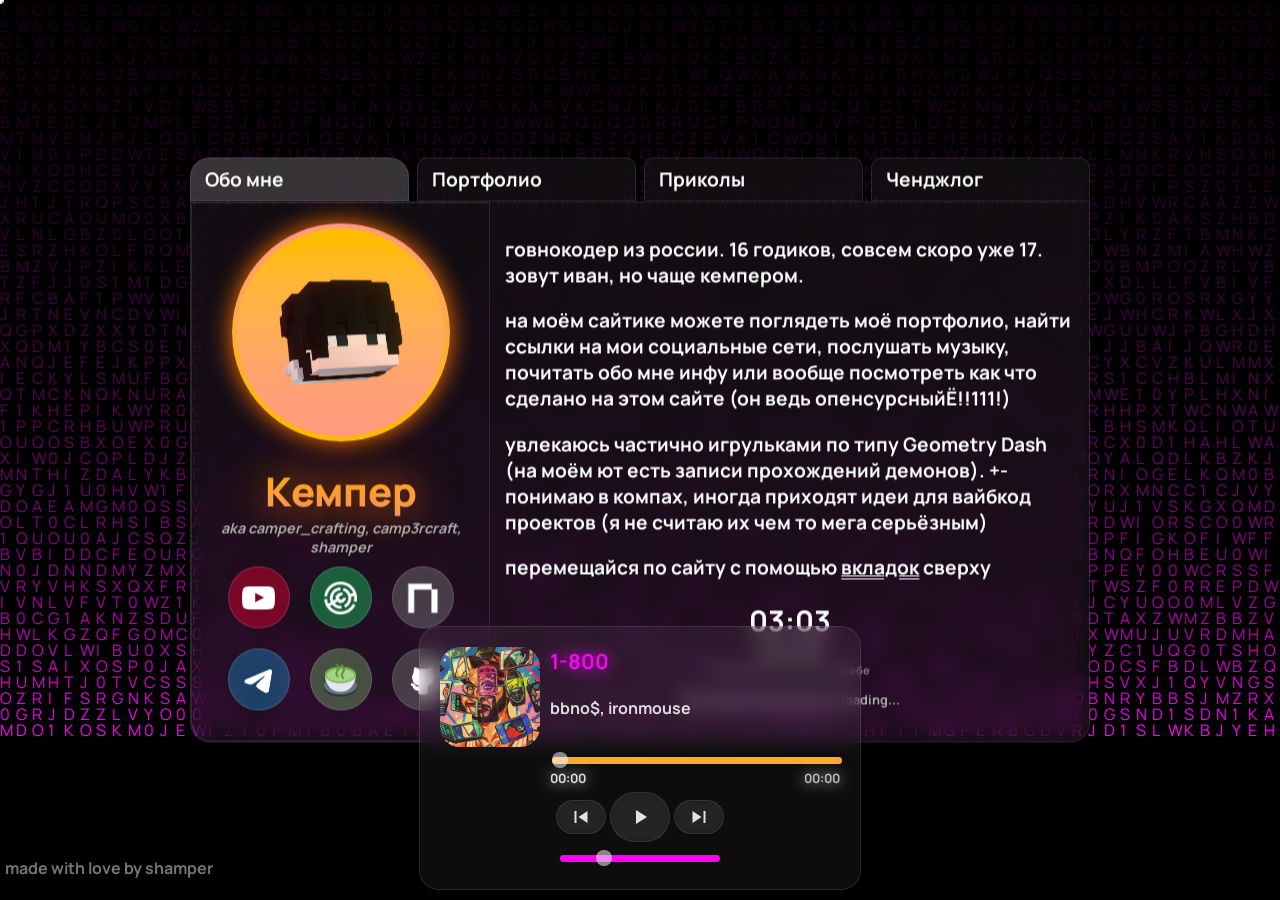
==== index.html @ 5dcdc288 "v0.10" ====
<html>
    <head>
        <meta charset="UTF-8">
        <meta name="viewport" content="width=device-width, initial-scale=1.0">
        <link rel="stylesheet" href="style.css">
        <title>shamper</title>

        <link rel="preconnect" href="https://fonts.googleapis.com">
        <link rel="preconnect" href="https://fonts.gstatic.com" crossorigin>
        <link href="https://fonts.googleapis.com/css2?family=Manrope:wght@700&display=swap" rel="stylesheet">
        
        <meta property="og:type" content="website">
        <meta property="og:title" content="shamper website">
        <meta property="og:description" content="delicious website bio by shamper omfg. bio, portfolio, rofls and more!11!">
        <meta property="og:url" content="https://shamper.ru">
        <meta property="og:image" content="https://red-piston.github.io/shamper.github.io/assets/og_card.png">
        <meta property="og:image:width" content="1200">
        <meta property="og:image:height" content="630">
        <meta property="og:site_name" content="shamper website">
        <meta property="og:locale" content="ru_RU">
        <meta name="twitter:card" content="summary_large_image">
        <meta name="twitter:title" content="shamper website">
        <meta name="twitter:description" content="delicious website bio by shamper omfg. bio, portfolio, rofls and more!11!">
        <meta name="twitter:image" content="https://red-piston.github.io/shamper.github.io/assets/og_card.png">
        <link rel="icon"
            href="assets/favicon-dark.ico"
            media="(prefers-color-scheme: light)">
        <link rel="icon"
            href="assets/favicon-light.ico"
            media="(prefers-color-scheme: dark)">
    </head>
    <body>
        <!-- <div class="backgroundGradient">
            <div class="bgCircle bgCircle1"></div>
            <div class="bgCircle bgCircle2"></div>
            <div class="bgCircle bgCircle3"></div>
            <div class="bgCircle bgCircle4"></div>
            <div class="bgCircle bgCircle5"></div>
        </div> -->
        <canvas id="matrix"></canvas>
        <div id="cursor"></div>
        <!-- <a href="https://t.me" style="color: white; text-decoration: underline; font-size: 5em">тегешка</a> -->
        
    <div class="app">

    <div class="tabs">
        <div class="tab" data-tab="about">Обо мне</div>
        <div class="tab" data-tab="portfolio">Портфолио</div>
        <div class="tab" data-tab="prikols">Приколы</div>
        <div class="tab" data-tab="log">Ченджлог</div>
    </div>

    <div class="window" id="window"></div>
        </div>

    </div>
    


    <!-- аудиоплеер -->
    <div class="player">
        <audio id="audio"></audio>
        <div style="display: flex; flex-direction: row;">
            <img id="trackCover" src="assets/player/covers/unknown-track.png" alt="Cover">

            <div style="display: flex; flex-direction: column; width: 100%; margin-left: 10px;">
                <span class="player-textTitle" id="trackTitle">Название</span><br>
                <span class="player-author fade-in" id="trackAuthor">Автор</span><br>

                <input class="track-time-slider" type="range" id="seekSlider" min="0" max="100" value="0" step="1">

                <div id="player-div">
                    <span id="currentTime">00:00</span>
                    <span id="duration">00:00</span>
                </div>

            </div>
        </div>

        <div style="width: 100%; display: flex; flex-direction: row; align-items: center; justify-content: center; margin: 0;">
            <button id="prevTrack" class="player-button"><img src="assets/player/skip_previous.svg"></button>
            <button id="playPause" class="player-button playPause"><img id="playPauseIcon" src="assets/player/play_arrow.svg"></button>
            <button id="nextTrack" class="player-button"><img src="assets/player/skip_next.svg"></button>
        </div>

        <div style="width: 100%; display: flex; align-items: center; justify-content: center;">
            <input class="player-input" type="range" id="volume" min="0" max="1" value="0.50" step="0.01" style="width: 40%;"><br>
        </div>

    </div>



    <div id="modal" class="modal">
        <div class="modal-content"></div>
    </div>

    <p class="made-with-love" data-text="made with love by shamper">made with love by shamper</p>

    </body>
    <script src="js/cursor.js"></script>
    <script src="js/audioplayer.js"></script>
    <script src="js/dash.js"></script>
    <script src="js/last-update.js" defer></script>
    <script src="js/page_renderer.js"></script>
    <script src="js/matrix.js"></script>
    <script src="js/clock.js" defer></script>
    <script src="js/projects.js"></script>
    <script src="js/modal.js"></script>
    <script src="js/portfolio.js"></script>
    <script src="js/navigation.js"></script>
    <script src="js/js-yaml.min.js"></script>
    <script>
        window.addEventListener('load', () => {
        document.querySelector('.player').classList.add('show');
        });
    </script>
    <script>
        function isMobile() {
        if (window.innerWidth < 769) {
            return true;
        }
        return false;
        }
    </script>
    <script>
        const title = document.querySelector(".made-with-love");

        title.addEventListener("mousemove", (e) => {
            const rect = title.getBoundingClientRect();

            const x = ((e.clientX - rect.left) / rect.width) * 100;
            const y = ((e.clientY - rect.top) / rect.height) * 100;

            title.style.setProperty("--x", `${x}%`);
            title.style.setProperty("--y", `${y}%`);
        });
    </script>
    <script>
        document.addEventListener("mousemove", (e) => {
            const link = e.target.closest(".log-repo-link");

            if (!link) return;

            const rect = link.getBoundingClientRect();

            const x = ((e.clientX - rect.left) / rect.width) * 100;
            const y = ((e.clientY - rect.top) / rect.height) * 100;

            link.style.setProperty("--x", `${x}%`);
            link.style.setProperty("--y", `${y}%`);
        });
    </script>
    <script>
        document.addEventListener("click", (e) => {
            const card = e.target.closest(".social-bttn");

            if (!card) return;

            const link = card.dataset.link;
            if (link) {
                window.location.href = link;
            }
        });
    </script>
</html>
---- style.css ----
* {
    cursor: none !important;
    isolation: isolate !important;
}

html {
    cursor: none !important;
    isolation: isolate !important;
}

body {
    display: flex;
    cursor: none !important;
    isolation: isolate !important;
    background: black;
    justify-content: center !important;
    align-items: center !important;
    font-family: 'Manrope', sans-serif;
    font-weight: 700;
    color: white;
}

.backgroundGradient {
    position: fixed;
    top: 0;
    left: 0;
    width: 100vw;
    height: 100vh;
    z-index: 0;
    background: radial-gradient(#bb06d3, #000);
    filter: blur(300px);
    overflow: hidden;
    transition: all 0.3s cubic-bezier(0.4, 0, 0.2, 1);
}

.bgCircle {
    border-radius: 100%;
    width: 20vh;
    height: 20vh;
    position: absolute;
    top: 0;
    left: 0;
    user-select: none;
}

.bgCircle4 {
    animation-timing-function: ease-in-out;
    animation-duration: 7s;
    animation-name:  bg-circle-anim-4;
    animation-iteration-count: infinite;
    animation-direction: alternate;
    background: #c300ff85;
    transition: all 0.3s cubic-bezier(0.4, 0, 0.2, 1);
}

@keyframes bg-circle-anim-4 {
    from {
        left: 33.8%;
        top: 28.0%;
        width: 50vh;
        height: 50vh;
    }

    50% {
        left: 17.8%;
        top: 50.0%;
        width: 30vh;
        height: 30vh;

    }

    to {
        left: 35.6%;
        top: 32.8%;
        width: 43.8vh;
        height: 43.8vh;
    }
}

.bgCircle3 {
    animation-timing-function: ease-in-out;
    animation-duration: 4s;
    animation-name:  bg-circle-anim-3;
    animation-iteration-count: infinite;
    animation-direction: alternate;
    background: #9c05aac7;
    transition: all 0.3s cubic-bezier(0.4, 0, 0.2, 1);
}

@keyframes bg-circle-anim-3 {
    from {
        left: 40%;
        top: 39.1%;
        width: 30vh;
        height: 30vh;
    }

    50% {
        left: 13.7%;
        top: 13%;
        width: 48.4vh;
        height: 50.4vh;
    }

    to {
        left: 33.7%;
        top: 23%;
        width: 48.4vh;
        height: 50.4vh;
    }
}

.bgCircle2 {
    animation-timing-function: ease-in-out;
    animation-duration: 7s;
    animation-name:  bg-circle-anim-2;
    animation-iteration-count: infinite;
    animation-direction: alternate;
    background: #94078d;
    transition: all 0.3s cubic-bezier(0.4, 0, 0.2, 1);
}

@keyframes bg-circle-anim-2 {
    from {
        left: 14.5%;
        top: -15.5%;
        width: 75vh;
        height: 75vh;
    }

    50% {
        left: 34.3%;
        top: -10.4%;
        width: 70vh;
        height: 70vh;
    }

    to {
        left: 24.3%;
        top: 10.4%;
        width: 76vh;
        height: 76vh;
    }
}

.bgCircle1 {
    animation-timing-function: ease-in-out;
    animation-duration: 7s;
    animation-name:  bg-circle-anim-1;
    animation-iteration-count: infinite;
    animation-direction: alternate;
    background: #9a00c069;
    transition: all 0.3s cubic-bezier(0.4, 0, 0.2, 1);
}

@keyframes bg-circle-anim-1 {
    from {
        left: 42.9%;
        top: 26.0%;
        width: 70vh;
        height: 70vh;
    }

    50% {
        left: 42.9%;
        top: 26.0%;
        width: 70vh;
        height: 70vh;
    }

    to {
        left: 20.4%;
        top: 8.0%;
        width: 90vh;
        height: 90vh;
    }
}

.bgCircle5 {
    animation-timing-function: ease-in-out;
    animation-duration: 7s;
    animation-name:  bg-circle-anim-5;
    animation-iteration-count: infinite;
    animation-direction: alternate;
    background: #ffffff00;
    border: 15px solid #ac00ac;
    border-radius: 50%;
    transition: all 0.3s cubic-bezier(0.4, 0, 0.2, 1);
}

@keyframes bg-circle-anim-5 {
    from {
        left: 25%;
        top: 25.0%;
        width: 200vh;
        height: 200vh;
    }

    50% {
        left: 32%;
        top: 46.0%;
        width: 150vh;
        height: 150vh;
    }

    to {
        left: 25%;
        top: 20.0%;
        width: 230vh;
        height: 230vh;
    }
}

#cursor {
    will-change: transform;
    contain: layout paint;
    position: fixed;
    width: 7px;
    height: 7px;

    border-radius: 50%;
    background: white;

    pointer-events: none;
    z-index: 99999;

    transform: translate(-50%, -50%);

    opacity: 1;

    transition:
        transform 0.2s ease,
        width 0.2s ease,
        height 0.2s ease,
        opacity 0.25s ease;
}

#cursor.hover {
    width: 25px;
    height: 25px;

    /* background: radial-gradient(circle, #00d4ff, transparent 70%); */
    box-shadow: 0 0 20px rgba(0, 0, 0, 0.6);
    background: rgba(255, 255, 255, 0.329);
    border: 3px solid white;
}

/* #cursor.active {
    border: 3px solid rgba(255, 255, 255, 0.63);
} */

#cursor.hidden {
    opacity: 0;
}

a, button, input, textarea, select {
    cursor: none !important;
}

.app {
    width: 900px;
    position: fixed;
    top: 50%;
    transform: translateY(-50%);
}

.tabs {
    display: flex;
    gap: 8px;
    /* margin-bottom: 10px; */
}
 
.tab {
    padding: 8px 14px;
    background: rgba(255,255,255,0.05);
    backdrop-filter: blur(10px);

    border: 1px solid rgba(255,255,255,0.1);
    border-radius: 8px;
    cursor: pointer;
    border-radius: 10px 10px 0px 0px;
    transition: all 0.3s ease;
    width: 25%;
    font-size: 1.2em;
}

.tab:hover {
    background: rgba(255, 255, 255, 0.274);
}

.tab.active {
    background: rgba(255,255,255,0.2);
    border-radius: 20px 20px 0px 0px;
    /* transition: all 0.3 ease */
}

.tab.dash-hover {
    box-shadow: 0 0 10px #ffffff;
}

.window {
    /* height: 100%; */
    /* padding: 20px; */

    border-radius: 0px 0px 20px 20px;

    background: rgba(255,255,255,0.05);
    backdrop-filter: blur(10px);

    border: 1px solid rgba(255,255,255,0.1);
    transition: opacity 0.25s ease, transform 0.25s ease;
}

.window.hide {
    opacity: 0;
    /* transform: translateY(10px); */
}

.window.projects-view {
    width: 1000px;
    background: rgba(255, 0, 0, 0.05);
}

/* .window.fun-view {
    transform: rotate(-1deg);
} */

    #matrix {
        position: fixed;
        inset: 0;
        z-index: -1;
        background: black;
    }

.about-content {
    display: grid;
    grid-template-columns: 1fr 2fr;
    grid-template-rows: 1fr auto;
    margin: 0;
    width: 100%;
    height: 100%;
}

.about-content-first {
    margin: 0;
    grid-column: 1;
    grid-row: 1;
    border: 1px solid rgba(255,255,255,0.1);
    border-radius: 0px 0px 0px 20px;
    display: flex;
    justify-content: center;
    align-items: center;
    flex-direction: column;
}

.about-content-first-title {
    font-size: 2.5em;
    background-image: linear-gradient(to top, #fa997b , #ffbb00);
    text-shadow: 0 0 45px #ff7300;
    color: transparent;
    background-clip: text;
    margin: 0;
    font-weight: 900;
}

.about-content-first-subtitle {
    font-size: 0.9em;
    margin: 0;
    text-align: center;
    color: #a8a8a8;
    font-style: italic;
}



/* кнопочки на социальные сети */
.socialbttns {
    display: grid;
    grid-template-columns: 3;
    grid-template-rows: 2;
    margin: 0;
    width: 100%;
    justify-content: center;
    align-items: center;
    margin-bottom: 20px;
}

.social-bttn {
    display: flex;
    width: 60px;
    height: 60px;
    justify-content: center;
    align-items: center;
    border-radius: 1000px;
    margin: 0;
    margin: 10px;
    transition: all 0.3s ease;
}

.social-bttn img {
     width: 55%;
     height: 55%;
     margin: 0;
}

.social-bttn.youtube {
    background: rgba(255, 0, 51, 0.404);
    border: 1px solid rgba(255,255,255,0.15);
    grid-column: 1;
    grid-row: 1;
}
.social-bttn.youtube:hover {
    background: rgba(255, 0, 51, 1);
}

.social-bttn.modrinth {
    background: rgba(27, 217, 106, 0.404);
    border: 1px solid rgba(255,255,255,0.15);
    grid-column: 2;
    grid-row: 1;
}
.social-bttn.modrinth:hover {
    background: rgba(27, 217, 106, 1);
}

.social-bttn.namemc {
    background: rgba(131, 131, 131, 0.404);
    border: 1px solid rgba(255,255,255,0.15);
    grid-column: 3;
    grid-row: 1;
}
.social-bttn.namemc:hover {
    background: rgba(131, 131, 131, 1);
}

.social-bttn.telegram {
    background: rgba(27, 145, 209, 0.404);
    border: 1px solid rgba(255,255,255,0.15);
    grid-column: 1;
    grid-row: 2;
}
.social-bttn.telegram:hover {
    background: rgba(27, 145, 209, 1);
}

.social-bttn.termos {
    background: rgba(121, 180, 111, 0.404);
    border: 1px solid rgba(255,255,255,0.15);
    grid-column: 2;
    grid-row: 2;
}
.social-bttn.termos:hover {
    background: rgba(121, 180, 111, 1);
}

.social-bttn.github {
    background: rgba(131, 131, 131, 0.404);
    border: 1px solid rgba(255,255,255,0.15);
    grid-column: 3;
    grid-row: 2;
}
.social-bttn.github:hover {
    background: rgba(131, 131, 131, 1);
}



.about-content-second {
    margin: 0;
    grid-column: 2;
    grid-row: 1;
    padding: 15px;
}

.about-content-second-text {
    font-size: 1.2em;
}

.last-update {
    font-size: 0.8em;
    text-align: center;
    width: 100%;
    color: #acacac;
    bottom: 20px;
}

.avatar-wrapper {
    width: 70%;
    padding: 5px;
    border-radius: 50%;
    background: linear-gradient(to top, #ffbb00, #ff9a7f);
    box-shadow: 0 0 25px #ff7300;
    display: flex;
    align-items: center;
    justify-self: center;
    overflow: hidden;
    cursor: pointer;
    transform-origin: center;
    margin: 20px;
    margin-bottom: 0;
}

.avatar-wrapper img {
    width: 100%;
    height: 100%;
    border-radius: 50%;
    object-fit: cover;
}

.avatar-rotating {
    animation: spin 0.8s ease;
}

@keyframes spin {
    from {
        transform: rotate(0deg);
    }
    to {
        transform: rotate(360deg);
    }
}

.dash {
    text-decoration: double underline;
}

.made-with-love {
    display: inline-block;
    position: absolute;
    bottom: 5px;
    left: 5px;
    font-size: 1em;
    color: #ffffff75;
    transition: transform 0.3s ease;
}

.made-with-love::after {
    content: attr(data-text);

    position: absolute;
    inset: 0;

    background: radial-gradient(
        circle at var(--x, 50%) var(--y, 50%),
        #a771da,
        #ffa8c2
    );

    background-clip: text;
    -webkit-background-clip: text;

    color: transparent;
    -webkit-text-fill-color: transparent;

    opacity: 0;
    transition: opacity 0.4s ease;

    pointer-events: none;
}

.made-with-love:hover::after {
    opacity: 1;
}

.local-info {
    width: 100%;
    margin-top: 20px;
    display: flex;
    flex-direction: column;
    text-align: center;
    align-items: center;
    justify-content: center;
}

.local-info-top,
.local-info-bottom {
    display: flex;
    justify-content: space-between;
    align-items: center;
}

.local-info-top {
    font-size: 1.8em;
    font-weight: 700;
}

.local-info-bottom {
    margin-top: 0px;
    color: #aaa;
    font-size: 1em;
}

.weather-inline {
    display: flex;
    align-items: center;
    gap: 5px;
}

.weather-inline img {
    width: 24px;
    height: 24px;
}



/* портфолио */
.portfolio-title {
    font-size: 2em;
    margin-top: 20px;
    margin-left: 20px;
    margin-bottom: 0;
}

.portfolio-subtitle {
    margin-top: 0;
    margin-left: 20px;
    font-size: 1em;
    color: #aaa;
}

#portfolio-grid {
    display: grid;
    grid-template-columns: 2fr 2fr;
    gap: 16px;
    margin-top: 20px;
    margin: 20px;
    transition: opacity 0.2s ease, transform 0.2s ease;
}

#portfolio-grid.hide {
    opacity: 0;
    /* transform: translateY(10px); */
}

.project-card {
    position: relative;
    padding: 14px;
    border-radius: 20px;

    background: rgba(255,255,255,0.05);
    backdrop-filter: blur(10px);

    border: 1px solid rgba(255,255,255,0.1);

    cursor: pointer;

    transition: all 0.3s ease;
}

.project-card:hover {
    /* transform: translateY(-4px); */
    box-shadow: 0 10px 30px rgba(0,0,0,0.3);
}

.project-card:hover .project-icon {
    filter: grayscale(1) brightness(1.3);
}

.project-card.cuboid-teleport::before {
    content: "";
    position: absolute;
    inset: 0;

    background: linear-gradient(
        45deg,
        rgba(96, 0, 255, 1) 0%,
        rgba(67, 133, 255, 1) 100%
    );

    opacity: 0.4;
    transition: opacity 0.3s ease;

    z-index: -1;

    border-radius: 20px;
}

.project-card.cuboid-teleport:hover::before {
    opacity: 1;
}

.project-card.termos-messenger {
    background: rgba(121, 180, 111, 0.404);
}

.project-card.termos-messenger:hover {
    background: rgba(121, 180, 111, 1);
}

.project-card.youtube {
    background: rgba(255, 0, 51, 0.404);
}

.project-card.youtube:hover {
    background: rgba(255, 0, 51, 1);
}

.project-card.previews {
    background: rgba(255, 0, 51, 0.404);
}

.project-card.previews:hover {
    background: rgba(255, 0, 51, 1);
}

.project-card.isveryfun {
    background: rgba(0, 115, 255, 0.404);
}

.project-card.isveryfun:hover {
    background: rgba(0, 115, 255, 1);
}

.project-card.my-site::before {
    content: "";
    position: absolute;
    inset: 0;

    background: linear-gradient(45deg,rgb(167, 113, 218, 1), rgb(255, 168, 194, 1));

    opacity: 0.4;
    transition: opacity 0.3s ease;

    z-index: -1;

    border-radius: 20px;
}

.project-card.my-site:hover::before {
    opacity: 1;
}

.project-card.my-old-site::before {
    content: "";
    position: absolute;
    inset: 0;

    background: linear-gradient(45deg,rgb(255, 156, 124, 1), rgb(255, 190, 0, 1));

    opacity: 0.4;
    transition: opacity 0.3s ease;

    z-index: -1;

    border-radius: 20px;
}

.project-card.my-old-site:hover::before {
    opacity: 1;
}

.project-card.shampurradio::before {
    content: "";
    position: absolute;
    inset: 0;

    background: linear-gradient(45deg,rgb(255, 156, 124, 1), rgb(255, 190, 0, 1));

    opacity: 0.4;
    transition: opacity 0.3s ease;

    z-index: -1;

    border-radius: 20px;
}

.project-card.shampurradio:hover::before {
    opacity: 1;
}

.project-card.bubblemc::before {
    content: "";
    position: absolute;
    inset: 0;

    background: linear-gradient(45deg,rgb(123, 220, 252, 1), rgb(247, 95, 234, 1));

    opacity: 0.4;
    transition: opacity 0.3s ease;

    z-index: -1;

    border-radius: 20px;
}

.project-card.bubblemc:hover::before {
    opacity: 1;
}

.project-card.gdps-spherium::before {
    content: "";
    position: absolute;
    inset: 0;

    background: linear-gradient(45deg,rgb(255, 0, 89, 1), rgb(255, 0, 224, 1));

    opacity: 0.4;
    transition: opacity 0.3s ease;

    z-index: -1;

    border-radius: 20px;
}

.project-card.gdps-spherium:hover::before {
    opacity: 1;
}

.project-card.dontstay::before {
    content: "";
    position: absolute;
    inset: 0;

    background: linear-gradient(45deg,rgb(255, 4, 8, 1), rgb(250, 51, 52, 1));

    opacity: 0.4;
    transition: opacity 0.3s ease;

    z-index: -1;

    border-radius: 20px;
}

.project-card.dontstay:hover::before {
    opacity: 1;
}

.project-card.easyfreezy::before {
    content: "";
    position: absolute;
    inset: 0;

    background: linear-gradient(45deg,rgb(72, 131, 147, 1), rgb(2, 113, 146, 1));

    opacity: 0.4;
    transition: opacity 0.3s ease;

    z-index: -1;

    border-radius: 20px;
}

.project-card.easyfreezy:hover::before {
    opacity: 1;
}

.project-header {
    display: flex;
    gap: 10px;
    align-items: center;
}






.modal-header.cuboid-teleport::before {
    content: "";
    position: absolute;
    inset: 0;

    background: linear-gradient(
        45deg,
        rgba(96, 0, 255, 1) 0%,
        rgba(67, 133, 255, 1) 100%
    );

    opacity: 0.4;
    transition: opacity 0.3s ease;

    z-index: -1;

    border-radius: 20px;
}

.modal-header.termos-messenger {
    background: rgba(121, 180, 111, 0.404);
}

.modal-header.youtube {
    background: rgba(255, 0, 51, 0.404);
}

.modal-header.previews {
    background: rgba(255, 0, 51, 0.404);
}

.modal-header.isveryfun {
    background: rgba(0, 115, 255, 0.404);
}

.modal-header.my-site::before {
    content: "";
    position: absolute;
    inset: 0;

    background: linear-gradient(45deg,rgb(167, 113, 218, 1), rgb(255, 168, 194, 1));

    opacity: 0.4;
    transition: opacity 0.3s ease;

    z-index: -1;

    border-radius: 20px;
}

.modal-header.my-old-site::before {
    content: "";
    position: absolute;
    inset: 0;

    background: linear-gradient(45deg,rgb(255, 156, 124, 1), rgb(255, 190, 0, 1));

    opacity: 0.4;
    transition: opacity 0.3s ease;

    z-index: -1;

    border-radius: 20px;
}

.modal-header.shampurradio::before {
    content: "";
    position: absolute;
    inset: 0;

    background: linear-gradient(45deg,rgb(255, 156, 124, 1), rgb(255, 190, 0, 1));

    opacity: 0.4;
    transition: opacity 0.3s ease;

    z-index: -1;

    border-radius: 20px;
}

.modal-header.bubblemc::before {
    content: "";
    position: absolute;
    inset: 0;

    background: linear-gradient(45deg,rgb(123, 220, 252, 1), rgb(247, 95, 234, 1));

    opacity: 0.4;
    transition: opacity 0.3s ease;

    z-index: -1;

    border-radius: 20px;
}

.modal-header.gdps-spherium::before {
    content: "";
    position: absolute;
    inset: 0;

    background: linear-gradient(45deg,rgb(255, 0, 89, 1), rgb(255, 0, 224, 1));

    opacity: 0.4;
    transition: opacity 0.3s ease;

    z-index: -1;

    border-radius: 20px;
}

.modal-header.dontstay::before {
    content: "";
    position: absolute;
    inset: 0;

    background: linear-gradient(45deg,rgb(255, 4, 8, 1), rgb(250, 51, 52, 1));

    opacity: 0.4;
    transition: opacity 0.3s ease;

    z-index: -1;

    border-radius: 20px;
}

.modal-header.easyfreezy::before {
    content: "";
    position: absolute;
    inset: 0;

    background: linear-gradient(45deg,rgb(72, 131, 147, 1), rgb(2, 113, 146, 1));

    opacity: 0.4;
    transition: opacity 0.3s ease;

    z-index: -1;

    border-radius: 20px;
}











.project-icon {
    width: 60px;
    height: 60px;
    border-radius: 20px;
    object-fit: cover;
    transition: all 0.3s ease;
}

.project-info {
    display: flex;
    flex-direction: row;
    align-items: center;
}
.project-info h3 {
    margin: 0;
    font-size: 1.5em;
    color: #fff;
}

.project-type {
    font-size: 1.1em;
    margin-left: 5px;
    color: #aaa;
}

.project-role {
    font-size: 0.9em;
    color: #888;
    text-shadow: 0 0 25px #5c5c5c;
}

.project-reach {
    margin-top: 3px;
    font-size: 0.85em;
    color: #ccc;
}

.project-more {
    flex: 1;
    /* margin-top: 12px; */
    width: 100%;

    padding: 8px;

    border-radius: 10px;
    font-size: 1em;
    font-family: manrope, sans-serif !important;
    border: 1px solid rgba(255,255,255,0.15);

    background: rgba(255,255,255,0.05);
    color: #fff;

    cursor: pointer;

    transition: all 0.2s ease;
}

.project-more:hover {
    background: rgba(255,255,255,0.15);
}

.project-footer {
    margin-top: 12px;

    display: flex;
    gap: 8px;
    align-items: stretch;
}

.project-link-btn, .project-more {
    height: 38px !important; 
}

.project-links {
    display: flex;
    gap: 8px;
}

.project-link-btn {
    width: 38px;
    height: 38px;

    display: flex;
    align-items: center;
    justify-content: center;

    border-radius: 10px;

    background: rgba(255,255,255,0.08);
    border: 1px solid rgba(255,255,255,0.12);

    transition: all 0.2s ease;
}

.modal-links {
    position: absolute;

    top: 20px;
    right: 20px;

    display: flex;
    gap: 8px;

    z-index: 5;
}

.project-link-btn:hover {
    /* transform: translateY(-2px); */

    background: rgba(255,255,255,0.15);
}

.project-link-btn img {
    width: 20px;
    height: 20px;

    object-fit: contain;
}

#modal {
    position: fixed;
    inset: 0;

    display: flex;
    justify-content: center;
    align-items: center;


    background: rgba(255,255,255,0.05);
    backdrop-filter: blur(10px);

    opacity: 0;
    pointer-events: none;

    transition: opacity 0.25s ease;
}

#modal.open {
    opacity: 1;
    pointer-events: all;
}

.modal-header {
    padding: 20px;
    width: auto;
    border-radius: 20px;

    background: rgba(255,255,255,0.05);
    backdrop-filter: blur(10px);

    border: 1px solid rgba(255,255,255,0.1);
}

.modal-header h1 {
    font-size: 2em;
    margin: 0;
}

.modal-header type {
    font-size: 1.2em;
    color: #aaa;
    margin-left: 10px;
}

.modal-header role {
    font-size: 1em;
    color: #888;
    /* margin-left: 10px; */
    margin-top: 0;
}

.modal-header reach {
    font-size: 0.85em;
    color: #ccc;
    /* margin-left: auto; */
}

.modal-header p {
    margin-top: 2px;
    margin-bottom: 10px;
}

.modal-content {
    width: 740px;
    max-height: 80vh;

    overflow-y: auto;

    /* padding: 20px; */

    border-radius: 20px;

    background: rgba(0, 0, 0, 0.438);
    backdrop-filter: blur(10px);

    border: 1px solid rgba(255,255,255,0.1);

    transform: scale(0.95);
    transition: transform 0.25s ease;
}

#modal.open .modal-content {
    transform: scale(1);
}

.history-date {
    font-size: 0.8em;
    color: #aaa;
    margin-left: 20px;
    margin-right: 20px;
}

.history-text {
    font-size: 1.1em;
    color: #ddd;
    margin-bottom: 15px;
    margin-left: 20px;
    margin-right: 20px;
}

.modal-section h3 {
    font-size: 2em;
    margin-top: 20px;
    margin-bottom: 3px;
    margin-left: 20px;
    margin-right: 20px;
}

.gallery-img {
    display: none;
    width: 100%;
    border-radius: 20px;
}

.gallery-img.active {
    display: block;
}

.status {
    font-size: 0.8em;
    padding: 4px 8px;

    border-radius: 8px;

    background: rgba(255,255,255,0.08);
    color: #bbb;
}

.team-grid {
    display: grid;
    grid-template-columns: 1fr 1fr;
    gap: 10px;
    margin-left: 20px;
    margin-right: 20px;
}

.team-member {
    display: flex;
    flex-direction: row;
}

.team-member no-link {
    color: #ffffffc6;
    font-size: 1.2em;
    text-decoration: none;
}

.team-member a {
    color: rgb(193, 160, 214);
    font-size: 1.2em;
    text-decoration: none;
}

.team-member span {
    color: #aaa;
    font-size: 0.9em;
}

.team-avatar {
    width: 40px;
    height: 40px;
    border-radius: 1000px;
    border: 1px solid rgba(80, 80, 80, 0.459);
    object-fit: cover;
    margin-right: 3px;
}

.gallery-arrow {
    position: absolute;
    top: 50%;
    transform: translateY(-50%);

    width: 36px;
    height: 36px;

    border-radius: 10px;

    background: rgba(255,255,255,0.08);
    border: 1px solid rgba(255,255,255,0.12);
    color: white;

    cursor: pointer;

    transition: 0.2s;
}

.gallery-arrow img {
    width: 20px;
    height: 20px;

    object-fit: contain;
}

.gallery-arrow:hover {
    background: rgba(255,255,255,0.15);
}

.gallery-arrow.left {
    left: 8px;
    z-index: 10;
}

.gallery-arrow.right {
    right: 8px;
    z-index: 10;
}

.gallery {
    position: relative;
    width: 100%;
    min-height: 250px;
    display: flex;
    justify-content: center;
    align-items: center;
}

.gallery-track {
    width: 100%;
    display: flex;
    justify-content: center;
    margin-left: 20px;
    margin-right: 20px;
}

.gallery-dots {
    display: flex;
    justify-content: center;
    gap: 6px;
    margin-top: 8px;
}

.dot {
    width: 6px;
    height: 6px;
    border-radius: 50%;

    background: rgba(255,255,255,0.3);
    cursor: pointer;
}

.dot.active {
    background: white;
}

#portfolio-pagination {
    display: flex;
    gap: 8px;
    margin-top: 16px;
    justify-content: center;
}

.page-btn {
    border: 1px solid rgba(255,255,255,0.15);
    background: rgba(255,255,255,0.05);

    color: #fff;
    cursor: pointer;
    margin-bottom: 20px;

    padding: 8px 14px;
    background: rgba(255,255,255,0.05);
    backdrop-filter: blur(10px);

    border: 1px solid rgba(255,255,255,0.1);
    border-radius: 8px;
    cursor: pointer;
    border-radius: 10px;
    transition: all 0.3s ease;
    font-size: 1.1em;
}

.page-btn:hover {
    background: rgba(255, 255, 255, 0.274);
}

.page-btn.active {
    background: rgba(255,255,255,0.2);
    border-radius: 50px;
}



/* приколы */
.prikols-title {
    font-size: 2em;
    margin-top: 20px;
    margin-left: 20px;
    margin-bottom: 0;
}

.prikols-subtitle {
    margin-top: 0;
    margin-left: 20px;
    font-size: 1em;
    color: #aaa;
}



/* ченджлог */
.log-title {
    font-size: 2em;
    margin-top: 20px;
    margin-left: 20px;
    margin-bottom: 0;
}

.log-subtitle {
    margin-top: 0;
    margin-left: 20px;
    font-size: 1em;
    color: #aaa;
}

.log-container {
    border-radius: 20px;

    background: rgba(255,255,255,0.05);
    backdrop-filter: blur(10px);

    border: 1px solid rgba(255,255,255,0.1);
    margin: 20px;
    margin-bottom: 10px;
}

.log-container.latest {
    box-shadow: 0 0 15px #ddd;
    margin-bottom: 10px !important;
}

.log-container-title {
    font-size: 1.7em;
    margin-top: 10px;
    margin-left: 10px;
    margin-bottom: 0;
}

.log-version {
    margin: 0;
    font-size: 1em;
    color: #aaa;
}

.log-container-change {
    font-size: 1em;
    margin-top: 3px;
    margin-left: 20px;
    margin-bottom: 0;
    color: #b1b1b1;
}

.log-container-date {
    font-size: 0.8em;
    color: #aaa;
    text-align: right;
    margin-right: 10px;
    margin-bottom: 10px;
}

.log-repo-link {
    display: inline-block;
    text-align: center;
    font-size: 1.2em;
    color: #ddd;
    position: relative;   
}

.log-repo-link::after {
    content: attr(data-text);

    position: absolute;
    inset: 0;

    background: radial-gradient(
        circle at var(--x, 50%) var(--y, 50%),
        #a771da,
        #ffa8c2
    );

    background-clip: text;
    -webkit-background-clip: text;

    color: transparent;
    -webkit-text-fill-color: transparent;

    opacity: 0;
    transition: opacity 0.4s ease;

    pointer-events: none;
}

.log-repo-link:hover::after {
    opacity: 1;
}



/* плеер */
.player {
    position: absolute;
    bottom: 10px;

    padding: 20px;
    width: 400px;
    display: flex;
    flex-direction: column;

    border-radius: 20px;
    background: rgba(255,255,255,0.05);
    backdrop-filter: blur(10px);
    border: 1px solid rgba(255,255,255,0.1);

    opacity: 0;
    transform: translateY(120px);
    transition: opacity 0.7s ease, transform 0.7s ease;
}

.player.show {
    opacity: 1;
    transform: translateY(0);
}

.player > * {
    opacity: 0;
    transform: translateY(12px);
    transition: opacity 0.5s ease, transform 0.5s ease;
}

.player.show > * {
    opacity: 1;
    transform: translateY(0);
}

.player.show > *:nth-child(1) { transition-delay: 0.05s; }
.player.show > *:nth-child(2) { transition-delay: 0.1s; }
.player.show > *:nth-child(3) { transition-delay: 0.15s; }
.player.show > *:nth-child(4) { transition-delay: 0.2s; }

#trackCover {
    user-select: none;
    width: 100px;
    height: 100px;
    display:block;
    border-radius: 20px;
    transition: transform 0.001s ease-out;
    transform-origin: center;
    will-change: transform;
}

.player-textTitle {
    /* margin-top: 20px; */
    font-size: 1.3em;
    cursor: pointer;
    color: #ff00fb;
    text-shadow: 0 0 15px #ff00fb;
    text-align: left;
    opacity: 1;
    transition: opacity 0.5s ease-in-out;
}

.player-author {
    color: #ddd;
    font-size: 1em;
    /* margin: 0 5px 20px 5px; */
    text-align: left;
    opacity: 1;
    transition: opacity 0.5s ease-in-out;
}

.fade-in {
    opacity: 1;
}

.track-time-slider {
  -webkit-appearance: none; /* убираем стандартный стиль */
  appearance: none;
  width: 100%;
  height: 8px;
  background: #dddddd00;
  border-radius: 5px;
  outline: none;
  margin-top: 15px;
  margin-bottom: 5px;
}


/* chrome and safari */
.track-time-slider::-webkit-slider-runnable-track {
  height: 7px;
  background: #ffaa2b;
  border-radius: 55px;
}

.track-time-slider::-webkit-slider-thumb {
      -webkit-appearance: none;
  appearance: none;
  width: 16px;
  height: 16px;
  background-color: rgba(255, 255, 255, 0.5);
  border: 1px solid rgba(255, 255, 255, 0.1);
  border-radius: 55px;
  margin-top: -5px;
}


/* firefox */
.track-time-slider::-moz-range-track {
  height: 5px;
  background-color: rgba(255, 255, 255, 0.2);
  border: 1px solid rgba(255, 255, 255, 0.1);
  border-radius: 55px;
}

.track-time-slider::-moz-range-progress {
  height: 9px;
  background: #ff00fb;
  box-shadow: 0 0 25px #ff00fb;
  border-radius: 55px;
  position: relative;   /* добавляем позиционирование */
  z-index: 2;
}

.track-time-slider::-moz-range-thumb {
  width: 16px;
  height: 16px;
  background-color: rgba(255, 255, 255, 0.5);
  border: 1px solid rgba(255, 255, 255, 0.1);
  border-radius: 55px;
  /* cursor: pointer; */
  transition: 0.3s ease;
  position: relative;   /* добавляем позиционирование */
  z-index: 1; 
}

#player-div {
    display: flex;
    flex-direction: row;
    justify-content: space-between;
    align-items: center;
    width: 100%;
}

#player-div span {
    margin-top: 0;
    color: #ff00fb;
    font-size: 40px;
    text-shadow: 0 0 15px #ddd;
}

#currentTime {
    font-size: 0.8em !important;
    color: #ddd !important;
}

#duration {
    font-size: 0.8em !important;
    color: #b9b9b9 !important;
    margin-bottom: 0px !important;
}

.player-button {
    margin-top: 5px;
    margin-bottom: 5px;
    margin-right: 2px;
    margin-left: 2px;
    width: 50px;
    background-color: rgba(255, 255, 255, 0.05);
    border-radius: 35px;
	backdrop-filter: blur(5px);
    padding: 4px;
    border: 1px solid rgba(255, 255, 255, 0.1);
    font-size: 15px;
    transition: all 0.2s ease-in-out;
    font-variation-settings:
        'FILL' 1,
        'wght' 400,
        'GRAD' 0,
        'opsz' 24
}

.player-button svg {
    fill: #ffffff;
}

.player-button:hover {
    transform: translateY(-3px);
    box-shadow: 0 10px 12px -1px rgba(0,0,0,0.5);
}

.player-button.playPause {
    width: 60px;
    height: 50px
}

.player-input {
  -webkit-appearance: none; /* убираем стандартный стиль */
  appearance: none;
  width: 100px;
  height: 8px;
  background: #dddddd00;
  border-radius: 5px;
  outline: none;
}

/* Chrome, Safari */
.player-input::-webkit-slider-runnable-track {
  height: 7px;
  background: #ff00fb;
  border-radius: 55px;
}

.player-input::-webkit-slider-thumb {
  -webkit-appearance: none;
  appearance: none;
  width: 16px;
  height: 16px;
  background-color: rgba(255, 255, 255, 0.5);
  border: 1px solid rgba(255, 255, 255, 0.1);
  border-radius: 55px;
  margin-top: -5px; /* чтобы кружок был по центру трека */
}


/* Firefox */
.player-input::-moz-range-track {
  height: 5px;
  background: #466e7a78;
  border-radius: 55px;
}

.player-input::-moz-range-progress {
  height: 9px;
  background: #ff00fb;
  box-shadow: 0 0 25px #ff00fb;
  border-radius: 55px;
  position: relative;   /* добавляем позиционирование */
  z-index: 2;
}

.player-input::-moz-range-thumb {
  width: 16px;
  height: 16px;
  background-color: rgba(255, 255, 255, 0.5);
  border: 1px solid rgba(255, 255, 255, 0.1);
  border-radius: 55px;
  transition: 0.3s ease;
  position: relative;   /* добавляем позиционирование */
  z-index: 1;   
}



@media (max-width: 1200px) {
    body {
        zoom: 0.4;
    }

    #matrix {
        display: none !important;
    }

    #cursor {
        display: none !important;
        cursor: auto !important;
    }

    body html * .app .window {
        cursor: auto !important;
    }
}
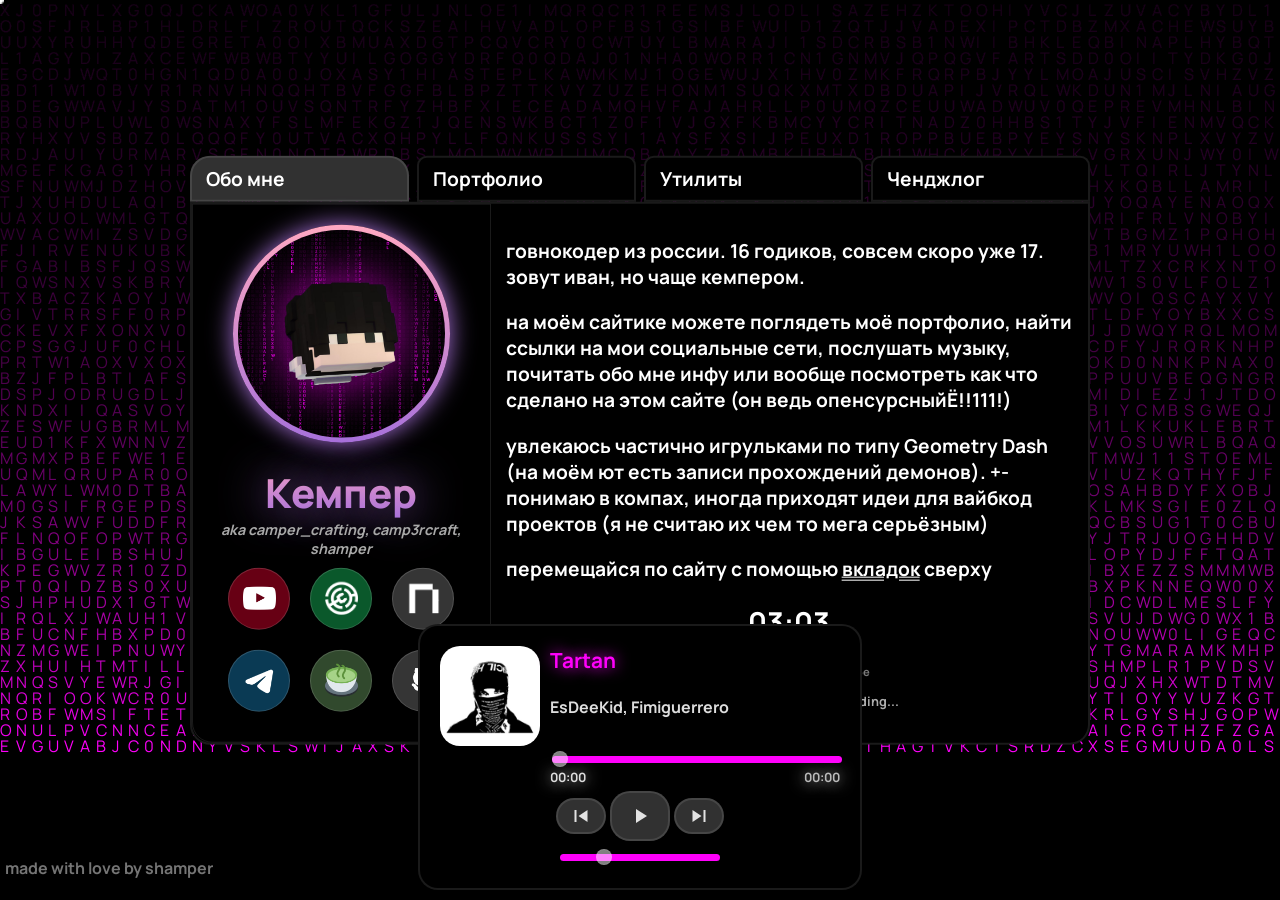
==== commit e0a88f4c: "v0.11" ====
--- a/index.html
+++ b/index.html
@@ -46,7 +46,7 @@
     <div class="tabs">
         <div class="tab" data-tab="about">Обо мне</div>
         <div class="tab" data-tab="portfolio">Портфолио</div>
-        <div class="tab" data-tab="prikols">Приколы</div>
+        <div class="tab" data-tab="utils">Утилиты</div>
         <div class="tab" data-tab="log">Ченджлог</div>
     </div>
 
@@ -95,10 +95,15 @@
         <div class="modal-content"></div>
     </div>
 
+    <div id="toast" class="toast">
+        <span id="toastText">Скопировано</span>
+    </div>
+
     <p class="made-with-love" data-text="made with love by shamper">made with love by shamper</p>
 
     </body>
     <script src="js/cursor.js"></script>
+    <script src="js/js-yaml.min.js"></script>
     <script src="js/audioplayer.js"></script>
     <script src="js/dash.js"></script>
     <script src="js/last-update.js" defer></script>
@@ -106,10 +111,10 @@
     <script src="js/matrix.js"></script>
     <script src="js/clock.js" defer></script>
     <script src="js/projects.js"></script>
+    <script src="js/utils.js"></script>
     <script src="js/modal.js"></script>
     <script src="js/portfolio.js"></script>
     <script src="js/navigation.js"></script>
-    <script src="js/js-yaml.min.js"></script>
     <script>
         window.addEventListener('load', () => {
         document.querySelector('.player').classList.add('show');
--- a/style.css
+++ b/style.css
@@ -28,7 +28,7 @@
     height: 100vh;
     z-index: 0;
     background: radial-gradient(#bb06d3, #000);
-    filter: blur(300px);
+    /* filter: blur(300px); */
     overflow: hidden;
     transition: all 0.3s cubic-bezier(0.4, 0, 0.2, 1);
 }
@@ -272,10 +272,10 @@
  
 .tab {
     padding: 8px 14px;
-    background: rgba(255,255,255,0.05);
-    backdrop-filter: blur(10px);
-
-    border: 1px solid rgba(255,255,255,0.1);
+    background: black;
+    /* backdrop-filter: blur(10px); */
+
+    border: 2px solid rgba(255,255,255,0.1);
     border-radius: 8px;
     cursor: pointer;
     border-radius: 10px 10px 0px 0px;
@@ -285,11 +285,11 @@
 }
 
 .tab:hover {
-    background: rgba(255, 255, 255, 0.274);
+    background-color: rgb(70, 69, 69);
 }
 
 .tab.active {
-    background: rgba(255,255,255,0.2);
+    background: rgb(49, 49, 49);
     border-radius: 20px 20px 0px 0px;
     /* transition: all 0.3 ease */
 }
@@ -304,10 +304,10 @@
 
     border-radius: 0px 0px 20px 20px;
 
-    background: rgba(255,255,255,0.05);
-    backdrop-filter: blur(10px);
-
-    border: 1px solid rgba(255,255,255,0.1);
+    background: black;
+    /* backdrop-filter: blur(10px); */
+
+    border: 2px solid rgba(255,255,255,0.1);
     transition: opacity 0.25s ease, transform 0.25s ease;
 }
 
@@ -355,8 +355,8 @@
 
 .about-content-first-title {
     font-size: 2.5em;
-    background-image: linear-gradient(to top, #fa997b , #ffbb00);
-    text-shadow: 0 0 45px #ff7300;
+    background-image: linear-gradient(to top, #a771da , #ffa8c2);
+    text-shadow: 0 0 45px #a771da;
     color: transparent;
     background-clip: text;
     margin: 0;
@@ -488,8 +488,8 @@
     width: 70%;
     padding: 5px;
     border-radius: 50%;
-    background: linear-gradient(to top, #ffbb00, #ff9a7f);
-    box-shadow: 0 0 25px #ff7300;
+    background: linear-gradient(to top, #a771da, #ffa8c2);
+    box-shadow: 0 0 25px #a771da;
     display: flex;
     align-items: center;
     justify-self: center;
@@ -637,10 +637,10 @@
     padding: 14px;
     border-radius: 20px;
 
-    background: rgba(255,255,255,0.05);
-    backdrop-filter: blur(10px);
-
-    border: 1px solid rgba(255,255,255,0.1);
+    background: black;
+    /* backdrop-filter: blur(10px); */
+
+    border: 2px solid rgba(255,255,255,0.1);
 
     cursor: pointer;
 
@@ -1084,8 +1084,8 @@
 }
 
 .project-link-btn {
-    width: 38px;
-    height: 38px;
+    width: 36px;
+    height: 36px;
 
     display: flex;
     align-items: center;
@@ -1155,7 +1155,7 @@
     background: rgba(255,255,255,0.05);
     backdrop-filter: blur(10px);
 
-    border: 1px solid rgba(255,255,255,0.1);
+    border: 2px solid rgba(255,255,255,0.1);
 }
 
 .modal-header h1 {
@@ -1197,10 +1197,10 @@
 
     border-radius: 20px;
 
-    background: rgba(0, 0, 0, 0.438);
-    backdrop-filter: blur(10px);
-
-    border: 1px solid rgba(255,255,255,0.1);
+    background: black;
+    /* backdrop-filter: blur(10px); */
+
+    border: 2px solid rgba(255,255,255,0.1);
 
     transform: scale(0.95);
     transition: transform 0.25s ease;
@@ -1384,24 +1384,25 @@
     cursor: pointer;
     margin-bottom: 20px;
 
-    padding: 8px 14px;
-    background: rgba(255,255,255,0.05);
-    backdrop-filter: blur(10px);
-
-    border: 1px solid rgba(255,255,255,0.1);
+    padding: 8px 16px;
+    background: black;
+    /* backdrop-filter: blur(10px); */
+
+    border: 2px solid rgba(255,255,255,0.1);
     border-radius: 8px;
     cursor: pointer;
     border-radius: 10px;
     transition: all 0.3s ease;
     font-size: 1.1em;
+    font-family: 'Manrope', sans-serif !important;
 }
 
 .page-btn:hover {
-    background: rgba(255, 255, 255, 0.274);
+    background: rgb(70, 69, 69);
 }
 
 .page-btn.active {
-    background: rgba(255,255,255,0.2);
+    background: rgb(49, 49, 49);
     border-radius: 50px;
 }
 
@@ -1442,10 +1443,10 @@
 .log-container {
     border-radius: 20px;
 
-    background: rgba(255,255,255,0.05);
-    backdrop-filter: blur(10px);
-
-    border: 1px solid rgba(255,255,255,0.1);
+    background: black;
+    /* backdrop-filter: blur(10px); */
+
+    border: 2px solid rgba(255,255,255,0.1);
     margin: 20px;
     margin-bottom: 10px;
 }
@@ -1533,9 +1534,9 @@
     flex-direction: column;
 
     border-radius: 20px;
-    background: rgba(255,255,255,0.05);
-    backdrop-filter: blur(10px);
-    border: 1px solid rgba(255,255,255,0.1);
+    background: black;
+    /* backdrop-filter: blur(10px); */
+    border: 2px solid rgba(255,255,255,0.1);
 
     opacity: 0;
     transform: translateY(120px);
@@ -1614,7 +1615,7 @@
 /* chrome and safari */
 .track-time-slider::-webkit-slider-runnable-track {
   height: 7px;
-  background: #ffaa2b;
+  background: #ff00fb;
   border-radius: 55px;
 }
 
@@ -1691,11 +1692,11 @@
     margin-right: 2px;
     margin-left: 2px;
     width: 50px;
-    background-color: rgba(255, 255, 255, 0.05);
-    border-radius: 35px;
-	backdrop-filter: blur(5px);
+    background-color: rgb(49, 49, 49);
+    border-radius: 20px;
+	/* backdrop-filter: blur(5px); */
     padding: 4px;
-    border: 1px solid rgba(255, 255, 255, 0.1);
+    border: 2px solid rgba(255, 255, 255, 0.1);
     font-size: 15px;
     transition: all 0.2s ease-in-out;
     font-variation-settings:
@@ -1710,8 +1711,8 @@
 }
 
 .player-button:hover {
-    transform: translateY(-3px);
-    box-shadow: 0 10px 12px -1px rgba(0,0,0,0.5);
+    /* transform: translateY(-3px); */
+    background-color: rgb(70, 69, 69);
 }
 
 .player-button.playPause {
@@ -1777,6 +1778,1128 @@
 
 
 
+/* ==========================================
+   UTILS & WIDE MODAL STYLES
+   ========================================== */
+
+#utils-grid {
+    display: grid;
+    grid-template-columns: 2fr 2fr;
+    gap: 16px;
+    margin: 20px;
+    transition: opacity 0.2s ease, transform 0.2s ease;
+}
+
+#utils-grid.hide {
+    opacity: 0;
+}
+
+#utils-pagination {
+    display: flex;
+    justify-content: center;
+    align-items: center;
+    gap: 8px;
+    margin-bottom: 20px;
+}
+
+.util-card {
+    display: flex;
+    flex-direction: column;
+    justify-content: space-between;
+}
+
+.util-card:hover {
+    background-color: rgb(70, 69, 69);
+}
+
+.util-card-desc {
+    font-size: 0.95em;
+    color: #bbb;
+    margin: 12px 0 16px 0;
+    line-height: 1.4;
+}
+
+/* Wide Modal Variant */
+.modal-content.wide {
+    width: 960px;
+    max-width: 95vw;
+    max-height: 88vh;
+    padding: 24px;
+    box-sizing: border-box;
+}
+
+.util-modal-header {
+    margin-bottom: 20px;
+    padding-bottom: 16px;
+    border-bottom: 1px solid rgba(255, 255, 255, 0.1);
+}
+
+.util-modal-title-row {
+    display: flex;
+    justify-content: space-between;
+    align-items: flex-start;
+}
+
+/* ==========================================
+   COLOR PICKER COMPONENT STYLES
+   ========================================== */
+
+.color-picker-container {
+    display: grid;
+    grid-template-columns: 1fr 1.1fr;
+    gap: 24px;
+    align-items: start;
+}
+
+.cp-visual-area {
+    display: flex;
+    flex-direction: column;
+    gap: 16px;
+}
+
+.cp-spectrum-box {
+    position: relative;
+    width: 100%;
+    height: 240px;
+    border-radius: 12px;
+    background-color: #ff0000;
+    cursor: crosshair;
+    overflow: hidden;
+    user-select: none;
+    border: 2px solid rgba(255, 255, 255, 0.1);
+}
+
+.cp-spectrum-white {
+    position: absolute;
+    inset: 0;
+    background: linear-gradient(to right, #fff, rgba(255, 255, 255, 0));
+}
+
+.cp-spectrum-black {
+    position: absolute;
+    inset: 0;
+    background: linear-gradient(to top, #000, rgba(0, 0, 0, 0));
+}
+
+.cp-picker-handle {
+    position: absolute;
+    width: 16px;
+    height: 16px;
+    border: 2px solid #fff;
+    border-radius: 50%;
+    transform: translate(-50%, -50%);
+    box-shadow: 0 0 4px rgba(0, 0, 0, 0.8), inset 0 0 2px rgba(0, 0, 0, 0.8);
+    pointer-events: none;
+}
+
+.cp-controls-bar {
+    display: flex;
+    align-items: center;
+    gap: 12px;
+}
+
+.cp-preview-swatch {
+    width: 80px;
+    height: 48px;
+    border-radius: 10px;
+    border: 2px solid rgba(255, 255, 255, 0.15);
+    display: flex;
+    align-items: center;
+    justify-content: center;
+    cursor: pointer;
+    transition: 0.3s ease;
+    flex-shrink: 0;
+}
+
+.cp-preview-swatch:hover {
+    border: 2px solid rgb(255, 255, 255);
+}
+
+.cp-preview-hex {
+    font-size: 0.72em;
+    font-weight: bold;
+    padding: 2px 4px;
+    border-radius: 4px;
+    background: rgba(0, 0, 0, 0.6);
+    color: #fff;
+    backdrop-filter: blur(4px);
+}
+
+.cp-sliders-col {
+    flex: 1;
+    display: flex;
+    flex-direction: column;
+    justify-content: center;
+}
+
+.cp-slider-track {
+    position: relative;
+    width: 100%;
+    height: 18px;
+    border-radius: 10px;
+    cursor: pointer;
+    border: 1px solid rgba(255, 255, 255, 0.15);
+    user-select: none;
+}
+
+.cp-hue-slider {
+    background: linear-gradient(to right, 
+        #ff0000 0%, #ffff00 17%, #00ff00 33%, 
+        #00ffff 50%, #0000ff 67%, #ff00ff 83%, #ff0000 100%);
+}
+
+.cp-slider-handle {
+    position: absolute;
+    top: 50%;
+    width: 22px;
+    height: 22px;
+    background-color: rgba(255, 255, 255, 0.842);
+    border: 1px solid rgba(255, 255, 255, 0.1);
+    border-radius: 55px;
+    transform: translate(-50%, -50%);
+    /* box-shadow: 0 0 5px rgba(0, 0, 0, 0.5); */
+    pointer-events: none;
+}
+
+.cp-eyedropper-btn {
+    background: #222;
+    border: 1px solid rgba(255, 255, 255, 0.2);
+    color: #fff;
+    border-radius: 10px;
+    width: 44px;
+    height: 44px;
+    font-size: 1.2em;
+    cursor: pointer;
+    display: flex;
+    align-items: center;
+    justify-content: center;
+    transition: background 0.2s;
+    flex-shrink: 0;
+}
+
+.cp-eyedropper-btn:hover {
+    background: #333;
+}
+
+.cp-values-area {
+    display: flex;
+    flex-direction: column;
+    gap: 14px;
+}
+
+.cp-format-group {
+    display: flex;
+    flex-direction: column;
+    gap: 8px;
+}
+
+.cp-row {
+    display: flex;
+    align-items: center;
+    gap: 10px;
+    background: #0d0d0d;
+    padding: 6px 12px;
+    border-radius: 10px;
+    border: 1px solid rgba(255, 255, 255, 0.08);
+}
+
+.cp-label {
+    width: 50px;
+    font-size: 0.85em;
+    font-weight: bold;
+    color: #a771da;
+}
+
+.cp-input {
+    flex: 1;
+    background: transparent;
+    border: none;
+    color: #fff;
+    font-family: 'Manrope', monospace, sans-serif;
+    font-size: 0.95em;
+    outline: none;
+}
+
+.cp-copy-btn, .mc-clear-btn {
+    background: #222;
+    border: 1px solid rgba(255, 255, 255, 0.15);
+    color: #ddd;
+    border-radius: 8px;
+    padding: 6px 12px;
+    font-size: 0.8em;
+    cursor: pointer;
+    transition: background 0.2s ease, color 0.2s ease;
+    font-family: 'Manrope', sans-serif;
+}
+
+.cp-copy-btn:hover, .mc-clear-btn:hover {
+    background: #333;
+    color: #fff;
+}
+
+.cp-presets-title, .mc-samples-label {
+    font-size: 0.85em;
+    color: #888;
+    margin-top: 4px;
+}
+
+.cp-presets-grid {
+    display: grid;
+    grid-template-columns: repeat(8, 1fr);
+    gap: 8px;
+}
+
+.cp-preset-color {
+    aspect-ratio: 1;
+    border-radius: 8px;
+    cursor: pointer;
+    border: 1px solid rgba(255, 255, 255, 0.2);
+    transition: border-color 0.15s ease, filter 0.15s ease;
+}
+
+.cp-preset-color:hover {
+    border-color: #fff;
+    filter: brightness(1.2);
+    z-index: 2;
+}
+
+/* ==========================================
+   MINI CAPS GENERATOR COMPONENT STYLES
+   ========================================== */
+
+.mini-caps-container {
+    display: flex;
+    flex-direction: column;
+    gap: 20px;
+}
+
+.mc-input-area, .mc-output-area {
+    display: flex;
+    flex-direction: column;
+    gap: 8px;
+}
+
+.mc-label-row {
+    display: flex;
+    justify-content: space-between;
+    align-items: center;
+}
+
+.mc-label {
+    font-size: 0.9em;
+    font-weight: bold;
+    color: #ddd;
+}
+
+.mc-char-count {
+    font-size: 0.8em;
+    color: #777;
+}
+
+.mc-textarea {
+    width: 100%;
+    background: #0d0d0d;
+    border: 2px solid rgba(255, 255, 255, 0.1);
+    border-radius: 12px;
+    color: #fff;
+    font-family: 'Manrope', sans-serif;
+    font-size: 1.05em;
+    padding: 14px;
+    box-sizing: border-box;
+    outline: none;
+    resize: vertical;
+    transition: border-color 0.2s ease;
+}
+
+.mc-textarea:focus {
+    border: 2px solid rgba(255, 255, 255, 0.5);
+}
+
+.mc-options-row {
+    display: flex;
+    flex-wrap: wrap;
+    align-items: center;
+    gap: 16px;
+    margin-top: 4px;
+    font-size: 0.88em;
+    color: #bbb;
+}
+
+.mc-options-label {
+    font-weight: bold;
+    color: #888;
+}
+
+.mc-radio-label {
+    display: flex;
+    align-items: center;
+    gap: 6px;
+    cursor: pointer;
+}
+
+.mc-radio-label input[type="radio"] {
+    accent-color: #ff00fb;
+    cursor: pointer;
+}
+
+.mc-output-box {
+    min-height: 90px;
+    background: #000;
+    border: 2px solid rgba(255,255,255,0.1);
+    border-radius: 12px;
+    padding: 16px;
+    box-sizing: border-box;
+    font-size: 1.3em;
+    color: #fff;
+    word-break: break-word;
+    letter-spacing: 1px;
+    line-height: 1.5;
+    user-select: all;
+}
+
+
+.mc-placeholder {
+    color: #555;
+    font-size: 0.85em;
+    letter-spacing: normal;
+}
+
+.div-mc-big-copy-btn {
+    width: 100%;
+    display: flex;
+    align-items: center;
+    justify-content: center;
+}
+
+.mc-big-copy-btn {
+    background: black;
+    color: #fff;
+    border: 2px solid rgba(255,255,255,0.1);
+    border-radius: 12px;
+    padding: 14px 20px;
+    font-size: 1.05em;
+    font-weight: bold;
+    font-family: 'Manrope', sans-serif;
+    cursor: pointer;
+    display: flex;
+    align-items: center;
+    justify-content: center;
+    gap: 8px;
+    transition: all 0.3s ease;
+    width: 50%;
+}
+
+.mc-big-copy-btn:hover {
+    background-color: rgb(70, 69, 69);
+}
+
+.mc-quick-samples {
+    display: flex;
+    flex-wrap: wrap;
+    align-items: center;
+    gap: 8px;
+    padding-top: 8px;
+    border-top: 1px solid rgba(255, 255, 255, 0.08);
+}
+
+.mc-sample-btn {
+    background: black;
+    border: 2px solid rgba(255,255,255,0.1);
+    color: #ddd;
+    border-radius: 8px;
+    padding: 6px 12px;
+    font-size: 0.82em;
+    cursor: pointer;
+    font-family: 'Manrope', sans-serif;
+    transition: background 0.2s ease, color 0.2s ease, border-color 0.2s ease;
+}
+
+.mc-sample-btn:hover {
+    background-color: rgb(70, 69, 69);
+}
+
+
+/* ==========================================
+   TOAST NOTIFICATION (СКОПИРОВАНО)
+   ========================================== */
+
+.toast {
+    position: fixed;
+    bottom: 24px;
+    left: 50%;
+    transform: translate(-50%, 120px);
+    padding: 14px 30px;
+    background: black;
+    border: 2px solid rgba(255, 255, 255, 0.1);
+    border-radius: 20px;
+    color: #fff;
+    font-family: 'Manrope', sans-serif;
+    font-weight: bold;
+    font-size: 0.95em;
+    letter-spacing: 0.5px;
+    opacity: 0;
+    pointer-events: none;
+    z-index: 10000;
+    transition: opacity 0.5s cubic-bezier(0.4, 0, 0.2, 1), transform 0.5s cubic-bezier(0.4, 0, 0.2, 1);
+    display: flex;
+    align-items: center;
+    justify-content: center;
+    box-shadow: 0 10px 30px rgba(0, 0, 0, 0.8);
+}
+
+.toast.show {
+    opacity: 1;
+    transform: translate(-50%, 0);
+}
+
+/* ==========================================
+   MINECRAFT SERVER PINGER STYLES
+   ========================================== */
+
+.server-pinger-container {
+    display: flex;
+    flex-direction: column;
+    gap: 20px;
+}
+
+.sp-search-bar {
+    display: flex;
+    flex-direction: column;
+    gap: 8px;
+}
+
+.sp-input-row {
+    display: flex;
+    gap: 10px;
+    align-items: center;
+}
+
+.sp-input {
+    flex: 1;
+    background: #0d0d0d;
+    border: 2px solid rgba(255, 255, 255, 0.1);
+    border-radius: 12px;
+    color: #fff;
+    font-family: 'Manrope', sans-serif;
+    font-size: 1.05em;
+    padding: 14px 16px;
+    box-sizing: border-box;
+    outline: none;
+    transition: border-color 0.2s ease;
+}
+
+.sp-input:focus {
+    border: 2px solid rgba(255, 255, 255, 0.5);
+}
+
+.sp-select {
+    width: 100%;
+    background: #0d0d0d;
+    border: 2px solid rgba(255, 255, 255, 0.1);
+    border-radius: 12px;
+    color: #fff;
+    font-family: 'Manrope', sans-serif;
+    font-size: 0.95em;
+    padding: 13px 16px;
+    box-sizing: border-box;
+    outline: none;
+    cursor: pointer;
+    transition: border-color 0.2s ease;
+    appearance: none;
+    -webkit-appearance: none;
+    background-image: url("data:image/svg+xml;charset=UTF-8,%3csvg xmlns='http://www.w3.org/2000/svg' viewBox='0 0 24 24' fill='white'%3e%3cpath d='M7 10l5 5 5-5z'/%3e%3c/svg%3e");
+    background-repeat: no-repeat;
+    background-position: right 14px center;
+    background-size: 18px;
+}
+
+.sp-select:focus {
+    border: 2px solid rgba(255, 255, 255, 0.5);
+}
+
+.sp-select option {
+    background: #111;
+    color: #fff;
+    padding: 8px;
+}
+
+.sp-ping-btn {
+    background: black;
+    color: #fff;
+    border: 2px solid rgba(255, 255, 255, 0.1);
+    border-radius: 12px;
+    padding: 14px 24px;
+    font-size: 1em;
+    font-weight: bold;
+    font-family: 'Manrope', sans-serif;
+    cursor: pointer;
+    transition: background-color 0.2s ease;
+    white-space: nowrap;
+}
+
+.sp-ping-btn:hover {
+    background-color: rgb(70, 69, 69);
+}
+
+.sp-result-container {
+    min-height: 200px;
+    display: flex;
+    flex-direction: column;
+    gap: 16px;
+}
+
+.sp-loading {
+    display: flex;
+    align-items: center;
+    justify-content: center;
+    gap: 12px;
+    padding: 40px;
+    color: #aaa;
+    font-size: 1.1em;
+}
+
+.sp-spinner {
+    width: 26px;
+    height: 26px;
+    border: 3px solid rgba(255, 255, 255, 0.1);
+    border-top-color: #a771da;
+    border-radius: 50%;
+    animation: spSpin 0.8s linear infinite;
+}
+
+@keyframes spSpin {
+    to { transform: rotate(360deg); }
+}
+
+.sp-card {
+    background: black;
+    border: 2px solid rgba(255, 255, 255, 0.1);
+    border-radius: 16px;
+    padding: 20px;
+    display: flex;
+    flex-direction: column;
+    gap: 16px;
+}
+
+.sp-offline-card {
+    border-color: rgba(234, 67, 53, 0.3);
+}
+
+.sp-card-header {
+    display: flex;
+    gap: 16px;
+    align-items: center;
+}
+
+.sp-server-icon {
+    width: 64px;
+    height: 64px;
+    border-radius: 12px;
+    border: 2px solid rgba(255, 255, 255, 0.1);
+    background: #0d0d0d;
+    image-rendering: pixelated;
+    object-fit: contain;
+    flex-shrink: 0;
+}
+
+.sp-card-title-group {
+    display: flex;
+    flex-direction: column;
+    gap: 6px;
+    flex: 1;
+}
+
+.sp-status-badge {
+    display: inline-flex;
+    align-items: center;
+    gap: 6px;
+    padding: 3px 10px;
+    border-radius: 8px;
+    font-size: 0.82em;
+    font-weight: bold;
+}
+
+.sp-status-badge.online {
+    background: rgba(52, 168, 83, 0.15);
+    color: #34a853;
+    border: 1px solid rgba(52, 168, 83, 0.3);
+}
+
+.sp-status-badge.offline {
+    background: rgba(234, 67, 53, 0.15);
+    color: #ea4335;
+    border: 1px solid rgba(234, 67, 53, 0.3);
+}
+
+.sp-edition-badge {
+    background: #151515;
+    color: #a771da;
+    border: 1px solid rgba(167, 113, 218, 0.3);
+    padding: 3px 10px;
+    border-radius: 8px;
+    font-size: 0.82em;
+    font-weight: bold;
+}
+
+.sp-ip-row {
+    display: flex;
+    align-items: center;
+    gap: 10px;
+    margin-top: 2px;
+}
+
+.sp-ip-text {
+    font-size: 0.9em;
+    color: #aaa;
+    font-family: 'Manrope', monospace, sans-serif;
+}
+
+.sp-copy-ip-btn {
+    background: black;
+    border: 2px solid rgba(255, 255, 255, 0.1);
+    color: #ddd;
+    border-radius: 8px;
+    padding: 4px 10px;
+    font-size: 0.78em;
+    cursor: pointer;
+    font-family: 'Manrope', sans-serif;
+    transition: background-color 0.2s ease;
+}
+
+.sp-copy-ip-btn:hover {
+    background-color: rgb(70, 69, 69);
+}
+
+.sp-sub-info {
+    font-size: 0.85em;
+    color: #777;
+}
+
+.sp-offline-msg {
+    color: #bbb;
+    font-size: 0.95em;
+    line-height: 1.5;
+    background: #0d0d0d;
+    padding: 12px 16px;
+    border-radius: 10px;
+    border: 1px solid rgba(255, 255, 255, 0.08);
+}
+
+.sp-stats-grid {
+    display: grid;
+    grid-template-columns: repeat(3, 1fr);
+    gap: 12px;
+}
+
+.sp-stat-box {
+    background: #0d0d0d;
+    border: 2px solid rgba(255, 255, 255, 0.1);
+    border-radius: 12px;
+    padding: 12px 16px;
+    display: flex;
+    flex-direction: column;
+    gap: 4px;
+}
+
+.sp-stat-label {
+    font-size: 0.8em;
+    color: #888;
+    font-weight: bold;
+}
+
+.sp-stat-value {
+    font-size: 1.15em;
+    font-weight: bold;
+    color: #fff;
+}
+
+.sp-sub-label {
+    font-size: 0.78em;
+    color: #aaa;
+}
+
+.sp-progress-bar {
+    width: 100%;
+    height: 6px;
+    background: #222;
+    border-radius: 6px;
+    margin-top: 6px;
+    overflow: hidden;
+}
+
+.sp-progress-fill {
+    height: 100%;
+    background: linear-gradient(90deg, #A771DA, #FFA8C2);
+    border-radius: 6px;
+    transition: width 0.4s ease;
+}
+
+.sp-motd-section {
+    display: flex;
+    flex-direction: column;
+    gap: 8px;
+}
+
+.sp-motd-header {
+    display: flex;
+    justify-content: space-between;
+    align-items: center;
+}
+
+.sp-section-title {
+    font-size: 0.9em;
+    font-weight: bold;
+    color: #ddd;
+}
+
+.sp-motd-box {
+    background: #000;
+    border: 2px solid rgba(255, 255, 255, 0.1);
+    border-radius: 12px;
+    padding: 14px 18px;
+    font-family: 'Manrope', monospace;
+    font-size: 1em;
+    line-height: 1.6;
+    word-break: break-word;
+    user-select: text;
+}
+
+.sp-players-section {
+    display: flex;
+    flex-direction: column;
+    gap: 8px;
+}
+
+.sp-players-list {
+    display: flex;
+    flex-wrap: wrap;
+    gap: 8px;
+    max-height: 140px;
+    overflow-y: auto;
+    background: #0d0d0d;
+    border: 1px solid rgba(255, 255, 255, 0.08);
+    border-radius: 10px;
+    padding: 10px;
+}
+
+.sp-player-chip {
+    display: inline-flex;
+    align-items: center;
+    gap: 6px;
+    background: black;
+    border: 1px solid rgba(255, 255, 255, 0.1);
+    border-radius: 8px;
+    padding: 4px 8px;
+    font-size: 0.82em;
+    color: #ddd;
+}
+
+.sp-player-avatar {
+    width: 18px;
+    height: 18px;
+    border-radius: 4px;
+    image-rendering: pixelated;
+}
+
+.sp-error-card {
+    background: black;
+    border: 2px solid rgba(234, 67, 53, 0.3);
+    border-radius: 16px;
+    padding: 20px;
+}
+
+/* ==========================================
+   CUSTOM DROPDOWN STYLES
+   ========================================== */
+
+.custom-dropdown {
+    position: relative;
+    width: 100%;
+}
+
+.custom-dropdown.open {
+    z-index: 100;
+}
+
+.custom-dropdown-trigger {
+    width: 100%;
+    background: #0d0d0d;
+    border: 2px solid rgba(255, 255, 255, 0.1);
+    border-radius: 12px;
+    color: #fff;
+    font-family: 'Manrope', sans-serif;
+    font-size: 0.95em;
+    padding: 11px 14px;
+    box-sizing: border-box;
+    display: flex;
+    align-items: center;
+    justify-content: space-between;
+    cursor: pointer;
+    user-select: none;
+    transition: border-color 0.2s ease, background-color 0.2s ease;
+}
+
+.custom-dropdown-trigger:hover,
+.custom-dropdown.open .custom-dropdown-trigger {
+    border-color: rgba(255, 255, 255, 0.4);
+    background-color: #141414;
+}
+
+.custom-dropdown-selected {
+    display: flex;
+    align-items: center;
+    gap: 10px;
+    overflow: hidden;
+}
+
+.custom-dropdown-img {
+    width: 18px;
+    height: 18px;
+    object-fit: contain;
+    flex-shrink: 0;
+    display: inline-block;
+}
+
+.custom-dropdown-label {
+    white-space: nowrap;
+    overflow: hidden;
+    text-overflow: ellipsis;
+    color: #fff;
+    font-weight: 500;
+}
+
+.custom-dropdown-arrow {
+    flex-shrink: 0;
+    transition: transform 0.2s ease;
+    opacity: 0.7;
+}
+
+.custom-dropdown.open .custom-dropdown-arrow {
+    transform: rotate(180deg);
+}
+
+.custom-dropdown-menu {
+    display: none;
+    position: absolute;
+    top: calc(100% + 6px);
+    left: 0;
+    right: 0;
+    z-index: 1000;
+    background: #0d0d0d;
+    border: 2px solid rgba(255, 255, 255, 0.15);
+    border-radius: 12px;
+    max-height: 220px;
+    overflow-y: auto;
+    padding: 6px;
+    box-shadow: 0 10px 30px rgba(0, 0, 0, 0.8);
+    backdrop-filter: blur(12px);
+}
+
+.custom-dropdown.open .custom-dropdown-menu {
+    display: flex;
+    flex-direction: column;
+    gap: 4px;
+}
+
+.custom-dropdown-option {
+    display: flex;
+    align-items: center;
+    gap: 10px;
+    padding: 9px 12px;
+    border-radius: 8px;
+    color: #ccc;
+    font-size: 0.9em;
+    cursor: pointer;
+    transition: background-color 0.15s ease, color 0.15s ease;
+    user-select: none;
+}
+
+.custom-dropdown-option:hover {
+    background-color: rgb(50, 50, 50);
+    color: #fff;
+}
+
+.custom-dropdown-option.selected {
+    background-color: #1a1a1a;
+    color: #fff;
+    font-weight: bold;
+}
+
+/* ==========================================
+   FLAGS GENERATOR STYLES
+   ========================================== */
+
+.flags-generator-container {
+    display: flex;
+    flex-direction: column;
+    gap: 20px;
+}
+
+.fg-form-grid {
+    display: grid;
+    grid-template-columns: 1fr 1fr;
+    gap: 16px;
+}
+
+.fg-field-box {
+    background: black;
+    border: 2px solid rgba(255, 255, 255, 0.1);
+    border-radius: 14px;
+    padding: 16px;
+    display: flex;
+    flex-direction: column;
+    gap: 10px;
+    position: relative;
+    z-index: 1;
+}
+
+.fg-field-box.dropdown-active-box {
+    z-index: 50;
+}
+
+.fg-field-box.full-width {
+    grid-column: 1 / -1;
+}
+
+.fg-options-grid {
+    display: grid;
+    grid-template-columns: repeat(auto-fill, minmax(130px, 1fr));
+    gap: 8px;
+}
+
+.fg-ram-badge {
+    background: #151515;
+    color: #a771da;
+    border: 1px solid rgba(167, 113, 218, 0.3);
+    padding: 3px 10px;
+    border-radius: 8px;
+    font-size: 0.85em;
+    font-weight: bold;
+}
+
+.fg-slider-row {
+    margin-top: 4px;
+}
+
+.fg-toggle-row {
+    margin-top: 8px;
+    display: flex;
+    flex-direction: column;
+    gap: 6px;
+}
+
+.fg-calc-preview {
+    background: #0d0d0d;
+    border: 1px solid rgba(255, 255, 255, 0.08);
+    border-radius: 8px;
+    padding: 8px 12px;
+    font-size: 0.88em;
+    color: #ccc;
+    margin-top: 4px;
+}
+
+.fg-checkboxes-list {
+    display: grid;
+    grid-template-columns: 1fr 1fr;
+    gap: 10px;
+}
+
+.fg-toggle-item {
+    background: #0d0d0d;
+    border: 1px solid rgba(255, 255, 255, 0.08);
+    border-radius: 10px;
+    padding: 10px 14px;
+    display: flex;
+    flex-direction: column;
+    gap: 4px;
+}
+
+.fg-desc {
+    font-size: 0.8em;
+    color: #777;
+    margin: 0;
+    line-height: 1.4;
+}
+
+.fg-output-section {
+    display: flex;
+    flex-direction: column;
+    gap: 10px;
+    margin-top: 4px;
+}
+
+.fg-filename-badge {
+    background: #1a1a1a;
+    color: #34a853;
+    border: 1px solid rgba(52, 168, 83, 0.3);
+    padding: 2px 8px;
+    border-radius: 6px;
+    font-size: 0.8em;
+    font-family: monospace;
+}
+
+.fg-output-box {
+    background: #000;
+    border: 2px solid rgba(255, 255, 255, 0.1);
+    border-radius: 12px;
+    padding: 16px;
+    font-family: 'Manrope', monospace, sans-serif;
+    font-size: 0.9em;
+    color: #fff;
+    line-height: 1.5;
+    white-space: pre-wrap;
+    word-break: break-all;
+    max-height: 280px;
+    overflow-y: auto;
+    margin: 0;
+    user-select: text;
+}
+
+@media (max-width: 768px) {
+    #utils-grid {
+        grid-template-columns: 1fr;
+        margin: 10px;
+    }
+
+    .fg-form-grid {
+        grid-template-columns: 1fr;
+    }
+
+    .fg-checkboxes-list {
+        grid-template-columns: 1fr;
+    }
+
+    .color-picker-container {
+        grid-template-columns: 1fr;
+    }
+
+    .modal-content.wide {
+        width: 100%;
+        padding: 16px;
+    }
+
+    .cp-presets-grid {
+        grid-template-columns: repeat(4, 1fr);
+    }
+
+    .sp-input-row {
+        flex-direction: column;
+    }
+
+    .sp-ping-btn {
+        width: 100%;
+    }
+
+    .sp-stats-grid {
+        grid-template-columns: 1fr;
+    }
+
+    .sp-card-header {
+        flex-direction: column;
+        align-items: flex-start;
+    }
+}
+
 @media (max-width: 1200px) {
     body {
         zoom: 0.4;
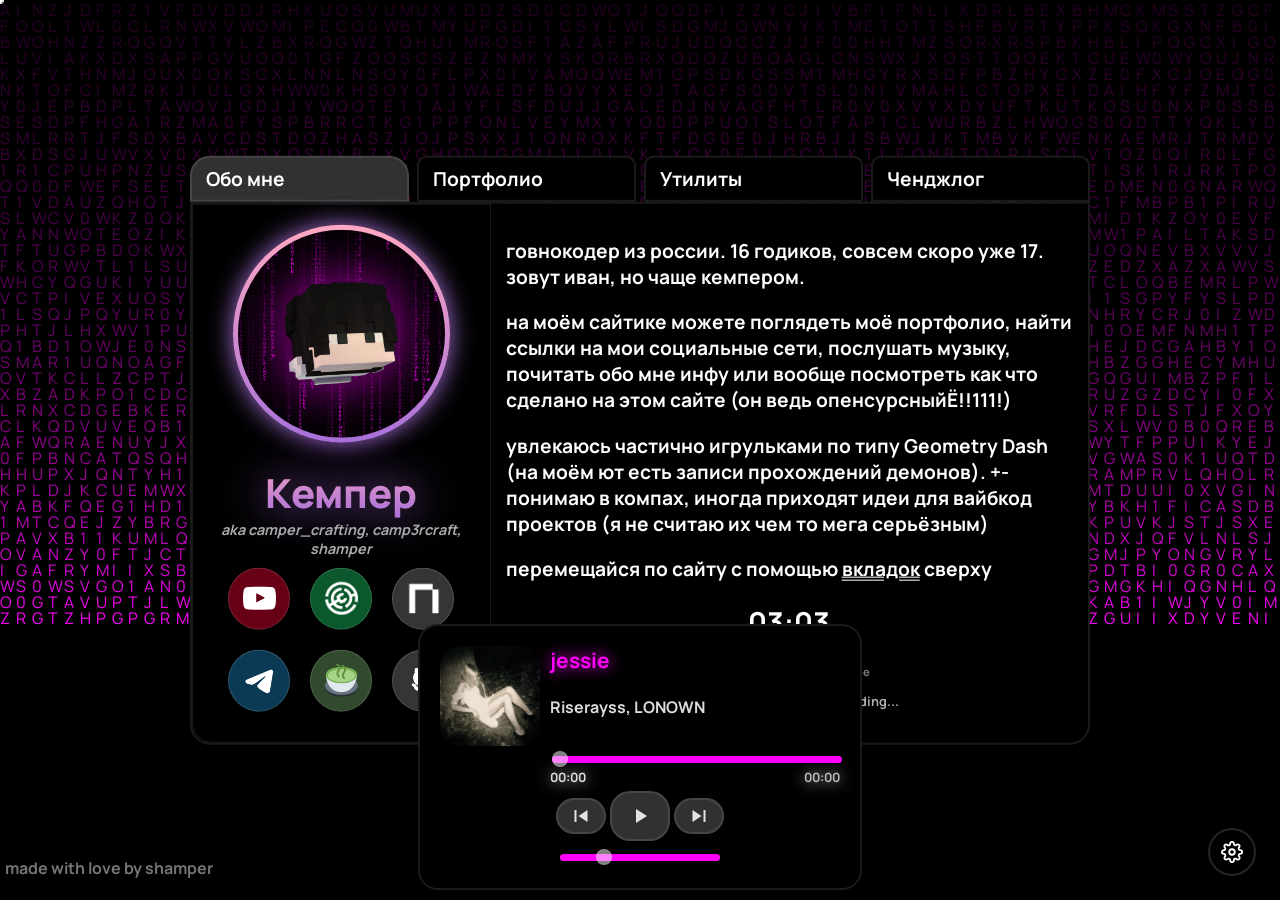
==== commit 9bf733c4: "v0.12" ====
--- a/index.html
+++ b/index.html
@@ -99,11 +99,20 @@
         <span id="toastText">Скопировано</span>
     </div>
 
+    <!-- Кнопка настроек -->
+    <button id="settings-btn" class="settings-floating-btn" aria-label="Настройки" title="Настройки">
+        <svg width="22" height="22" viewBox="0 0 24 24" fill="none" stroke="currentColor" stroke-width="2" stroke-linecap="round" stroke-linejoin="round">
+            <circle cx="12" cy="12" r="3"></circle>
+            <path d="M19.4 15a1.65 1.65 0 0 0 .33 1.82l.06.06a2 2 0 0 1 0 2.83 2 2 0 0 1-2.83 0l-.06-.06a1.65 1.65 0 0 0-1.82-.33 1.65 1.65 0 0 0-1 1.51V21a2 2 0 0 1-2 2 2 2 0 0 1-2-2v-.09A1.65 1.65 0 0 0 9 19.4a1.65 1.65 0 0 0-1.82.33l-.06.06a2 2 0 0 1-2.83 0 2 2 0 0 1 0-2.83l.06-.06a1.65 1.65 0 0 0 .33-1.82 1.65 1.65 0 0 0-1.51-1H3a2 2 0 0 1-2-2 2 2 0 0 1 2-2h.09A1.65 1.65 0 0 0 4.6 9a1.65 1.65 0 0 0-.33-1.82l-.06-.06a2 2 0 0 1 0-2.83 2 2 0 0 1 2.83 0l.06.06a1.65 1.65 0 0 0 1.82.33H9a1.65 1.65 0 0 0 1-1.51V3a2 2 0 0 1 2-2 2 2 0 0 1 2 2v.09a1.65 1.65 0 0 0 1 1.51 1.65 1.65 0 0 0 1.82-.33l.06-.06a2 2 0 0 1 2.83 0 2 2 0 0 1 0 2.83l-.06.06a1.65 1.65 0 0 0-.33 1.82V9a1.65 1.65 0 0 0 1.51 1H21a2 2 0 0 1 2 2 2 2 0 0 1-2 2h-.09a1.65 1.65 0 0 0-1.51 1z"></path>
+        </svg>
+    </button>
+
     <p class="made-with-love" data-text="made with love by shamper">made with love by shamper</p>
 
     </body>
     <script src="js/cursor.js"></script>
     <script src="js/js-yaml.min.js"></script>
+    <script src="js/settings.js"></script>
     <script src="js/audioplayer.js"></script>
     <script src="js/dash.js"></script>
     <script src="js/last-update.js" defer></script>
@@ -116,8 +125,18 @@
     <script src="js/portfolio.js"></script>
     <script src="js/navigation.js"></script>
     <script>
+        document.getElementById('settings-btn')?.addEventListener('click', () => {
+            if (typeof openSettingsModal === 'function') {
+                openSettingsModal();
+            }
+        });
+    </script>
+    <script>
         window.addEventListener('load', () => {
-        document.querySelector('.player').classList.add('show');
+            const settings = window.getSiteSettings ? window.getSiteSettings() : { player: true };
+            if (settings.player) {
+                document.querySelector('.player')?.classList.add('show');
+            }
         });
     </script>
     <script>
--- a/style.css
+++ b/style.css
@@ -4,11 +4,17 @@
 }
 
 html {
+    width: 100%;
+    min-height: 100vh;
     cursor: none !important;
     isolation: isolate !important;
 }
 
 body {
+    width: 100%;
+    min-height: 100vh;
+    margin: 0;
+    padding: 0;
     display: flex;
     cursor: none !important;
     isolation: isolate !important;
@@ -2855,7 +2861,241 @@
     user-select: text;
 }
 
+/* ==========================================
+   SITE MICRO-SETTINGS STYLES
+   ========================================== */
+
+/* Custom Cursor Modes */
+html:not(.system-cursor-active),
+html:not(.system-cursor-active) *,
+body:not(.system-cursor-active),
+body:not(.system-cursor-active) * {
+    cursor: none !important;
+}
+
+#cursor.disabled-cursor {
+    display: none !important;
+}
+
+html.system-cursor-active #cursor,
+body.system-cursor-active #cursor {
+    display: none !important;
+}
+
+html.system-cursor-active,
+html.system-cursor-active *,
+body.system-cursor-active,
+body.system-cursor-active * {
+    cursor: auto !important;
+}
+
+html.system-cursor-active a,
+html.system-cursor-active button,
+html.system-cursor-active .tab,
+html.system-cursor-active .card,
+html.system-cursor-active .project-card,
+html.system-cursor-active .util-card,
+html.system-cursor-active .custom-dropdown-trigger,
+html.system-cursor-active .custom-dropdown-option,
+html.system-cursor-active .switch,
+html.system-cursor-active .slider-toggle,
+html.system-cursor-active .settings-floating-btn,
+html.system-cursor-active .social-bttn,
+html.system-cursor-active .cp-preset-color,
+html.system-cursor-active .mc-sample-btn,
+html.system-cursor-active input[type="range"],
+html.system-cursor-active input[type="checkbox"],
+body.system-cursor-active a,
+body.system-cursor-active button,
+body.system-cursor-active .tab,
+body.system-cursor-active .card,
+body.system-cursor-active .project-card,
+body.system-cursor-active .util-card,
+body.system-cursor-active .custom-dropdown-trigger,
+body.system-cursor-active .custom-dropdown-option,
+body.system-cursor-active .switch,
+body.system-cursor-active .slider-toggle,
+body.system-cursor-active .settings-floating-btn,
+body.system-cursor-active .social-bttn,
+body.system-cursor-active .cp-preset-color,
+body.system-cursor-active .mc-sample-btn,
+body.system-cursor-active input[type="range"],
+body.system-cursor-active input[type="checkbox"] {
+    cursor: pointer !important;
+}
+
+html.purple-gradient-bg,
+body.purple-gradient-bg {
+    background: radial-gradient(circle at 50% 50%, #220835 0%, #0e0216 55%, #000000 100%) !important;
+    background-attachment: fixed !important;
+}
+
+html.purple-gradient-bg #matrix,
+body.purple-gradient-bg #matrix {
+    opacity: 0 !important;
+    pointer-events: none !important;
+    display: none !important;
+}
+
+.player.hidden-player {
+    display: none !important;
+}
+
+.settings-floating-btn {
+    position: fixed;
+    bottom: 24px;
+    right: 24px;
+    z-index: 990;
+    width: 48px;
+    height: 48px;
+    border-radius: 50%;
+    background: black;
+    border: 2px solid rgba(255, 255, 255, 0.15);
+    color: #fff;
+    display: flex;
+    align-items: center;
+    justify-content: center;
+    cursor: pointer;
+    transition: background-color 0.2s ease, border-color 0.2s ease;
+    box-shadow: 0 4px 20px rgba(0, 0, 0, 0.6);
+}
+
+.settings-floating-btn:hover {
+    background-color: rgb(70, 69, 69);
+    border-color: rgba(255, 255, 255, 0.4);
+}
+
+.settings-modal-icon {
+    width: 48px;
+    height: 48px;
+    border-radius: 14px;
+    background: #0d0d0d;
+    border: 2px solid rgba(255, 255, 255, 0.1);
+    display: flex;
+    align-items: center;
+    justify-content: center;
+    color: #a771da;
+    flex-shrink: 0;
+}
+
+.settings-list {
+    display: flex;
+    flex-direction: column;
+    gap: 12px;
+    padding: 20px;
+}
+
+.settings-card {
+    background: #0d0d0d;
+    border: 2px solid rgba(255, 255, 255, 0.1);
+    border-radius: 14px;
+    padding: 16px 20px;
+    display: flex;
+    align-items: center;
+    justify-content: space-between;
+    gap: 16px;
+    transition: border-color 0.2s ease;
+}
+
+.settings-card-info {
+    display: flex;
+    flex-direction: column;
+    gap: 4px;
+}
+
+.settings-card-title {
+    font-size: 1.05em;
+    font-weight: 700;
+    color: #fff;
+}
+
+.settings-card-desc {
+    font-size: 0.84em;
+    color: #888;
+    line-height: 1.4;
+    margin: 0;
+}
+
+.settings-warning-box {
+    background: rgba(255, 255, 255, 0.03);
+    border: 1.5px solid rgba(255, 255, 255, 0.1);
+    border-radius: 12px;
+    padding: 12px 16px;
+    display: flex;
+    align-items: center;
+    gap: 12px;
+    font-size: 0.85em;
+    color: #aaa;
+    line-height: 1.4;
+    margin-top: 4px;
+}
+
+.settings-warning-icon {
+    color: #fbc531;
+    flex-shrink: 0;
+}
+
+/* Custom Toggle Switch */
+.switch {
+    position: relative;
+    display: inline-block;
+    width: 48px;
+    height: 26px;
+    flex-shrink: 0;
+}
+
+.switch input {
+    opacity: 0;
+    width: 0;
+    height: 0;
+}
+
+.slider-toggle {
+    position: absolute;
+    cursor: pointer;
+    top: 0;
+    left: 0;
+    right: 0;
+    bottom: 0;
+    background-color: #222;
+    border: 2px solid rgba(255, 255, 255, 0.15);
+    transition: 0.25s ease;
+    border-radius: 26px;
+}
+
+.slider-toggle:before {
+    position: absolute;
+    content: "";
+    height: 16px;
+    width: 16px;
+    left: 3px;
+    bottom: 3px;
+    background-color: #fff;
+    transition: 0.25s ease;
+    border-radius: 50%;
+}
+
+input:checked + .slider-toggle {
+    background-color: #a771da;
+    border-color: #a771da;
+}
+
+input:checked + .slider-toggle:before {
+    transform: translateX(22px);
+    background-color: #fff;
+}
+
 @media (max-width: 768px) {
+    .settings-floating-btn {
+        bottom: 16px;
+        right: 16px;
+        width: 44px;
+        height: 44px;
+    }
+
+    .settings-card {
+        padding: 14px 16px;
+    }
     #utils-grid {
         grid-template-columns: 1fr;
         margin: 10px;
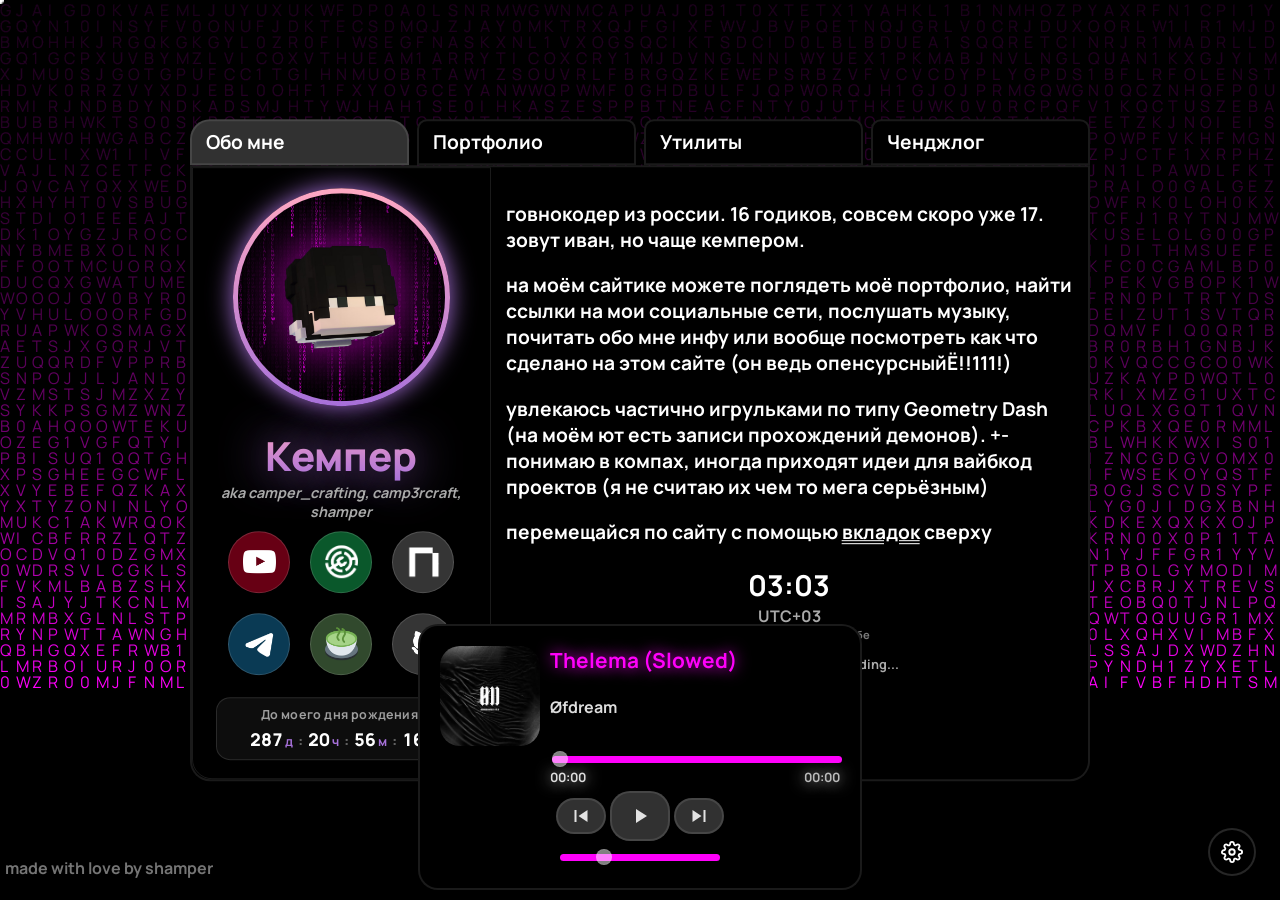
==== commit 5fd53ed6: "v0.13" ====
--- a/index.html
+++ b/index.html
@@ -42,23 +42,79 @@
         <!-- <a href="https://t.me" style="color: white; text-decoration: underline; font-size: 5em">тегешка</a> -->
         
     <div class="app">
-
-    <div class="tabs">
-        <div class="tab" data-tab="about">Обо мне</div>
-        <div class="tab" data-tab="portfolio">Портфолио</div>
-        <div class="tab" data-tab="utils">Утилиты</div>
-        <div class="tab" data-tab="log">Ченджлог</div>
-    </div>
-
-    <div class="window" id="window"></div>
-        </div>
-
+        <div class="tabs">
+            <div class="tab" data-tab="about">
+                <svg class="tab-icon" viewBox="0 0 24 24" fill="currentColor">
+                    <path d="M12 12c2.21 0 4-1.79 4-4s-1.79-4-4-4-4 1.79-4 4 1.79 4 4 4zm0 2c-2.67 0-8 1.34-8 4v2h16v-2c0-2.66-5.33-4-8-4z"/>
+                </svg>
+                <span class="tab-label">Обо мне</span>
+            </div>
+            <div class="tab" data-tab="portfolio">
+                <svg class="tab-icon" viewBox="0 0 24 24" fill="currentColor">
+                    <path d="M20 6h-4V4c0-1.11-.89-2-2-2h-4c-1.11 0-2 .89-2 2v2H4c-1.11 0-1.99.89-1.99 2L2 19c0 1.11.89 2 2 2h16c1.11 0 2-.89 2-2V8c0-1.11-.89-2-2-2zm-6 0h-4V4h4v2z"/>
+                </svg>
+                <span class="tab-label">Портфолио</span>
+            </div>
+            <div class="tab" data-tab="utils">
+                <svg class="tab-icon" viewBox="0 0 24 24" fill="currentColor">
+                    <path d="M22.7 19l-9.1-9.1c.9-2.3.4-5-1.5-6.9-2-2-5-2.4-7.4-1.3L9 6 6 9 1.6 4.7C.4 7.1.9 10.1 2.9 12.1c1.9 1.9 4.6 2.4 6.9 1.5l9.1 9.1c.4.4 1 .4 1.4 0l2.3-2.3c.5-.4.5-1.1.1-1.4z"/>
+                </svg>
+                <span class="tab-label">Утилиты</span>
+            </div>
+            <div class="tab" data-tab="log">
+                <svg class="tab-icon" viewBox="0 0 24 24" fill="currentColor">
+                    <path d="M14 2H6c-1.1 0-1.99.9-1.99 2L4 20c0 1.1.89 2 1.99 2H18c1.1 0 2-.9 2-2V8l-6-6zm2 16H8v-2h8v2zm0-4H8v-2h8v2zm-3-5V3.5L18.5 9H13z"/>
+                </svg>
+                <span class="tab-label">Ченджлог</span>
+            </div>
+        </div>
+
+        <div class="window" id="window"></div>
     </div>
     
 
+
+    <!-- Капсульный Now Bar сверху экрана для мобильных -->
+    <div id="mobileNowBar" class="mobile-now-bar" aria-label="Сейчас играет">
+        <div class="now-bar-inner">
+            <div class="now-bar-cover-wrap">
+                <img id="nowBarCover" src="assets/player/covers/unknown-track.png" alt="Cover">
+                <div class="now-bar-wave-bars">
+                    <span class="now-bar-bar bar1"></span>
+                    <span class="now-bar-bar bar2"></span>
+                    <span class="now-bar-bar bar3"></span>
+                </div>
+            </div>
+            <div class="now-bar-info">
+                <span class="now-bar-title" id="nowBarTitle">Название</span>
+                <span class="now-bar-author" id="nowBarAuthor">Автор</span>
+            </div>
+            <div class="now-bar-actions">
+                <button type="button" id="nowBarPlayPauseBtn" class="now-bar-play-btn" aria-label="Воспроизведение / Пауза">
+                    <img id="nowBarPlayPauseIcon" src="assets/player/play_arrow.svg" alt="Play">
+                </button>
+                <div class="now-bar-chevron">
+                    <svg width="14" height="14" viewBox="0 0 24 24" fill="none" stroke="currentColor" stroke-width="2.5" stroke-linecap="round" stroke-linejoin="round">
+                        <polyline points="6 9 12 15 18 9"></polyline>
+                    </svg>
+                </div>
+            </div>
+        </div>
+    </div>
+
+    <!-- Затемнение фона при раскрытом плеере на мобилках -->
+    <div id="playerBackdrop" class="player-backdrop"></div>
 
     <!-- аудиоплеер -->
     <div class="player">
+        <div class="player-mobile-header">
+            <span class="player-mobile-header-title">Сейчас играет</span>
+            <button type="button" id="playerCloseBtn" class="player-close-btn" aria-label="Свернуть">
+                <svg width="18" height="18" viewBox="0 0 24 24" fill="none" stroke="currentColor" stroke-width="2.5" stroke-linecap="round" stroke-linejoin="round">
+                    <polyline points="18 15 12 9 6 15"></polyline>
+                </svg>
+            </button>
+        </div>
         <audio id="audio"></audio>
         <div style="display: flex; flex-direction: row;">
             <img id="trackCover" src="assets/player/covers/unknown-track.png" alt="Cover">
@@ -120,6 +176,7 @@
     <script src="js/matrix.js"></script>
     <script src="js/clock.js" defer></script>
     <script src="js/projects.js"></script>
+    <script src="js/qrcode.min.js"></script>
     <script src="js/utils.js"></script>
     <script src="js/modal.js"></script>
     <script src="js/portfolio.js"></script>
--- a/style.css
+++ b/style.css
@@ -265,6 +265,7 @@
 
 .app {
     width: 900px;
+    max-width: calc(100vw - 32px);
     position: fixed;
     top: 50%;
     transform: translateY(-50%);
@@ -304,6 +305,14 @@
     box-shadow: 0 0 10px #ffffff;
 }
 
+.tab-icon {
+    display: none;
+}
+
+.tab-label {
+    display: inline;
+}
+
 .window {
     /* height: 100%; */
     /* padding: 20px; */
@@ -315,6 +324,20 @@
 
     border: 2px solid rgba(255,255,255,0.1);
     transition: opacity 0.25s ease, transform 0.25s ease;
+    max-height: 82vh;
+    overflow-y: auto;
+    overflow-x: hidden;
+    scrollbar-width: thin;
+    scrollbar-color: rgba(255, 255, 255, 0.18) transparent;
+}
+
+.window::-webkit-scrollbar {
+    width: 6px;
+}
+
+.window::-webkit-scrollbar-thumb {
+    background: rgba(255, 255, 255, 0.18);
+    border-radius: 10px;
 }
 
 .window.hide {
@@ -388,7 +411,7 @@
     width: 100%;
     justify-content: center;
     align-items: center;
-    margin-bottom: 20px;
+    margin-bottom: 12px;
 }
 
 .social-bttn {
@@ -467,6 +490,76 @@
 }
 .social-bttn.github:hover {
     background: rgba(131, 131, 131, 1);
+}
+
+/* отсчёт до дня рождения */
+.bday-countdown {
+    margin: 0 16px 18px 16px;
+    padding: 8px 14px;
+    background: #0d0d0d;
+    border: 1px solid rgba(255, 255, 255, 0.12);
+    border-radius: 14px;
+    text-align: center;
+    box-shadow: 0 4px 16px rgba(0, 0, 0, 0.45);
+    transition: all 0.3s ease;
+    user-select: none;
+    box-sizing: border-box;
+    max-width: 250px;
+    width: calc(100% - 32px);
+}
+
+.bday-countdown:hover {
+    border-color: rgba(167, 113, 218, 0.45);
+    box-shadow: 0 0 16px rgba(167, 113, 218, 0.2);
+}
+
+.bday-title {
+    font-size: 0.78em;
+    color: #9e9e9e;
+    display: block;
+    margin-bottom: 4px;
+    font-weight: 700;
+    letter-spacing: 0.2px;
+}
+
+.bday-timer {
+    font-size: 1.1em;
+    font-weight: 800;
+    color: #fff;
+    display: flex;
+    align-items: baseline;
+    justify-content: center;
+    gap: 3px;
+    font-variant-numeric: tabular-nums;
+}
+
+.bday-segment {
+    display: inline-flex;
+    align-items: baseline;
+    gap: 1px;
+}
+
+.bday-unit {
+    font-size: 0.72em;
+    color: #a771da;
+    font-weight: 700;
+    margin-left: 1px;
+}
+
+.bday-sep {
+    font-size: 0.85em;
+    color: rgba(255, 255, 255, 0.35);
+    margin: 0 2px;
+}
+
+.bday-celebration {
+    font-size: 0.9em;
+    font-weight: 800;
+    background: linear-gradient(45deg, #ffa8c2, #a771da);
+    -webkit-background-clip: text;
+    -webkit-text-fill-color: transparent;
+    display: inline-block;
+    line-height: 1.3;
 }
 
 
@@ -626,9 +719,8 @@
 
 #portfolio-grid {
     display: grid;
-    grid-template-columns: 2fr 2fr;
+    grid-template-columns: repeat(2, 1fr);
     gap: 16px;
-    margin-top: 20px;
     margin: 20px;
     transition: opacity 0.2s ease, transform 0.2s ease;
 }
@@ -640,22 +732,21 @@
 
 .project-card {
     position: relative;
-    padding: 14px;
+    padding: 16px;
     border-radius: 20px;
-
     background: black;
-    /* backdrop-filter: blur(10px); */
-
-    border: 2px solid rgba(255,255,255,0.1);
-
+    border: 2px solid rgba(255, 255, 255, 0.1);
     cursor: pointer;
-
     transition: all 0.3s ease;
+    display: flex;
+    flex-direction: column;
+    justify-content: space-between;
+    overflow: hidden;
+    box-sizing: border-box;
 }
 
 .project-card:hover {
-    /* transform: translateY(-4px); */
-    box-shadow: 0 10px 30px rgba(0,0,0,0.3);
+    box-shadow: 0 10px 30px rgba(0, 0, 0, 0.4);
 }
 
 .project-card:hover .project-icon {
@@ -687,6 +778,7 @@
 
 .project-card.termos-messenger {
     background: rgba(121, 180, 111, 0.404);
+    transition: all 0.3s ease;
 }
 
 .project-card.termos-messenger:hover {
@@ -695,6 +787,7 @@
 
 .project-card.youtube {
     background: rgba(255, 0, 51, 0.404);
+    transition: all 0.3s ease;
 }
 
 .project-card.youtube:hover {
@@ -703,6 +796,7 @@
 
 .project-card.previews {
     background: rgba(255, 0, 51, 0.404);
+    transition: all 0.3s ease;
 }
 
 .project-card.previews:hover {
@@ -711,6 +805,7 @@
 
 .project-card.isveryfun {
     background: rgba(0, 115, 255, 0.404);
+    transition: all 0.3s ease;
 }
 
 .project-card.isveryfun:hover {
@@ -1012,28 +1107,50 @@
 
 
 .project-icon {
-    width: 60px;
-    height: 60px;
-    border-radius: 20px;
+    width: 54px;
+    height: 54px;
+    border-radius: 16px;
     object-fit: cover;
+    flex-shrink: 0;
     transition: all 0.3s ease;
 }
 
+.project-header-text {
+    display: flex;
+    flex-direction: column;
+    flex: 1;
+    min-width: 0;
+    gap: 3px;
+}
+
 .project-info {
     display: flex;
-    flex-direction: row;
-    align-items: center;
-}
+    align-items: baseline;
+    flex-wrap: wrap;
+    gap: 6px 8px;
+}
+
 .project-info h3 {
     margin: 0;
-    font-size: 1.5em;
+    font-size: 1.25em;
+    font-weight: 800;
     color: #fff;
+    line-height: 1.25;
+    word-break: break-word;
 }
 
 .project-type {
-    font-size: 1.1em;
-    margin-left: 5px;
-    color: #aaa;
+    font-size: 0.72em;
+    font-weight: 700;
+    color: #bbb;
+    background: rgba(255, 255, 255, 0.08);
+    border: 1px solid rgba(255, 255, 255, 0.14);
+    padding: 2px 7px;
+    border-radius: 6px;
+    letter-spacing: 0.3px;
+    text-transform: uppercase;
+    white-space: nowrap;
+    align-self: center;
 }
 
 .project-role {
@@ -1043,66 +1160,82 @@
 }
 
 .project-reach {
-    margin-top: 3px;
-    font-size: 0.85em;
-    color: #ccc;
-}
-
-.project-more {
-    flex: 1;
-    /* margin-top: 12px; */
-    width: 100%;
-
-    padding: 8px;
-
-    border-radius: 10px;
-    font-size: 1em;
-    font-family: manrope, sans-serif !important;
-    border: 1px solid rgba(255,255,255,0.15);
-
-    background: rgba(255,255,255,0.05);
-    color: #fff;
-
-    cursor: pointer;
-
-    transition: all 0.2s ease;
-}
-
-.project-more:hover {
-    background: rgba(255,255,255,0.15);
+    margin-top: 2px;
+    font-size: 0.8em;
+    color: #999;
+    font-weight: 600;
+    line-height: 1.3;
 }
 
 .project-footer {
-    margin-top: 12px;
-
+    margin-top: 14px;
     display: flex;
     gap: 8px;
-    align-items: stretch;
-}
-
-.project-link-btn, .project-more {
-    height: 38px !important; 
+    align-items: center;
+    justify-content: space-between;
 }
 
 .project-links {
     display: flex;
-    gap: 8px;
+    gap: 6px;
+    align-items: center;
+    flex-shrink: 0;
 }
 
 .project-link-btn {
     width: 36px;
     height: 36px;
-
+    min-width: 36px;
+    border-radius: 10px;
+    background: rgba(255, 255, 255, 0.08);
+    border: 1px solid rgba(255, 255, 255, 0.12);
     display: flex;
     align-items: center;
     justify-content: center;
-
+    transition: all 0.2s ease;
+    box-sizing: border-box;
+}
+
+.project-link-btn:hover {
+    background: rgba(255, 255, 255, 0.2);
+    border-color: rgba(255, 255, 255, 0.3);
+}
+
+.project-link-btn img {
+    width: 18px;
+    height: 18px;
+    object-fit: contain;
+}
+
+.project-more {
+    flex: 1;
+    min-width: 80px;
+    height: 36px;
+    padding: 0 12px;
     border-radius: 10px;
-
-    background: rgba(255,255,255,0.08);
-    border: 1px solid rgba(255,255,255,0.12);
-
+    font-size: 0.88em;
+    font-weight: 700;
+    font-family: 'Manrope', sans-serif !important;
+    border: 1px solid rgba(255, 255, 255, 0.15);
+    background: rgba(255, 255, 255, 0.06);
+    color: #fff;
+    cursor: pointer;
     transition: all 0.2s ease;
+    display: inline-flex;
+    align-items: center;
+    justify-content: center;
+    gap: 6px;
+    white-space: nowrap;
+    box-sizing: border-box;
+}
+
+.project-more:hover {
+    background: rgba(255, 255, 255, 0.16);
+    border-color: rgba(255, 255, 255, 0.3);
+}
+
+.project-more-arrow {
+    flex-shrink: 0;
 }
 
 .modal-links {
@@ -1138,7 +1271,6 @@
     justify-content: center;
     align-items: center;
 
-
     background: rgba(255,255,255,0.05);
     backdrop-filter: blur(10px);
 
@@ -1146,6 +1278,9 @@
     pointer-events: none;
 
     transition: opacity 0.25s ease;
+    overflow-y: auto;
+    padding: 24px 16px;
+    box-sizing: border-box;
 }
 
 #modal.open {
@@ -1470,7 +1605,7 @@
 }
 
 .log-version {
-    margin: 0;
+    margin: 0 0 0 10px;
     font-size: 1em;
     color: #aaa;
 }
@@ -1525,6 +1660,41 @@
 
 .log-repo-link:hover::after {
     opacity: 1;
+}
+
+.log-repo-btn {
+    display: inline-flex;
+    align-items: center;
+    justify-content: center;
+    gap: 10px;
+    padding: 10px 22px;
+    background: #141414;
+    border: 1.5px solid rgba(255, 255, 255, 0.18);
+    border-radius: 14px;
+    color: #fff;
+    text-decoration: none;
+    font-size: 1.05em;
+    font-weight: 700;
+    transition: all 0.25s ease;
+    cursor: pointer;
+    box-shadow: 0 4px 14px rgba(0, 0, 0, 0.5);
+}
+
+.log-repo-btn:hover {
+    background: #222;
+    border-color: rgba(167, 113, 218, 0.6);
+    box-shadow: 0 0 20px rgba(167, 113, 218, 0.35);
+    transform: translateY(-2px);
+}
+
+.log-repo-btn svg {
+    flex-shrink: 0;
+    fill: #fff;
+    transition: transform 0.25s ease;
+}
+
+.log-repo-btn:hover svg {
+    transform: scale(1.1);
 }
 
 
@@ -1829,7 +1999,8 @@
 .modal-content.wide {
     width: 960px;
     max-width: 95vw;
-    max-height: 88vh;
+    max-height: none !important;
+    overflow: visible !important;
     padding: 24px;
     box-sizing: border-box;
 }
@@ -2859,6 +3030,917 @@
     overflow-y: auto;
     margin: 0;
     user-select: text;
+}
+
+/* ==========================================
+   TRANSLATOR STYLES
+   ========================================== */
+
+.translator-container {
+    display: flex;
+    flex-direction: column;
+    gap: 16px;
+}
+
+.tr-top-bar {
+    display: flex;
+    align-items: center;
+    justify-content: space-between;
+    gap: 16px;
+    background: black;
+    border: 2px solid rgba(255, 255, 255, 0.1);
+    border-radius: 14px;
+    padding: 14px 18px;
+    position: relative;
+    z-index: 10;
+}
+
+.tr-top-bar:has(.custom-dropdown.open),
+.tr-top-bar.dropdown-active-box {
+    z-index: 50;
+}
+
+.tr-provider-box {
+    display: flex;
+    align-items: center;
+    gap: 14px;
+    flex: 1;
+    max-width: 340px;
+}
+
+.tr-label {
+    font-size: 0.9em;
+    color: #888;
+    white-space: nowrap;
+}
+
+.tr-custom-dropdown-container {
+    flex: 1;
+}
+
+.tr-status-badge {
+    display: flex;
+    align-items: center;
+    gap: 8px;
+    font-size: 0.85em;
+    color: #888;
+    background: #0d0d0d;
+    padding: 6px 12px;
+    border-radius: 20px;
+    border: 1px solid rgba(255, 255, 255, 0.08);
+}
+
+.tr-status-dot {
+    width: 8px;
+    height: 8px;
+    border-radius: 50%;
+    background: #666;
+    display: inline-block;
+}
+
+.tr-status-badge.loading .tr-status-dot {
+    background: #fbc531;
+    box-shadow: 0 0 8px #fbc531;
+    animation: pulse 1s infinite;
+}
+
+.tr-status-badge.success .tr-status-dot {
+    background: #34a853;
+}
+
+.tr-status-badge.error .tr-status-dot {
+    background: #ea4335;
+}
+
+.tr-main-wrapper {
+    display: grid;
+    grid-template-columns: 1fr auto 1fr;
+    gap: 12px;
+    align-items: stretch;
+    position: relative;
+    z-index: 10;
+}
+
+.tr-panel {
+    background: black;
+    border: 2px solid rgba(255, 255, 255, 0.1);
+    border-radius: 14px;
+    display: flex;
+    flex-direction: column;
+    min-height: 230px;
+    position: relative;
+    z-index: 10;
+}
+
+.tr-panel:has(.custom-dropdown.open),
+.tr-panel.dropdown-active-box {
+    z-index: 100 !important;
+}
+
+.tr-main-wrapper:has(.custom-dropdown.open),
+.tr-main-wrapper.dropdown-active-box {
+    z-index: 80 !important;
+}
+
+/* Language Custom Dropdown & 3-Column Grid */
+.tr-lang-header {
+    display: flex;
+    align-items: center;
+    padding: 10px 14px;
+    border-bottom: 1px solid rgba(255, 255, 255, 0.08);
+    background: #0a0a0a;
+    border-top-left-radius: 12px;
+    border-top-right-radius: 12px;
+    position: relative;
+    z-index: 20;
+}
+
+.tr-lang-dropdown-box {
+    width: 100%;
+    position: relative;
+}
+
+.custom-lang-dropdown {
+    width: 100%;
+    position: relative;
+}
+
+.tr-lang-dropdown-trigger {
+    width: 100%;
+    background: #111;
+    border: 1px solid rgba(255, 255, 255, 0.12);
+    border-radius: 10px;
+    padding: 8px 14px;
+    display: flex;
+    align-items: center;
+    justify-content: space-between;
+    gap: 10px;
+    cursor: pointer;
+    transition: border-color 0.2s ease, background-color 0.2s ease;
+}
+
+.custom-lang-menu {
+    position: absolute;
+    top: calc(100% + 8px);
+    left: 0;
+    width: max-content;
+    min-width: 560px;
+    max-width: 640px;
+    background: #0c0c0c;
+    border: 2px solid rgba(255, 255, 255, 0.2);
+    border-radius: 14px;
+    padding: 14px;
+    box-shadow: 0 24px 50px rgba(0, 0, 0, 0.95);
+    z-index: 500;
+    display: none;
+    max-height: 360px;
+    overflow-y: auto;
+    box-sizing: border-box;
+}
+
+.tr-target-panel .custom-lang-menu {
+    left: auto;
+    right: 0;
+}
+
+.custom-lang-dropdown.open .custom-lang-menu {
+    display: block;
+}
+
+.tr-lang-search-wrapper {
+    margin-bottom: 12px;
+    padding: 0 2px;
+}
+
+.tr-lang-search-input {
+    width: 100%;
+    background: #161616;
+    border: 1px solid rgba(255, 255, 255, 0.15);
+    border-radius: 8px;
+    padding: 9px 14px;
+    color: #fff;
+    font-family: 'Manrope', sans-serif;
+    font-size: 0.9em;
+    outline: none;
+    box-sizing: border-box;
+    transition: border-color 0.2s ease;
+}
+
+.tr-lang-search-input:focus {
+    border-color: rgba(255, 255, 255, 0.4);
+}
+
+.tr-lang-grid-3col {
+    display: grid;
+    grid-template-columns: repeat(3, 1fr);
+    gap: 6px;
+}
+
+.tr-lang-option {
+    display: flex;
+    align-items: center;
+    gap: 10px;
+    padding: 9px 12px;
+    border-radius: 8px;
+    background: transparent;
+    cursor: pointer;
+    font-size: 0.88em;
+    color: #ccc;
+    transition: background-color 0.15s ease, color 0.15s ease;
+}
+
+.tr-lang-option:hover {
+    background: rgba(255, 255, 255, 0.08);
+    color: #fff;
+}
+
+.tr-lang-option.selected {
+    background: rgba(167, 113, 218, 0.15);
+    color: #a771da;
+    font-weight: 700;
+}
+
+.tr-flag-emoji {
+    font-size: 1.15em;
+    line-height: 1;
+    display: inline-flex;
+    align-items: center;
+    justify-content: center;
+    flex-shrink: 0;
+}
+
+.tr-swap-col {
+    display: flex;
+    align-items: center;
+    justify-content: center;
+}
+
+.tr-swap-btn {
+    background: black;
+    border: 2px solid rgba(255, 255, 255, 0.1);
+    border-radius: 50%;
+    width: 38px;
+    height: 38px;
+    color: #aaa;
+    display: flex;
+    align-items: center;
+    justify-content: center;
+    cursor: pointer;
+    transition: background-color 0.2s ease, color 0.2s ease, border-color 0.2s ease;
+}
+
+.tr-swap-btn:hover {
+    background: rgb(70, 69, 69);
+    color: #fff;
+    border-color: rgba(255, 255, 255, 0.3);
+}
+
+.tr-input-box,
+.tr-output-box {
+    flex: 1;
+    padding: 14px 16px;
+    display: flex;
+    flex-direction: column;
+}
+
+.tr-textarea {
+    width: 100%;
+    height: 100%;
+    min-height: 130px;
+    background: transparent;
+    border: none;
+    color: #fff;
+    font-family: 'Manrope', sans-serif;
+    font-size: 1.05em;
+    font-weight: 500;
+    line-height: 1.5;
+    resize: none;
+    outline: none;
+    box-sizing: border-box;
+}
+
+.tr-textarea::placeholder {
+    color: #555;
+}
+
+.tr-output-placeholder {
+    color: #555;
+    font-size: 1.05em;
+    font-weight: 500;
+    line-height: 1.5;
+}
+
+.tr-output-text {
+    color: #fff;
+    font-size: 1.05em;
+    font-weight: 500;
+    line-height: 1.5;
+    white-space: pre-wrap;
+    word-break: break-word;
+    user-select: text;
+}
+
+.tr-toolbar {
+    display: flex;
+    align-items: center;
+    justify-content: space-between;
+    padding: 8px 12px;
+    border-top: 1px solid rgba(255, 255, 255, 0.05);
+    background: #080808;
+    min-height: 42px;
+}
+
+.tr-toolbar-left,
+.tr-toolbar-right {
+    display: flex;
+    align-items: center;
+    gap: 8px;
+}
+
+.tr-tool-btn {
+    background: transparent;
+    border: none;
+    color: #888;
+    border-radius: 8px;
+    padding: 6px;
+    display: inline-flex;
+    align-items: center;
+    justify-content: center;
+    cursor: pointer;
+    transition: color 0.15s ease, background-color 0.15s ease;
+}
+
+.tr-tool-btn:hover {
+    color: #fff;
+    background: rgba(255, 255, 255, 0.08);
+}
+
+.tr-tool-btn.playing {
+    color: #a771da;
+    animation: pulse 1s infinite;
+}
+
+.tr-char-count {
+    font-size: 0.75em;
+    color: #666;
+}
+
+/* Dictionary & Alternative Translations */
+.tr-dict-section {
+    background: black;
+    border: 2px solid rgba(255, 255, 255, 0.1);
+    border-radius: 14px;
+    padding: 16px;
+    display: flex;
+    flex-direction: column;
+    gap: 12px;
+}
+
+.tr-dict-header {
+    display: flex;
+    align-items: center;
+    gap: 10px;
+    font-size: 1em;
+    font-weight: 700;
+    color: #fff;
+    border-bottom: 1px solid rgba(255, 255, 255, 0.08);
+    padding-bottom: 8px;
+}
+
+.tr-dict-content {
+    display: flex;
+    flex-direction: column;
+    gap: 14px;
+}
+
+.tr-pos-group {
+    display: flex;
+    flex-direction: column;
+    gap: 8px;
+}
+
+.tr-pos-badge {
+    display: inline-block;
+    background: rgba(167, 113, 218, 0.15);
+    color: #a771da;
+    border: 1px solid rgba(167, 113, 218, 0.3);
+    border-radius: 6px;
+    font-size: 0.8em;
+    font-weight: 700;
+    padding: 2px 8px;
+}
+
+.tr-pos-list {
+    display: flex;
+    flex-wrap: wrap;
+    gap: 8px;
+}
+
+.tr-dict-item {
+    background: #0e0e0e;
+    border: 1px solid rgba(255, 255, 255, 0.1);
+    border-radius: 10px;
+    padding: 6px 12px;
+    display: flex;
+    flex-direction: column;
+    gap: 2px;
+    cursor: pointer;
+    transition: background-color 0.15s ease, border-color 0.15s ease;
+}
+
+.tr-dict-item:hover {
+    background: rgb(50, 50, 50);
+    border-color: rgba(255, 255, 255, 0.3);
+}
+
+.tr-dict-word {
+    font-size: 0.9em;
+    font-weight: 700;
+    color: #fff;
+}
+
+.tr-dict-synonyms {
+    font-size: 0.75em;
+    color: #777;
+}
+
+/* ==========================================
+   QR CODE STUDIO STYLES
+   ========================================== */
+
+.qr-studio-container {
+    display: grid;
+    grid-template-columns: 1fr 340px;
+    gap: 20px;
+    align-items: start;
+}
+
+.qr-config-panel {
+    display: flex;
+    flex-direction: column;
+    gap: 14px;
+    position: relative;
+    z-index: 10;
+}
+
+.qr-type-tabs {
+    display: flex;
+    flex-wrap: wrap;
+    gap: 6px;
+    background: #0d0d0d;
+    padding: 6px;
+    border-radius: 12px;
+    border: 1px solid rgba(255, 255, 255, 0.08);
+}
+
+.qr-type-btn {
+    background: transparent;
+    border: 1px solid transparent;
+    color: #888;
+    padding: 8px 14px;
+    border-radius: 8px;
+    font-size: 0.85em;
+    font-weight: 600;
+    font-family: 'Manrope', sans-serif;
+    cursor: pointer;
+    transition: all 0.2s ease;
+}
+
+.qr-type-btn:hover {
+    color: #fff;
+    background: rgba(255, 255, 255, 0.05);
+}
+
+.qr-type-btn.active {
+    background: #1a1a1a;
+    color: #fff;
+    border-color: rgba(255, 255, 255, 0.2);
+    box-shadow: 0 4px 12px rgba(0, 0, 0, 0.5);
+}
+
+.qr-card-section {
+    background: black;
+    border: 2px solid rgba(255, 255, 255, 0.1);
+    border-radius: 14px;
+    padding: 16px;
+    display: flex;
+    flex-direction: column;
+    gap: 10px;
+    position: relative;
+    z-index: 1;
+    overflow: visible;
+}
+
+.qr-card-section:has(.custom-dropdown.open),
+.qr-card-section:has(.qr-color-popover-trigger.open),
+.qr-card-section.dropdown-active-box {
+    z-index: 1000 !important;
+}
+
+.qr-field-row {
+    display: flex;
+    gap: 12px;
+    align-items: flex-start;
+    position: relative;
+    z-index: 1;
+}
+
+.qr-field-row:has(.custom-dropdown.open),
+.qr-field-row:has(.qr-color-popover-trigger.open),
+.qr-field-row.dropdown-active-box {
+    z-index: 1000 !important;
+}
+
+.qr-field-group {
+    display: flex;
+    flex-direction: column;
+    gap: 6px;
+    position: relative;
+    z-index: 1;
+}
+
+.qr-field-group:has(.custom-dropdown.open),
+.qr-field-group:has(.qr-color-popover-trigger.open),
+.qr-field-group.dropdown-active-box {
+    z-index: 1000 !important;
+}
+
+/* Color Popover Picker */
+.qr-color-popover-trigger {
+    position: relative;
+    width: 100%;
+}
+
+.qr-color-popover-trigger.open {
+    z-index: 1001 !important;
+}
+
+.qr-color-swatch-box {
+    width: 100%;
+    background: #111;
+    border: 1px solid rgba(255, 255, 255, 0.12);
+    border-radius: 10px;
+    padding: 8px 12px;
+    display: flex;
+    align-items: center;
+    gap: 10px;
+    cursor: pointer;
+    box-sizing: border-box;
+    font-family: 'Manrope', sans-serif;
+    transition: all 0.2s ease;
+}
+
+.qr-color-swatch-box:hover {
+    border-color: rgba(255, 255, 255, 0.3);
+    background: #161616;
+}
+
+.qr-color-swatch-preview {
+    width: 20px;
+    height: 20px;
+    border-radius: 6px;
+    border: 1px solid rgba(255, 255, 255, 0.2);
+    flex-shrink: 0;
+    box-shadow: 0 2px 6px rgba(0, 0, 0, 0.4);
+}
+
+.qr-color-swatch-hex {
+    font-size: 0.88em;
+    font-weight: 700;
+    color: #eee;
+    font-family: monospace;
+    flex: 1;
+    text-align: left;
+}
+
+.qr-color-popover-menu {
+    display: none;
+    position: absolute;
+    top: calc(100% + 6px);
+    left: 0;
+    z-index: 2000 !important;
+    background: #0d0d0d;
+    border: 2px solid rgba(255, 255, 255, 0.15);
+    border-radius: 12px;
+    padding: 12px;
+    width: 220px;
+    box-shadow: 0 10px 30px rgba(0, 0, 0, 0.85);
+    flex-direction: column;
+    gap: 10px;
+    backdrop-filter: blur(12px);
+}
+
+.qr-color-popover-trigger.open .qr-color-popover-menu {
+    display: flex;
+}
+
+.qr-color-presets-grid {
+    display: grid;
+    grid-template-columns: repeat(6, 1fr);
+    gap: 6px;
+}
+
+.qr-color-preset-dot {
+    width: 26px;
+    height: 26px;
+    border-radius: 6px;
+    border: 1px solid rgba(255, 255, 255, 0.15);
+    cursor: pointer;
+    transition: transform 0.15s ease, border-color 0.15s ease;
+    padding: 0;
+}
+
+.qr-color-preset-dot:hover {
+    transform: scale(1.18);
+    border-color: #fff;
+    z-index: 2;
+}
+
+.qr-color-preset-dot.active {
+    outline: 2px solid #a771da;
+    outline-offset: 1px;
+}
+
+.qr-color-custom-input-row {
+    display: flex;
+    align-items: center;
+    gap: 8px;
+    border-top: 1px solid rgba(255, 255, 255, 0.08);
+    padding-top: 8px;
+}
+
+.qr-native-color-btn {
+    width: 32px;
+    height: 32px;
+    border-radius: 8px;
+    background: #181818;
+    border: 1px solid rgba(255, 255, 255, 0.15);
+    display: inline-flex;
+    align-items: center;
+    justify-content: center;
+    cursor: pointer;
+    position: relative;
+    overflow: hidden;
+    flex-shrink: 0;
+}
+
+.qr-native-color-btn span {
+    font-size: 14px;
+    line-height: 1;
+}
+
+.qr-native-color-input {
+    position: absolute;
+    top: 0;
+    left: 0;
+    width: 100%;
+    height: 100%;
+    opacity: 0;
+    cursor: pointer;
+}
+
+.qr-color-hex-field {
+    padding: 6px 10px !important;
+    font-size: 0.85em !important;
+    font-family: monospace !important;
+    text-transform: uppercase;
+}
+
+.qr-checkbox-label {
+    display: inline-flex;
+    align-items: center;
+    gap: 8px;
+    font-size: 0.85em;
+    color: #bbb;
+    cursor: pointer;
+    user-select: none;
+}
+
+.qr-checkbox-label input[type="checkbox"] {
+    accent-color: #a771da;
+    width: 16px;
+    height: 16px;
+    cursor: pointer;
+}
+
+.qr-preset-logos-row {
+    display: flex;
+    flex-wrap: wrap;
+    gap: 8px;
+}
+
+.qr-preset-logo-btn {
+    width: 42px;
+    height: 42px;
+    border-radius: 10px;
+    background: #111;
+    border: 1px solid rgba(255, 255, 255, 0.12);
+    color: #aaa;
+    display: inline-flex;
+    align-items: center;
+    justify-content: center;
+    cursor: pointer;
+    font-size: 0.8em;
+    font-weight: 700;
+    font-family: 'Manrope', sans-serif;
+    transition: all 0.2s ease;
+}
+
+.qr-preset-logo-btn svg {
+    width: 22px;
+    height: 22px;
+}
+
+.qr-preset-logo-btn:hover {
+    background: rgb(50, 50, 50);
+    border-color: rgba(255, 255, 255, 0.3);
+}
+
+.qr-preset-logo-btn.active {
+    border-color: #a771da;
+    background: rgba(167, 113, 218, 0.2);
+    color: #a771da;
+}
+
+.qr-custom-upload-row {
+    display: flex;
+    align-items: center;
+    gap: 10px;
+    margin-top: 4px;
+}
+
+.qr-upload-btn {
+    display: inline-flex;
+    align-items: center;
+    gap: 8px;
+    background: #141414;
+    border: 1px solid rgba(255, 255, 255, 0.15);
+    border-radius: 10px;
+    padding: 8px 14px;
+    color: #ddd;
+    font-size: 0.85em;
+    font-weight: 600;
+    cursor: pointer;
+    transition: all 0.2s ease;
+}
+
+.qr-upload-btn:hover {
+    background: #222;
+    border-color: rgba(255, 255, 255, 0.3);
+    color: #fff;
+}
+
+.qr-remove-logo-btn {
+    background: rgba(255, 60, 60, 0.15);
+    border: 1px solid rgba(255, 60, 60, 0.3);
+    color: #ff5555;
+    border-radius: 8px;
+    padding: 8px 12px;
+    font-weight: bold;
+    cursor: pointer;
+    transition: all 0.2s ease;
+}
+
+.qr-remove-logo-btn:hover {
+    background: rgba(255, 60, 60, 0.3);
+    color: #fff;
+}
+
+/* Right Preview Panel */
+.qr-preview-panel {
+    display: flex;
+    flex-direction: column;
+    gap: 14px;
+    position: sticky;
+    top: 0;
+}
+
+.qr-canvas-card {
+    background: black;
+    border: 2px solid rgba(255, 255, 255, 0.1);
+    border-radius: 16px;
+    padding: 18px;
+    display: flex;
+    align-items: center;
+    justify-content: center;
+}
+
+.qr-canvas-box {
+    width: 280px;
+    height: 280px;
+    border-radius: 12px;
+    display: flex;
+    align-items: center;
+    justify-content: center;
+    background-image: linear-gradient(45deg, #181818 25%, transparent 25%),
+                      linear-gradient(-45deg, #181818 25%, transparent 25%),
+                      linear-gradient(45deg, transparent 75%, #181818 75%),
+                      linear-gradient(-45deg, transparent 75%, #181818 75%);
+    background-size: 16px 16px;
+    background-position: 0 0, 0 8px, 8px -8px, -8px 0px;
+    background-color: #0d0d0d;
+    box-shadow: inset 0 0 20px rgba(0, 0, 0, 0.8);
+    overflow: hidden;
+}
+
+.qr-canvas-box canvas {
+    width: 260px;
+    height: 260px;
+    border-radius: 8px;
+    display: block;
+}
+
+.qr-export-card {
+    background: black;
+    border: 2px solid rgba(255, 255, 255, 0.1);
+    border-radius: 14px;
+    padding: 16px;
+    display: flex;
+    flex-direction: column;
+}
+
+.qr-res-selector {
+    display: flex;
+    gap: 6px;
+}
+
+.qr-res-btn {
+    flex: 1;
+    background: #111;
+    border: 1px solid rgba(255, 255, 255, 0.1);
+    border-radius: 8px;
+    padding: 6px 10px;
+    color: #888;
+    font-size: 0.82em;
+    font-weight: 600;
+    cursor: pointer;
+    font-family: 'Manrope', sans-serif;
+    transition: all 0.2s ease;
+}
+
+.qr-res-btn:hover {
+    color: #fff;
+    background: #1e1e1e;
+}
+
+.qr-res-btn.active {
+    background: #252525;
+    border-color: rgba(255, 255, 255, 0.25);
+    color: #fff;
+}
+
+.qr-export-btns {
+    display: flex;
+    flex-direction: column;
+    gap: 8px;
+}
+
+.qr-export-btn {
+    width: 100%;
+    padding: 11px 16px;
+    border-radius: 10px;
+    font-family: 'Manrope', sans-serif;
+    font-size: 0.9em;
+    font-weight: 700;
+    display: inline-flex;
+    align-items: center;
+    justify-content: center;
+    gap: 8px;
+    cursor: pointer;
+    transition: all 0.2s ease;
+}
+
+.qr-btn-primary {
+    background: linear-gradient(135deg, #a771da, #733fa8);
+    color: #fff;
+    border: none;
+    box-shadow: 0 4px 16px rgba(167, 113, 218, 0.3);
+}
+
+.qr-btn-primary:hover {
+    filter: brightness(1.15);
+    box-shadow: 0 6px 20px rgba(167, 113, 218, 0.45);
+}
+
+.qr-btn-secondary {
+    background: #121212;
+    border: 1px solid rgba(255, 255, 255, 0.12);
+    color: #ccc;
+}
+
+.qr-btn-secondary:hover {
+    background: rgb(50, 50, 50);
+    border-color: rgba(255, 255, 255, 0.25);
+    color: #fff;
+}
+
+@media (max-width: 820px) {
+    .qr-studio-container {
+        grid-template-columns: 1fr;
+    }
+    .qr-preview-panel {
+        position: static;
+    }
 }
 
 /* ==========================================
@@ -3035,6 +4117,38 @@
     flex-shrink: 0;
 }
 
+.settings-repo-link {
+    display: flex;
+    align-items: center;
+    justify-content: center;
+    gap: 10px;
+    padding: 13px 18px;
+    background: #141414;
+    border: 1.5px solid rgba(255, 255, 255, 0.15);
+    border-radius: 14px;
+    color: #fff;
+    font-size: 0.92em;
+    font-weight: 700;
+    cursor: pointer;
+    transition: all 0.2s ease;
+    margin-top: 6px;
+    text-decoration: none;
+    box-sizing: border-box;
+    width: 100%;
+}
+
+.settings-repo-link:hover {
+    background: #222;
+    border-color: rgba(167, 113, 218, 0.5);
+    box-shadow: 0 0 16px rgba(167, 113, 218, 0.25);
+    color: #fff;
+}
+
+.settings-repo-link svg {
+    flex-shrink: 0;
+    fill: #fff;
+}
+
 /* Custom Toggle Switch */
 .switch {
     position: relative;
@@ -3085,76 +4199,897 @@
     background-color: #fff;
 }
 
-@media (max-width: 768px) {
-    .settings-floating-btn {
-        bottom: 16px;
-        right: 16px;
-        width: 44px;
-        height: 44px;
-    }
-
-    .settings-card {
-        padding: 14px 16px;
-    }
-    #utils-grid {
-        grid-template-columns: 1fr;
-        margin: 10px;
-    }
-
-    .fg-form-grid {
-        grid-template-columns: 1fr;
-    }
-
-    .fg-checkboxes-list {
-        grid-template-columns: 1fr;
-    }
-
-    .color-picker-container {
-        grid-template-columns: 1fr;
-    }
-
-    .modal-content.wide {
-        width: 100%;
-        padding: 16px;
-    }
-
-    .cp-presets-grid {
-        grid-template-columns: repeat(4, 1fr);
-    }
-
-    .sp-input-row {
-        flex-direction: column;
-    }
-
-    .sp-ping-btn {
-        width: 100%;
-    }
-
-    .sp-stats-grid {
-        grid-template-columns: 1fr;
-    }
-
-    .sp-card-header {
-        flex-direction: column;
-        align-items: flex-start;
-    }
-}
-
-@media (max-width: 1200px) {
-    body {
-        zoom: 0.4;
-    }
-
-    #matrix {
-        display: none !important;
+/* Base Desktop Hidden Elements */
+.mobile-now-bar,
+.player-backdrop,
+.player-mobile-header,
+.utils-mobile-wip {
+    display: none;
+}
+
+/* ==========================================
+   MOBILE & RESPONSIVE STYLES
+   ========================================== */
+
+@media (hover: none) and (pointer: coarse), (max-width: 768px) {
+    *, html, body, a, button, input, textarea, select {
+        cursor: auto !important;
     }
 
     #cursor {
         display: none !important;
-        cursor: auto !important;
-    }
-
-    body html * .app .window {
-        cursor: auto !important;
+    }
+
+    #settingCursorCard {
+        display: none !important;
+    }
+}
+
+@media (max-width: 768px) {
+    html {
+        width: 100%;
+        overflow-x: hidden;
+    }
+
+    body {
+        width: 100%;
+        min-height: 100vh;
+        height: auto;
+        overflow-x: hidden;
+        overflow-y: auto;
+        display: flex !important;
+        flex-direction: column !important;
+        align-items: center !important;
+        justify-content: flex-start !important;
+        padding: 0 !important;
+        margin: 0 !important;
+        background: black;
+    }
+
+    /* App Container */
+    .app {
+        width: 100% !important;
+        max-width: 520px;
+        position: relative !important;
+        top: auto !important;
+        left: auto !important;
+        transform: none !important;
+        padding: calc(76px + env(safe-area-inset-top, 0px)) 14px calc(100px + env(safe-area-inset-bottom, 0px)) 14px !important;
+        box-sizing: border-box;
+        min-height: 100vh;
+        display: flex;
+        flex-direction: column;
+    }
+
+    /* ==========================================
+       TOP CAPSULE NOW BAR (АУДИОПЛЕЕР СВЕРХУ)
+       ========================================== */
+    .mobile-now-bar {
+        display: flex !important;
+        position: fixed !important;
+        top: calc(12px + env(safe-area-inset-top, 0px)) !important;
+        left: 14px !important;
+        width: calc(100% - 74px) !important;
+        max-width: 380px !important;
+        height: 48px !important;
+        background: rgba(16, 16, 16, 0.88) !important;
+        backdrop-filter: blur(24px) !important;
+        -webkit-backdrop-filter: blur(24px) !important;
+        border: 1.5px solid rgba(255, 255, 255, 0.15) !important;
+        border-radius: 9999px !important;
+        box-shadow: 0 10px 30px rgba(0, 0, 0, 0.75), 0 0 1px rgba(255, 255, 255, 0.25) !important;
+        padding: 4px 10px !important;
+        box-sizing: border-box !important;
+        z-index: 10002 !important;
+        cursor: pointer !important;
+        user-select: none !important;
+        transition: transform 0.25s ease, border-color 0.25s ease, box-shadow 0.25s ease !important;
+    }
+
+    .mobile-now-bar:active {
+        transform: scale(0.98);
+    }
+
+    .mobile-now-bar.hidden-player {
+        display: none !important;
+    }
+
+    .now-bar-inner {
+        display: flex;
+        align-items: center;
+        justify-content: space-between;
+        width: 100%;
+        height: 100%;
+        gap: 8px;
+    }
+
+    .now-bar-cover-wrap {
+        position: relative;
+        width: 34px;
+        height: 34px;
+        border-radius: 50%;
+        overflow: hidden;
+        flex-shrink: 0;
+        box-shadow: 0 2px 8px rgba(0, 0, 0, 0.6);
+        border: 1px solid rgba(255, 255, 255, 0.2);
+    }
+
+    #nowBarCover {
+        width: 100%;
+        height: 100%;
+        object-fit: cover;
+        border-radius: 50%;
+        transition: transform 0.3s ease;
+    }
+
+    .mobile-now-bar.playing #nowBarCover {
+        animation: now-bar-spin 8s linear infinite;
+    }
+
+    @keyframes now-bar-spin {
+        from { transform: rotate(0deg); }
+        to { transform: rotate(360deg); }
+    }
+
+    .now-bar-wave-bars {
+        display: none;
+    }
+
+    .now-bar-info {
+        display: flex;
+        flex-direction: column;
+        justify-content: center;
+        flex: 1;
+        min-width: 0;
+        overflow: hidden;
+        text-align: left;
+    }
+
+    .now-bar-title {
+        font-size: 0.8em;
+        font-weight: 700;
+        color: #fff;
+        white-space: nowrap;
+        overflow: hidden;
+        text-overflow: ellipsis;
+        line-height: 1.2;
+    }
+
+    .now-bar-author {
+        font-size: 0.68em;
+        color: #888;
+        white-space: nowrap;
+        overflow: hidden;
+        text-overflow: ellipsis;
+        line-height: 1.2;
+    }
+
+    .now-bar-actions {
+        display: flex;
+        align-items: center;
+        gap: 6px;
+        flex-shrink: 0;
+    }
+
+    .now-bar-play-btn {
+        background: rgba(255, 255, 255, 0.1);
+        border: 1px solid rgba(255, 255, 255, 0.18);
+        border-radius: 50%;
+        width: 30px;
+        height: 30px;
+        display: flex;
+        align-items: center;
+        justify-content: center;
+        cursor: pointer;
+        padding: 0;
+        transition: all 0.2s ease;
+    }
+
+    .now-bar-play-btn:hover {
+        background: rgba(255, 255, 255, 0.2);
+    }
+
+    .now-bar-play-btn img {
+        width: 16px;
+        height: 16px;
+    }
+
+    .now-bar-chevron {
+        display: flex;
+        align-items: center;
+        justify-content: center;
+        color: #777;
+        transition: transform 0.3s cubic-bezier(0.4, 0, 0.2, 1);
+    }
+
+    body.player-expanded .now-bar-chevron {
+        transform: rotate(180deg);
+        color: #a771da;
+    }
+
+    /* Player Backdrop when Expanded */
+    .player-backdrop {
+        display: none !important;
+        position: fixed !important;
+        inset: 0 !important;
+        background: rgba(0, 0, 0, 0.7) !important;
+        backdrop-filter: blur(10px) !important;
+        -webkit-backdrop-filter: blur(10px) !important;
+        z-index: 10003 !important;
+        opacity: 0 !important;
+        pointer-events: none !important;
+        transition: opacity 0.3s ease !important;
+    }
+
+    body.player-expanded .player-backdrop {
+        display: block !important;
+        opacity: 1 !important;
+        pointer-events: all !important;
+    }
+
+    /* Expanded Audio Player on Mobile */
+    .player {
+        position: fixed !important;
+        top: calc(68px + env(safe-area-inset-top, 0px)) !important;
+        bottom: auto !important;
+        left: 50% !important;
+        transform: translateX(-50%) translateY(-16px) scale(0.95) !important;
+        width: calc(100% - 28px) !important;
+        max-width: 400px !important;
+        z-index: 10004 !important;
+        padding: 16px 18px !important;
+        border-radius: 24px !important;
+        box-sizing: border-box !important;
+        background: rgba(16, 16, 16, 0.95) !important;
+        backdrop-filter: blur(28px) !important;
+        -webkit-backdrop-filter: blur(28px) !important;
+        border: 1.5px solid rgba(255, 255, 255, 0.18) !important;
+        box-shadow: 0 20px 60px rgba(0, 0, 0, 0.95) !important;
+        opacity: 0 !important;
+        pointer-events: none !important;
+        transition: opacity 0.3s cubic-bezier(0.4, 0, 0.2, 1), transform 0.3s cubic-bezier(0.4, 0, 0.2, 1) !important;
+    }
+
+    body.player-expanded .player {
+        opacity: 1 !important;
+        pointer-events: all !important;
+        transform: translateX(-50%) translateY(0) scale(1) !important;
+    }
+
+    .player > * {
+        opacity: 1 !important;
+        transform: none !important;
+    }
+
+    .player-mobile-header {
+        display: flex !important;
+        justify-content: space-between;
+        align-items: center;
+        margin-bottom: 12px;
+        padding-bottom: 8px;
+        border-bottom: 1px solid rgba(255, 255, 255, 0.08);
+    }
+
+    .player-mobile-header-title {
+        font-size: 0.85em;
+        font-weight: 700;
+        color: #a771da;
+        text-transform: uppercase;
+        letter-spacing: 0.5px;
+    }
+
+    .player-close-btn {
+        background: rgba(255, 255, 255, 0.08);
+        border: 1px solid rgba(255, 255, 255, 0.15);
+        border-radius: 50%;
+        width: 30px;
+        height: 30px;
+        display: flex;
+        align-items: center;
+        justify-content: center;
+        color: #ccc;
+        cursor: pointer;
+        transition: all 0.2s ease;
+    }
+
+    .player-close-btn:hover {
+        background: rgba(255, 255, 255, 0.18);
+        color: #fff;
+    }
+
+    #trackCover {
+        width: 74px !important;
+        height: 74px !important;
+        border-radius: 14px !important;
+    }
+
+    .player-textTitle {
+        font-size: 1.1em !important;
+    }
+
+    .player-author {
+        font-size: 0.88em !important;
+    }
+
+    .player-button {
+        width: 44px !important;
+        height: 36px !important;
+        padding: 2px !important;
+    }
+
+    .player-button.playPause {
+        width: 56px !important;
+        height: 40px !important;
+    }
+
+    /* Floating Settings Button */
+    .settings-floating-btn {
+        top: calc(14px + env(safe-area-inset-top, 0px)) !important;
+        right: 14px !important;
+        bottom: auto !important;
+        left: auto !important;
+        width: 42px !important;
+        height: 42px !important;
+        border-radius: 50% !important;
+        z-index: 10001 !important;
+    }
+
+    .settings-card {
+        padding: 14px 16px !important;
+    }
+
+    /* ==========================================
+       CAPSULE NAVBAR AT THE BOTTOM
+       ========================================== */
+    .tabs {
+        position: fixed !important;
+        bottom: calc(24px + env(safe-area-inset-bottom, 0px)) !important;
+        left: 50% !important;
+        transform: translateX(-50%) !important;
+        z-index: 10000 !important;
+        display: flex !important;
+        align-items: center !important;
+        justify-content: space-around !important;
+        gap: 6px !important;
+        padding: 6px 10px !important;
+        width: calc(100% - 28px) !important;
+        max-width: 440px !important;
+        height: 60px !important;
+        background: rgba(16, 16, 16, 0.88) !important;
+        backdrop-filter: blur(24px) !important;
+        -webkit-backdrop-filter: blur(24px) !important;
+        border: 1.5px solid rgba(255, 255, 255, 0.15) !important;
+        border-radius: 9999px !important;
+        box-shadow: 0 12px 36px rgba(0, 0, 0, 0.85), 0 0 1px rgba(255, 255, 255, 0.25) !important;
+        box-sizing: border-box !important;
+        margin: 0 !important;
+    }
+
+    .tab {
+        flex: 1;
+        width: auto !important;
+        height: 100% !important;
+        border-radius: 9999px !important;
+        border: none !important;
+        background: transparent !important;
+        padding: 4px 6px !important;
+        display: flex !important;
+        flex-direction: column !important;
+        align-items: center !important;
+        justify-content: center !important;
+        gap: 3px !important;
+        cursor: pointer !important;
+        user-select: none !important;
+        transition: all 0.25s cubic-bezier(0.4, 0, 0.2, 1) !important;
+        text-align: center !important;
+        box-sizing: border-box !important;
+    }
+
+    .tab-icon {
+        display: block !important;
+        width: 20px !important;
+        height: 20px !important;
+        fill: #777 !important;
+        transition: all 0.25s ease !important;
+        flex-shrink: 0 !important;
+    }
+
+    .tab-label {
+        display: block !important;
+        font-size: 0.65em !important;
+        font-weight: 700 !important;
+        color: #777 !important;
+        transition: all 0.25s ease !important;
+        line-height: 1.1 !important;
+        white-space: nowrap !important;
+    }
+
+    .tab:hover {
+        background: rgba(255, 255, 255, 0.06) !important;
+    }
+
+    .tab:hover .tab-icon {
+        fill: #bbb !important;
+    }
+
+    .tab:hover .tab-label {
+        color: #bbb !important;
+    }
+
+    .tab.active {
+        background: rgba(255, 255, 255, 0.14) !important;
+        box-shadow: 0 2px 10px rgba(0, 0, 0, 0.4);
+    }
+
+    .tab.active .tab-icon {
+        fill: #a771da !important;
+        transform: translateY(-1px) scale(1.08) !important;
+        filter: drop-shadow(0 0 6px rgba(167, 113, 218, 0.6)) !important;
+    }
+
+    .tab.active .tab-label {
+        color: #ffffff !important;
+        font-weight: 800 !important;
+    }
+
+    /* Fixed Made with love pinned under bottom navbar */
+    .made-with-love {
+        position: fixed !important;
+        bottom: calc(6px + env(safe-area-inset-bottom, 0px)) !important;
+        left: 50% !important;
+        transform: translateX(-50%) !important;
+        z-index: 10000 !important;
+        margin: 0 !important;
+        padding: 0 !important;
+        display: block !important;
+        text-align: center !important;
+        font-size: 0.62em !important;
+        letter-spacing: 0.6px !important;
+        color: rgba(255, 255, 255, 0.45) !important;
+        white-space: nowrap !important;
+        pointer-events: none !important;
+    }
+
+    /* Window Container */
+    .window {
+        width: 100% !important;
+        border-radius: 24px !important;
+        border: 2px solid rgba(255, 255, 255, 0.1) !important;
+        margin: 0 !important;
+        box-sizing: border-box !important;
+    }
+
+    /* About Section */
+    .about-content {
+        display: flex !important;
+        flex-direction: column !important;
+        align-items: center !important;
+        width: 100% !important;
+    }
+
+    .about-content-first {
+        width: 100% !important;
+        display: flex !important;
+        flex-direction: column !important;
+        align-items: center !important;
+        padding: 14px 14px 0 14px !important;
+        box-sizing: border-box !important;
+    }
+
+    .avatar-wrapper {
+        width: 110px !important;
+        height: 110px !important;
+        margin: 10px auto 4px auto !important;
+    }
+
+    .about-content-first-title {
+        font-size: 1.6em !important;
+        margin: 6px 0 2px 0 !important;
+        text-align: center !important;
+    }
+
+    .about-content-first-subtitle {
+        font-size: 0.85em !important;
+        margin: 0 0 12px 0 !important;
+        text-align: center !important;
+        color: #999 !important;
+    }
+
+    .socialbttns {
+        display: flex !important;
+        flex-wrap: wrap !important;
+        justify-content: center !important;
+        gap: 6px !important;
+        margin: 4px 0 8px 0 !important;
+        width: 100% !important;
+    }
+
+    .social-bttn {
+        margin: 3px !important;
+        width: 44px !important;
+        height: 44px !important;
+    }
+
+    .about-content-second {
+        width: 100% !important;
+        padding: 10px 16px 18px 16px !important;
+        box-sizing: border-box !important;
+        text-align: left !important;
+    }
+
+    .about-content-second-text {
+        font-size: 0.95em !important;
+        line-height: 1.55 !important;
+        margin-bottom: 12px !important;
+    }
+
+    .local-info {
+        margin-top: 14px !important;
+        padding: 12px !important;
+        background: #0d0d0d !important;
+        border-radius: 14px !important;
+        border: 1px solid rgba(255, 255, 255, 0.08) !important;
+    }
+
+    .local-info-top {
+        font-size: 1.4em !important;
+    }
+
+    .last-update {
+        font-size: 0.75em !important;
+        margin-top: 14px !important;
+    }
+
+    /* Titles across sections */
+    .portfolio-title,
+    .log-title {
+        font-size: 1.6em !important;
+        margin-top: 16px !important;
+        margin-left: 14px !important;
+    }
+
+    .portfolio-subtitle,
+    .log-subtitle {
+        font-size: 0.9em !important;
+        margin-left: 14px !important;
+    }
+
+    /* Portfolio Section */
+    #portfolio {
+        padding-bottom: 30px !important;
+    }
+
+    #portfolio-grid {
+        grid-template-columns: 1fr !important;
+        gap: 12px !important;
+        margin: 12px 14px !important;
+    }
+
+    .project-card {
+        padding: 14px !important;
+        border-radius: 16px !important;
+    }
+
+    .project-header {
+        gap: 12px !important;
+    }
+
+    .project-icon {
+        width: 46px !important;
+        height: 46px !important;
+        border-radius: 13px !important;
+    }
+
+    .project-info h3 {
+        font-size: 1.15em !important;
+    }
+
+    .project-type {
+        font-size: 0.68em !important;
+        padding: 2px 6px !important;
+    }
+
+    .project-reach {
+        font-size: 0.78em !important;
+    }
+
+    .project-footer {
+        margin-top: 12px !important;
+        gap: 8px !important;
+    }
+
+    .project-link-btn {
+        width: 34px !important;
+        height: 34px !important;
+        min-width: 34px !important;
+    }
+
+    .project-more {
+        height: 34px !important;
+        font-size: 0.84em !important;
+        padding: 0 10px !important;
+    }
+
+    #portfolio-pagination {
+        margin-top: 14px !important;
+        margin-bottom: 24px !important;
+        gap: 8px !important;
+    }
+
+    .page-btn {
+        padding: 6px 14px !important;
+        font-size: 0.95em !important;
+        margin-bottom: 0 !important;
+        border-radius: 10px !important;
+    }
+
+    /* ==========================================
+       UTILS SECTION & MOBILE WIP CARD
+       ========================================== */
+    .utils-mobile-wip {
+        display: flex !important;
+        flex-direction: column;
+        align-items: center;
+        text-align: center;
+        margin: 16px 14px;
+        padding: 26px 18px;
+        background: black;
+        border: 2px solid rgba(255, 255, 255, 0.1);
+        border-radius: 20px;
+        box-sizing: border-box;
+    }
+
+    .wip-icon-badge {
+        width: 64px;
+        height: 64px;
+        border-radius: 18px;
+        background: linear-gradient(135deg, rgba(167, 113, 218, 0.25), rgba(255, 168, 194, 0.18));
+        border: 1.5px solid rgba(167, 113, 218, 0.45);
+        display: flex;
+        align-items: center;
+        justify-content: center;
+        color: #a771da;
+        box-shadow: 0 0 24px rgba(167, 113, 218, 0.3);
+        margin-bottom: 14px;
+    }
+
+    .wip-title {
+        font-size: 1.3em;
+        font-weight: 800;
+        margin: 0 0 8px 0;
+        color: #fff;
+    }
+
+    .wip-text {
+        font-size: 0.9em;
+        line-height: 1.55;
+        color: #bbb;
+        margin: 0 0 14px 0;
+        max-width: 320px;
+    }
+
+    .wip-hint {
+        background: rgba(255, 255, 255, 0.04);
+        border: 1px solid rgba(255, 255, 255, 0.08);
+        border-radius: 12px;
+        padding: 10px 14px;
+        font-size: 0.8em;
+        color: #999;
+        line-height: 1.4;
+        margin-bottom: 18px;
+    }
+
+    .wip-actions {
+        display: flex;
+        flex-direction: column;
+        gap: 10px;
+        width: 100%;
+        max-width: 260px;
+    }
+
+    .wip-action-btn {
+        display: inline-flex;
+        align-items: center;
+        justify-content: center;
+        gap: 8px;
+        padding: 10px 18px;
+        border-radius: 12px;
+        font-family: 'Manrope', sans-serif;
+        font-size: 0.88em;
+        font-weight: 700;
+        cursor: pointer;
+        transition: all 0.2s ease;
+        box-sizing: border-box;
+    }
+
+    .wip-action-btn.primary {
+        background: #252525;
+        border: 1px solid rgba(255, 255, 255, 0.2);
+        color: #fff;
+    }
+
+    .wip-action-btn.primary:hover {
+        background: #333;
+    }
+
+    .wip-action-btn.secondary {
+        background: transparent;
+        border: 1px solid rgba(255, 255, 255, 0.1);
+        color: #777;
+    }
+
+    .wip-action-btn.secondary:hover {
+        color: #aaa;
+    }
+
+    /* By default hide grids on mobile, reveal if toggled */
+    #utils-grid,
+    #utils-pagination {
+        display: none !important;
+        grid-template-columns: 1fr !important;
+        gap: 12px !important;
+        margin: 14px !important;
+    }
+
+    .utils-mobile-wip.show-anyway + #utils-grid {
+        display: grid !important;
+    }
+
+    .utils-mobile-wip.show-anyway + #utils-grid + #utils-pagination {
+        display: flex !important;
+    }
+
+    .util-card {
+        padding: 16px !important;
+        border-radius: 16px !important;
+    }
+
+    /* Changelog Section */
+    .log-container {
+        margin: 14px !important;
+        padding: 16px !important;
+        border-radius: 16px !important;
+    }
+
+    .log-container-title {
+        font-size: 1.15em !important;
+        margin: 0 !important;
+    }
+
+    .log-version {
+        margin-left: 8px !important;
+        font-size: 0.9em !important;
+    }
+
+    .log-container-change {
+        font-size: 0.9em !important;
+        line-height: 1.5 !important;
+        margin-left: 0 !important;
+        margin-top: 6px !important;
+    }
+
+    .log-container-date {
+        margin-right: 0 !important;
+        margin-bottom: 0 !important;
+        margin-top: 10px !important;
+        font-size: 0.78em !important;
+    }
+
+    .log-repo-btn {
+        width: calc(100% - 28px) !important;
+        margin: 14px 14px 28px 14px !important;
+        padding: 12px 18px !important;
+        font-size: 0.95em !important;
+        box-sizing: border-box !important;
+    }
+
+    /* Settings modal mobile adjustments */
+    #settingCursorCard {
+        display: none !important;
+    }
+
+    /* Modals & Dialogs on Mobile */
+    #modal {
+        padding: 8px !important;
+        align-items: flex-end !important;
+    }
+
+    .modal-content {
+        width: 100% !important;
+        max-width: 100% !important;
+        max-height: 85vh !important;
+        border-radius: 24px 24px 18px 18px !important;
+        padding: 16px 14px !important;
+        margin: 0 !important;
+        box-sizing: border-box !important;
+    }
+
+    .modal-content.wide {
+        width: 100% !important;
+        max-width: 100% !important;
+        max-height: 85vh !important;
+        overflow-y: auto !important;
+        padding: 16px 14px !important;
+    }
+
+    .modal-header {
+        padding: 14px !important;
+        border-radius: 16px !important;
+    }
+
+    .modal-header h1 {
+        font-size: 1.4em !important;
+    }
+
+    .modal-header type {
+        font-size: 0.82em !important;
+        margin-left: 8px !important;
+    }
+
+    .team-grid {
+        grid-template-columns: 1fr !important;
+        margin: 10px 0 !important;
+    }
+
+    /* Utilities Inner Layouts on Mobile */
+    .fg-form-grid {
+        grid-template-columns: 1fr !important;
+    }
+
+    .fg-checkboxes-list {
+        grid-template-columns: 1fr !important;
+    }
+
+    .color-picker-container {
+        grid-template-columns: 1fr !important;
+    }
+
+    .cp-presets-grid {
+        grid-template-columns: repeat(4, 1fr) !important;
+    }
+
+    .sp-input-row {
+        flex-direction: column !important;
+    }
+
+    .sp-ping-btn {
+        width: 100% !important;
+    }
+
+    .sp-stats-grid {
+        grid-template-columns: 1fr !important;
+    }
+
+    .sp-card-header {
+        flex-direction: column !important;
+        align-items: flex-start !important;
+    }
+
+    .tr-top-bar {
+        flex-direction: column !important;
+        align-items: flex-start !important;
+    }
+
+    .tr-provider-box {
+        max-width: 100% !important;
+        width: 100% !important;
+    }
+
+    .tr-main-wrapper {
+        grid-template-columns: 1fr !important;
+    }
+
+    .tr-swap-col {
+        transform: rotate(90deg) !important;
+        margin: 4px 0 !important;
+    }
+
+    .custom-lang-menu {
+        min-width: 100% !important;
+        max-width: 100% !important;
+    }
+
+    .tr-lang-grid-3col {
+        grid-template-columns: repeat(2, 1fr) !important;
     }
 }
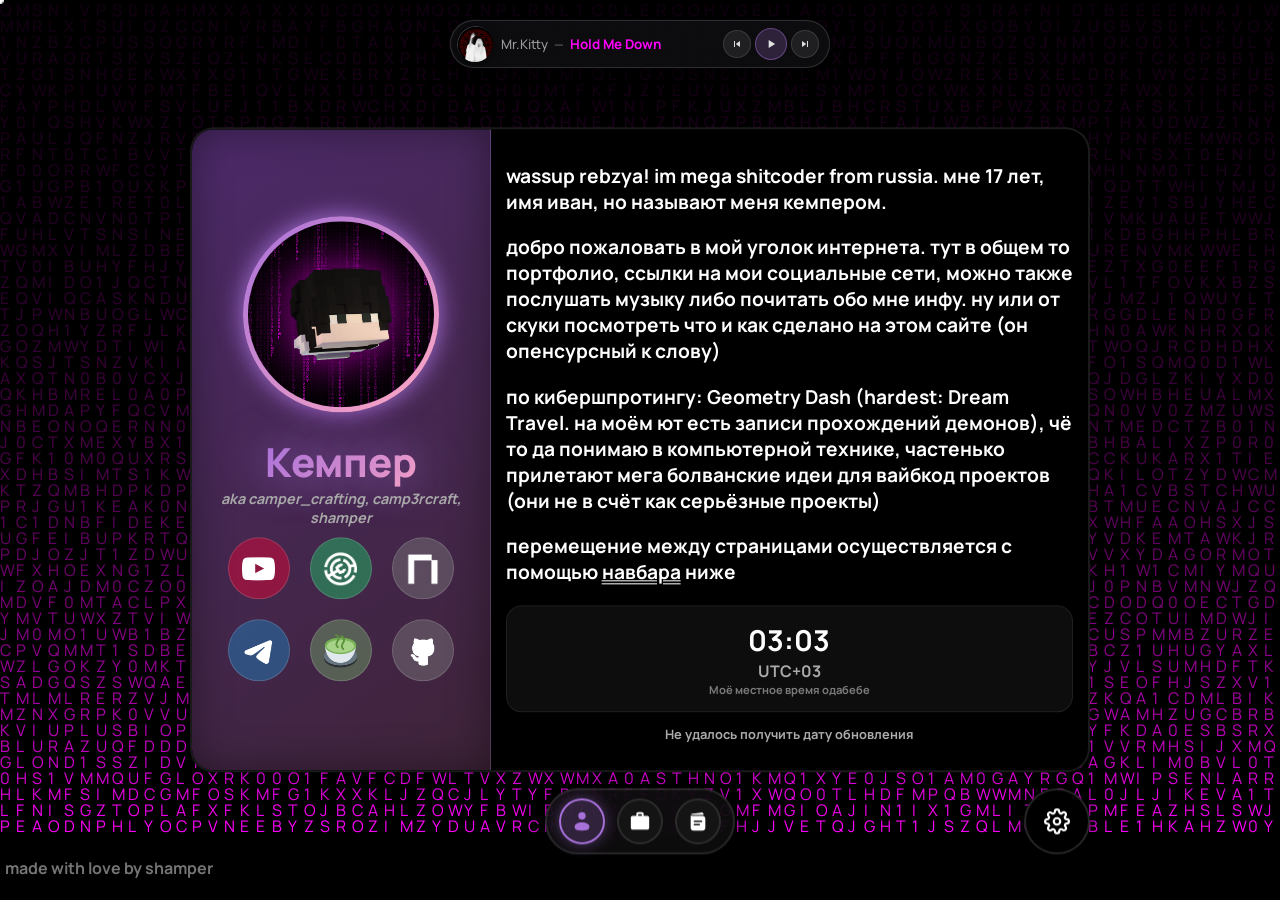
==== commit 075f4bab: "v0.14" ====
--- a/index.html
+++ b/index.html
@@ -42,107 +42,121 @@
         <!-- <a href="https://t.me" style="color: white; text-decoration: underline; font-size: 5em">тегешка</a> -->
         
     <div class="app">
-        <div class="tabs">
-            <div class="tab" data-tab="about">
-                <svg class="tab-icon" viewBox="0 0 24 24" fill="currentColor">
-                    <path d="M12 12c2.21 0 4-1.79 4-4s-1.79-4-4-4-4 1.79-4 4 1.79 4 4 4zm0 2c-2.67 0-8 1.34-8 4v2h16v-2c0-2.66-5.33-4-8-4z"/>
-                </svg>
-                <span class="tab-label">Обо мне</span>
-            </div>
-            <div class="tab" data-tab="portfolio">
-                <svg class="tab-icon" viewBox="0 0 24 24" fill="currentColor">
-                    <path d="M20 6h-4V4c0-1.11-.89-2-2-2h-4c-1.11 0-2 .89-2 2v2H4c-1.11 0-1.99.89-1.99 2L2 19c0 1.11.89 2 2 2h16c1.11 0 2-.89 2-2V8c0-1.11-.89-2-2-2zm-6 0h-4V4h4v2z"/>
-                </svg>
-                <span class="tab-label">Портфолио</span>
-            </div>
-            <div class="tab" data-tab="utils">
-                <svg class="tab-icon" viewBox="0 0 24 24" fill="currentColor">
-                    <path d="M22.7 19l-9.1-9.1c.9-2.3.4-5-1.5-6.9-2-2-5-2.4-7.4-1.3L9 6 6 9 1.6 4.7C.4 7.1.9 10.1 2.9 12.1c1.9 1.9 4.6 2.4 6.9 1.5l9.1 9.1c.4.4 1 .4 1.4 0l2.3-2.3c.5-.4.5-1.1.1-1.4z"/>
-                </svg>
-                <span class="tab-label">Утилиты</span>
-            </div>
-            <div class="tab" data-tab="log">
-                <svg class="tab-icon" viewBox="0 0 24 24" fill="currentColor">
-                    <path d="M14 2H6c-1.1 0-1.99.9-1.99 2L4 20c0 1.1.89 2 1.99 2H18c1.1 0 2-.9 2-2V8l-6-6zm2 16H8v-2h8v2zm0-4H8v-2h8v2zm-3-5V3.5L18.5 9H13z"/>
-                </svg>
-                <span class="tab-label">Ченджлог</span>
+        <div class="window" id="window"></div>
+
+        <nav class="side-navbar navbar" id="navbar" aria-label="Навигация">
+            <div class="nav-capsule">
+                <div class="tab nav-item" data-tab="about">
+                    <svg class="tab-icon nav-icon" viewBox="0 0 24 24" fill="none">
+                        <circle cx="12" cy="6" r="4" fill="currentColor"/>
+                        <path d="M20 17.5C20 19.9853 20 22 12 22C4 22 4 19.9853 4 17.5C4 15.0147 7.58172 13 12 13C16.4183 13 20 15.0147 20 17.5Z" fill="currentColor"/>
+                    </svg>
+                    <span class="nav-tooltip">Обо мне</span>
+                </div>
+                <div class="tab nav-item" data-tab="portfolio">
+                    <svg class="tab-icon nav-icon" viewBox="0 0 24 24" fill="none">
+                        <path d="M20 6h-4V4c0-1.11-.89-2-2-2h-4c-1.11 0-2 .89-2 2v2H4c-1.11 0-1.99.89-1.99 2L2 19c0 1.11.89 2 2 2h16c1.11 0 2-.89 2-2V8c0-1.11-.89-2-2-2zm-6 0h-4V4h4v2z" fill="currentColor"/>
+                    </svg>
+                    <span class="nav-tooltip">Портфолио</span>
+                </div>
+                <div class="tab nav-item" data-tab="log">
+                    <svg class="tab-icon nav-icon" viewBox="0 0 24 24" fill="none">
+                        <path fill-rule="evenodd" clip-rule="evenodd" d="M4 5V19C4 20.6569 5.34315 22 7 22H17C18.6569 22 20 20.6569 20 19V9C20 7.34315 18.6569 6 17 6H5C4.44772 6 4 5.55228 4 5ZM7.25 12C7.25 11.5858 7.58579 11.25 8 11.25H16C16.4142 11.25 16.75 11.5858 16.75 12C16.75 12.4142 16.4142 12.75 16 12.75H8C7.58579 12.75 7.25 12.4142 7.25 12ZM7.25 15.5C7.25 15.0858 7.58579 14.75 8 14.75H13.5C13.9142 14.75 14.25 15.0858 14.25 15.5C14.25 15.9142 13.9142 16.25 13.5 16.25H8C7.58579 16.25 7.25 15.9142 7.25 15.5Z" fill="currentColor"/>
+                        <path d="M4.40879 4.0871C4.75727 4.24338 5 4.59334 5 5H17C17.3453 5 17.6804 5.04375 18 5.12602V4.30604C18 3.08894 16.922 2.15402 15.7172 2.32614L4.91959 3.86865C4.72712 3.89615 4.55271 3.97374 4.40879 4.0871Z" fill="currentColor"/>
+                    </svg>
+                    <span class="nav-tooltip">Ченджлог</span>
+                </div>
+            </div>
+        </nav>
+
+        <!-- Кнопка настроек -->
+        <button id="settings-btn" class="settings-floating-btn" aria-label="Настройки" title="Настройки">
+            <svg width="22" height="22" viewBox="0 0 24 24" fill="none" stroke="currentColor" stroke-width="2" stroke-linecap="round" stroke-linejoin="round">
+                <circle cx="12" cy="12" r="3"></circle>
+                <path d="M19.4 15a1.65 1.65 0 0 0 .33 1.82l.06.06a2 2 0 0 1 0 2.83 2 2 0 0 1-2.83 0l-.06-.06a1.65 1.65 0 0 0-1.82-.33 1.65 1.65 0 0 0-1 1.51V21a2 2 0 0 1-2 2 2 2 0 0 1-2-2v-.09A1.65 1.65 0 0 0 9 19.4a1.65 1.65 0 0 0-1.82.33l-.06.06a2 2 0 0 1-2.83 0 2 2 0 0 1 0-2.83l.06-.06a1.65 1.65 0 0 0 .33-1.82 1.65 1.65 0 0 0-1.51-1H3a2 2 0 0 1-2-2 2 2 0 0 1 2-2h.09A1.65 1.65 0 0 0 4.6 9a1.65 1.65 0 0 0-.33-1.82l-.06-.06a2 2 0 0 1 0-2.83 2 2 0 0 1 2.83 0l.06.06a1.65 1.65 0 0 0 1.82.33H9a1.65 1.65 0 0 0 1-1.51V3a2 2 0 0 1 2-2 2 2 0 0 1 2 2v.09a1.65 1.65 0 0 0 1 1.51 1.65 1.65 0 0 0 1.82-.33l.06-.06a2 2 0 0 1 2.83 0 2 2 0 0 1 0 2.83l-.06.06a1.65 1.65 0 0 0-.33 1.82V9a1.65 1.65 0 0 0 1.51 1H21a2 2 0 0 1 2 2 2 2 0 0 1-2 2h-.09a1.65 1.65 0 0 0-1.51 1z"></path>
+            </svg>
+        </button>
+    </div>
+    
+
+
+    <!-- Затемнение фона при раскрытом аудиоплеере -->
+    <div id="playerBackdrop" class="player-backdrop"></div>
+
+    <!-- Единый микро-капсульный аудиоплеер сверху страницы -->
+    <div class="player player-capsule" id="audioPlayer">
+        <audio id="audio"></audio>
+
+        <!-- 1. СВЁРНУТЫЙ ВИД: МИКРО-КАПСУЛА -->
+        <div class="player-mini" id="playerMini">
+            <div class="player-mini-cover-wrap" id="playerMiniCoverWrap" title="Развернуть аудиоплеер">
+                <img id="miniCover" class="player-mini-cover" src="assets/player/covers/unknown-track.png" alt="Cover">
+                <div class="mini-wave-indicator">
+                    <span class="wave-bar wb1"></span>
+                    <span class="wave-bar wb2"></span>
+                    <span class="wave-bar wb3"></span>
+                </div>
+            </div>
+
+            <div class="player-mini-info" id="playerMiniInfo" title="Развернуть аудиоплеер">
+                <span class="player-mini-author" id="miniAuthor">Автор</span>
+                <span class="player-mini-divider">—</span>
+                <span class="player-mini-title" id="miniTitle">Название</span>
+            </div>
+
+            <div class="player-mini-controls">
+                <button type="button" class="mini-ctrl-btn" id="miniPrevTrack" aria-label="Предыдущий трек">
+                    <svg width="12" height="12" viewBox="0 0 24 24" fill="currentColor">
+                        <path d="M6 6h2v12H6zm3.5 6l8.5 6V6z"/>
+                    </svg>
+                </button>
+                <button type="button" class="mini-ctrl-btn play" id="miniPlayPause" aria-label="Воспроизведение / Пауза">
+                    <img id="miniPlayPauseIcon" src="assets/player/play_arrow.svg" alt="Play">
+                </button>
+                <button type="button" class="mini-ctrl-btn" id="miniNextTrack" aria-label="Следующий трек">
+                    <svg width="12" height="12" viewBox="0 0 24 24" fill="currentColor">
+                        <path d="M6 18l8.5-6L6 6v12zM16 6v12h2V6h-2z"/>
+                    </svg>
+                </button>
             </div>
         </div>
 
-        <div class="window" id="window"></div>
-    </div>
-    
-
-
-    <!-- Капсульный Now Bar сверху экрана для мобильных -->
-    <div id="mobileNowBar" class="mobile-now-bar" aria-label="Сейчас играет">
-        <div class="now-bar-inner">
-            <div class="now-bar-cover-wrap">
-                <img id="nowBarCover" src="assets/player/covers/unknown-track.png" alt="Cover">
-                <div class="now-bar-wave-bars">
-                    <span class="now-bar-bar bar1"></span>
-                    <span class="now-bar-bar bar2"></span>
-                    <span class="now-bar-bar bar3"></span>
-                </div>
-            </div>
-            <div class="now-bar-info">
-                <span class="now-bar-title" id="nowBarTitle">Название</span>
-                <span class="now-bar-author" id="nowBarAuthor">Автор</span>
-            </div>
-            <div class="now-bar-actions">
-                <button type="button" id="nowBarPlayPauseBtn" class="now-bar-play-btn" aria-label="Воспроизведение / Пауза">
-                    <img id="nowBarPlayPauseIcon" src="assets/player/play_arrow.svg" alt="Play">
-                </button>
-                <div class="now-bar-chevron">
-                    <svg width="14" height="14" viewBox="0 0 24 24" fill="none" stroke="currentColor" stroke-width="2.5" stroke-linecap="round" stroke-linejoin="round">
-                        <polyline points="6 9 12 15 18 9"></polyline>
-                    </svg>
-                </div>
-            </div>
-        </div>
-    </div>
-
-    <!-- Затемнение фона при раскрытом плеере на мобилках -->
-    <div id="playerBackdrop" class="player-backdrop"></div>
-
-    <!-- аудиоплеер -->
-    <div class="player">
-        <div class="player-mobile-header">
-            <span class="player-mobile-header-title">Сейчас играет</span>
-            <button type="button" id="playerCloseBtn" class="player-close-btn" aria-label="Свернуть">
+        <!-- 2. РАСКРЫТЫЙ ВИД: БОЛЬШОЙ ПРЯМОУГОЛЬНИК -->
+        <!-- 2. РАСКРЫТЫЙ ВИД: В ТОЧНО ТАКОМ ЖЕ СТИЛЕ КАК РАНЬШЕ -->
+        <div class="player-expanded" id="playerExpanded">
+            <button type="button" id="playerCloseBtn" class="player-close-btn" aria-label="Свернуть" title="Свернуть">
                 <svg width="18" height="18" viewBox="0 0 24 24" fill="none" stroke="currentColor" stroke-width="2.5" stroke-linecap="round" stroke-linejoin="round">
                     <polyline points="18 15 12 9 6 15"></polyline>
                 </svg>
             </button>
+
+            <div style="display: flex; flex-direction: row;">
+                <img id="trackCover" src="assets/player/covers/unknown-track.png" alt="Cover">
+
+                <div style="display: flex; flex-direction: column; width: 100%; margin-left: 10px;">
+                    <span class="player-textTitle" id="trackTitle">Название</span><br>
+                    <span class="player-author fade-in" id="trackAuthor">Автор</span><br>
+
+                    <input class="track-time-slider" type="range" id="seekSlider" min="0" max="100" value="0" step="1">
+
+                    <div id="player-div">
+                        <span id="currentTime">00:00</span>
+                        <span id="duration">00:00</span>
+                    </div>
+
+                </div>
+            </div>
+
+            <div style="width: 100%; display: flex; flex-direction: row; align-items: center; justify-content: center; margin: 0;">
+                <button id="prevTrack" class="player-button"><img src="assets/player/skip_previous.svg"></button>
+                <button id="playPause" class="player-button playPause"><img id="playPauseIcon" src="assets/player/play_arrow.svg"></button>
+                <button id="nextTrack" class="player-button"><img src="assets/player/skip_next.svg"></button>
+            </div>
+
+            <div style="width: 100%; display: flex; align-items: center; justify-content: center;">
+                <input class="player-input" type="range" id="volume" min="0" max="1" value="0.50" step="0.01" style="width: 40%;"><br>
+            </div>
         </div>
-        <audio id="audio"></audio>
-        <div style="display: flex; flex-direction: row;">
-            <img id="trackCover" src="assets/player/covers/unknown-track.png" alt="Cover">
-
-            <div style="display: flex; flex-direction: column; width: 100%; margin-left: 10px;">
-                <span class="player-textTitle" id="trackTitle">Название</span><br>
-                <span class="player-author fade-in" id="trackAuthor">Автор</span><br>
-
-                <input class="track-time-slider" type="range" id="seekSlider" min="0" max="100" value="0" step="1">
-
-                <div id="player-div">
-                    <span id="currentTime">00:00</span>
-                    <span id="duration">00:00</span>
-                </div>
-
-            </div>
-        </div>
-
-        <div style="width: 100%; display: flex; flex-direction: row; align-items: center; justify-content: center; margin: 0;">
-            <button id="prevTrack" class="player-button"><img src="assets/player/skip_previous.svg"></button>
-            <button id="playPause" class="player-button playPause"><img id="playPauseIcon" src="assets/player/play_arrow.svg"></button>
-            <button id="nextTrack" class="player-button"><img src="assets/player/skip_next.svg"></button>
-        </div>
-
-        <div style="width: 100%; display: flex; align-items: center; justify-content: center;">
-            <input class="player-input" type="range" id="volume" min="0" max="1" value="0.50" step="0.01" style="width: 40%;"><br>
-        </div>
-
     </div>
 
 
@@ -155,13 +169,7 @@
         <span id="toastText">Скопировано</span>
     </div>
 
-    <!-- Кнопка настроек -->
-    <button id="settings-btn" class="settings-floating-btn" aria-label="Настройки" title="Настройки">
-        <svg width="22" height="22" viewBox="0 0 24 24" fill="none" stroke="currentColor" stroke-width="2" stroke-linecap="round" stroke-linejoin="round">
-            <circle cx="12" cy="12" r="3"></circle>
-            <path d="M19.4 15a1.65 1.65 0 0 0 .33 1.82l.06.06a2 2 0 0 1 0 2.83 2 2 0 0 1-2.83 0l-.06-.06a1.65 1.65 0 0 0-1.82-.33 1.65 1.65 0 0 0-1 1.51V21a2 2 0 0 1-2 2 2 2 0 0 1-2-2v-.09A1.65 1.65 0 0 0 9 19.4a1.65 1.65 0 0 0-1.82.33l-.06.06a2 2 0 0 1-2.83 0 2 2 0 0 1 0-2.83l.06-.06a1.65 1.65 0 0 0 .33-1.82 1.65 1.65 0 0 0-1.51-1H3a2 2 0 0 1-2-2 2 2 0 0 1 2-2h.09A1.65 1.65 0 0 0 4.6 9a1.65 1.65 0 0 0-.33-1.82l-.06-.06a2 2 0 0 1 0-2.83 2 2 0 0 1 2.83 0l.06.06a1.65 1.65 0 0 0 1.82.33H9a1.65 1.65 0 0 0 1-1.51V3a2 2 0 0 1 2-2 2 2 0 0 1 2 2v.09a1.65 1.65 0 0 0 1 1.51 1.65 1.65 0 0 0 1.82-.33l.06-.06a2 2 0 0 1 2.83 0 2 2 0 0 1 0 2.83l-.06.06a1.65 1.65 0 0 0-.33 1.82V9a1.65 1.65 0 0 0 1.51 1H21a2 2 0 0 1 2 2 2 2 0 0 1-2 2h-.09a1.65 1.65 0 0 0-1.51 1z"></path>
-        </svg>
-    </button>
+
 
     <p class="made-with-love" data-text="made with love by shamper">made with love by shamper</p>
 
--- a/style.css
+++ b/style.css
@@ -1,3 +1,15 @@
+:root {
+    --first_color: #a771da;
+    --second_color: #ffa8c2;
+    --first_color_rgb: 167, 113, 218;
+    --gradient: linear-gradient(135deg, var(--first_color), var(--second_color));
+    --track-color: #ff00fb;
+    --bg-center-color: #220835;
+    --bg-mid-color: #0e0216;
+    --avatar-hue-rotate: 0deg;
+    --avatar-filter: none;
+}
+
 * {
     cursor: none !important;
     isolation: isolate !important;
@@ -24,6 +36,13 @@
     font-family: 'Manrope', sans-serif;
     font-weight: 700;
     color: white;
+    transition: background 0.6s ease;
+}
+
+html.music-playing-theme,
+body.music-playing-theme {
+    background: var(--music-ambient-glow, radial-gradient(circle at 50% 50%, var(--bg-center-color, #220835) 0%, var(--bg-mid-color, #0e0216) 55%, #000000 100%)) !important;
+    background-attachment: fixed !important;
 }
 
 .backgroundGradient {
@@ -52,7 +71,7 @@
 .bgCircle4 {
     animation-timing-function: ease-in-out;
     animation-duration: 7s;
-    animation-name:  bg-circle-anim-4;
+    animation-name: bg-circle-anim-4;
     animation-iteration-count: infinite;
     animation-direction: alternate;
     background: #c300ff85;
@@ -86,7 +105,7 @@
 .bgCircle3 {
     animation-timing-function: ease-in-out;
     animation-duration: 4s;
-    animation-name:  bg-circle-anim-3;
+    animation-name: bg-circle-anim-3;
     animation-iteration-count: infinite;
     animation-direction: alternate;
     background: #9c05aac7;
@@ -119,7 +138,7 @@
 .bgCircle2 {
     animation-timing-function: ease-in-out;
     animation-duration: 7s;
-    animation-name:  bg-circle-anim-2;
+    animation-name: bg-circle-anim-2;
     animation-iteration-count: infinite;
     animation-direction: alternate;
     background: #94078d;
@@ -152,7 +171,7 @@
 .bgCircle1 {
     animation-timing-function: ease-in-out;
     animation-duration: 7s;
-    animation-name:  bg-circle-anim-1;
+    animation-name: bg-circle-anim-1;
     animation-iteration-count: infinite;
     animation-direction: alternate;
     background: #9a00c069;
@@ -185,7 +204,7 @@
 .bgCircle5 {
     animation-timing-function: ease-in-out;
     animation-duration: 7s;
-    animation-name:  bg-circle-anim-5;
+    animation-name: bg-circle-anim-5;
     animation-iteration-count: infinite;
     animation-direction: alternate;
     background: #ffffff00;
@@ -259,7 +278,11 @@
     opacity: 0;
 }
 
-a, button, input, textarea, select {
+a,
+button,
+input,
+textarea,
+select {
     cursor: none !important;
 }
 
@@ -269,66 +292,157 @@
     position: fixed;
     top: 50%;
     transform: translateY(-50%);
-}
-
-.tabs {
-    display: flex;
-    gap: 8px;
-    /* margin-bottom: 10px; */
-}
- 
-.tab {
-    padding: 8px 14px;
+    z-index: 10;
+}
+
+.window {
+    width: 100%;
+    border-radius: 24px;
     background: black;
     /* backdrop-filter: blur(10px); */
-
-    border: 2px solid rgba(255,255,255,0.1);
-    border-radius: 8px;
-    cursor: pointer;
-    border-radius: 10px 10px 0px 0px;
-    transition: all 0.3s ease;
-    width: 25%;
-    font-size: 1.2em;
-}
-
-.tab:hover {
-    background-color: rgb(70, 69, 69);
-}
-
-.tab.active {
-    background: rgb(49, 49, 49);
-    border-radius: 20px 20px 0px 0px;
-    /* transition: all 0.3 ease */
-}
-
-.tab.dash-hover {
-    box-shadow: 0 0 10px #ffffff;
-}
-
-.tab-icon {
-    display: none;
-}
-
-.tab-label {
-    display: inline;
-}
-
-.window {
-    /* height: 100%; */
-    /* padding: 20px; */
-
-    border-radius: 0px 0px 20px 20px;
-
-    background: black;
-    /* backdrop-filter: blur(10px); */
-
-    border: 2px solid rgba(255,255,255,0.1);
-    transition: opacity 0.25s ease, transform 0.25s ease;
-    max-height: 82vh;
+    border: 2px solid rgba(255, 255, 255, 0.1);
+    transition: height 0.35s cubic-bezier(0.4, 0, 0.2, 1);
+    max-height: 80vh;
     overflow-y: auto;
     overflow-x: hidden;
     scrollbar-width: thin;
     scrollbar-color: rgba(255, 255, 255, 0.18) transparent;
+    box-sizing: border-box;
+    will-change: height;
+}
+
+/* ============================================
+   BUBBLEMC CAPSULE NAVBAR (DESKTOP)
+   ============================================ */
+
+.navbar,
+.side-navbar {
+    position: absolute;
+    top: calc(100% + 16px);
+    left: 50%;
+    transform: translateX(-50%);
+    display: flex;
+    align-items: center;
+    justify-content: center;
+    z-index: 50;
+}
+
+.nav-capsule {
+    background: rgba(14, 14, 14, 0.88);
+    backdrop-filter: blur(24px);
+    -webkit-backdrop-filter: blur(24px);
+    border: 2px solid rgba(255, 255, 255, 0.1);
+    border-radius: 50px;
+    padding: 8px 12px;
+    display: flex;
+    flex-direction: row;
+    align-items: center;
+    gap: 12px;
+    box-shadow: 0 10px 30px rgba(0, 0, 0, 0.8), 0 0 1px rgba(255, 255, 255, 0.2);
+    box-sizing: border-box;
+    transition: border-color 0.35s cubic-bezier(0.4, 0, 0.2, 1), box-shadow 0.35s cubic-bezier(0.4, 0, 0.2, 1);
+}
+
+.nav-item {
+    position: relative;
+    width: 46px;
+    height: 46px;
+    border-radius: 50%;
+    display: flex;
+    align-items: center;
+    justify-content: center;
+    color: #ffffff;
+    text-decoration: none;
+    cursor: pointer;
+    background: #141414;
+    border: 2px solid rgba(255, 255, 255, 0.1);
+    transition: background-color 0.25s ease, border-color 0.25s ease, box-shadow 0.25s ease, color 0.25s ease;
+    box-sizing: border-box;
+    user-select: none;
+    overflow: hidden;
+}
+
+/* Плавный градиент для ховера через псевдоэлемент */
+.nav-item::before {
+    content: "";
+    position: absolute;
+    inset: 0;
+    border-radius: 50%;
+    background: var(--gradient);
+    opacity: 0;
+    transition: opacity 0.3s cubic-bezier(0.4, 0, 0.2, 1);
+    pointer-events: none;
+    z-index: 0;
+}
+
+.nav-icon {
+    position: relative;
+    z-index: 1;
+    width: 22px;
+    height: 22px;
+    pointer-events: none;
+    fill: currentColor;
+}
+
+.nav-item:hover {
+    background: rgb(55, 55, 55);
+    border-color: rgba(var(--first_color_rgb), 0.5);
+    color: #ffffff;
+    box-shadow: 0 4px 14px rgba(var(--first_color_rgb), 0.3);
+}
+
+/* Активная кнопка: стиль с переменными first_color, second_color и gradient */
+.nav-item.active {
+    background: rgba(var(--first_color_rgb), 0.22);
+    border: 2px solid var(--first_color);
+    color: var(--first_color);
+    box-shadow: 0 0 16px rgba(var(--first_color_rgb), 0.45);
+}
+
+.nav-item.active:hover {
+    border-color: var(--second_color);
+    color: #ffffff;
+    box-shadow: 0 0 20px rgba(var(--first_color_rgb), 0.65);
+}
+
+.nav-item.active:hover::before {
+    opacity: 1;
+}
+
+.nav-capsule.dash-hover {
+    box-shadow: 0 0 25px var(--first_color), 0 10px 30px rgba(0, 0, 0, 0.8) !important;
+    border-color: var(--first_color) !important;
+}
+
+/* Всплывающая подсказка над кнопками на ПК */
+.nav-tooltip {
+    position: absolute;
+    bottom: calc(100% + 12px);
+    left: 50%;
+    transform: translateX(-50%) translateY(4px);
+    background: rgba(14, 14, 14, 0.95);
+    backdrop-filter: blur(16px);
+    -webkit-backdrop-filter: blur(16px);
+    border: 1.5px solid rgba(255, 255, 255, 0.15);
+    color: #ffffff;
+    padding: 6px 14px;
+    border-radius: 20px;
+    font-family: 'Manrope', sans-serif;
+    font-size: 13px;
+    font-weight: 700;
+    white-space: nowrap;
+    opacity: 0;
+    visibility: hidden;
+    pointer-events: none;
+    box-shadow: 0 8px 24px rgba(0, 0, 0, 0.8), 0 0 1px rgba(255, 255, 255, 0.2);
+    transition: opacity 0.2s ease, transform 0.2s ease, visibility 0.2s ease;
+    z-index: 10000;
+}
+
+.nav-item:hover .nav-tooltip {
+    opacity: 1;
+    visibility: visible;
+    transform: translateX(-50%) translateY(0);
 }
 
 .window::-webkit-scrollbar {
@@ -340,9 +454,13 @@
     border-radius: 10px;
 }
 
-.window.hide {
+.window>* {
+    transition: opacity 0.2s cubic-bezier(0.4, 0, 0.2, 1);
+    will-change: opacity;
+}
+
+.window.hide>* {
     opacity: 0;
-    /* transform: translateY(10px); */
 }
 
 .window.projects-view {
@@ -354,12 +472,12 @@
     transform: rotate(-1deg);
 } */
 
-    #matrix {
-        position: fixed;
-        inset: 0;
-        z-index: -1;
-        background: black;
-    }
+#matrix {
+    position: fixed;
+    inset: 0;
+    z-index: -1;
+    background: transparent;
+}
 
 .about-content {
     display: grid;
@@ -374,22 +492,34 @@
     margin: 0;
     grid-column: 1;
     grid-row: 1;
-    border: 1px solid rgba(255,255,255,0.1);
-    border-radius: 0px 0px 0px 20px;
+    border: none;
+    border-right: 1px solid rgba(255, 255, 255, 0.1);
+    border-radius: 22px 0 0 22px;
     display: flex;
     justify-content: center;
     align-items: center;
     flex-direction: column;
+    padding: 24px 16px;
+    box-sizing: border-box;
+    background: #1c0a2a;
+    background: linear-gradient(145deg, 
+        color-mix(in srgb, var(--first_color, #a771da) 32%, var(--bg-center-color, #220835) 68%) 0%, 
+        color-mix(in srgb, var(--second_color, #ffa8c2) 20%, var(--bg-mid-color, #0e0216) 80%) 100%
+    );
+    transition: background 0.5s ease, border-color 0.4s ease;
+    box-shadow: inset 0 0 40px rgba(0, 0, 0, 0.4);
 }
 
 .about-content-first-title {
     font-size: 2.5em;
-    background-image: linear-gradient(to top, #a771da , #ffa8c2);
-    text-shadow: 0 0 45px #a771da;
+    background-image: var(--gradient);
+    text-shadow: 0 0 45px var(--first_color);
     color: transparent;
     background-clip: text;
+    -webkit-background-clip: text;
     margin: 0;
     font-weight: 900;
+    transition: text-shadow 0.4s ease;
 }
 
 .about-content-first-subtitle {
@@ -427,67 +557,73 @@
 }
 
 .social-bttn img {
-     width: 55%;
-     height: 55%;
-     margin: 0;
+    width: 55%;
+    height: 55%;
+    margin: 0;
 }
 
 .social-bttn.youtube {
     background: rgba(255, 0, 51, 0.404);
-    border: 1px solid rgba(255,255,255,0.15);
+    border: 1px solid rgba(255, 255, 255, 0.15);
     grid-column: 1;
     grid-row: 1;
 }
+
 .social-bttn.youtube:hover {
     background: rgba(255, 0, 51, 1);
 }
 
 .social-bttn.modrinth {
     background: rgba(27, 217, 106, 0.404);
-    border: 1px solid rgba(255,255,255,0.15);
+    border: 1px solid rgba(255, 255, 255, 0.15);
     grid-column: 2;
     grid-row: 1;
 }
+
 .social-bttn.modrinth:hover {
     background: rgba(27, 217, 106, 1);
 }
 
 .social-bttn.namemc {
     background: rgba(131, 131, 131, 0.404);
-    border: 1px solid rgba(255,255,255,0.15);
+    border: 1px solid rgba(255, 255, 255, 0.15);
     grid-column: 3;
     grid-row: 1;
 }
+
 .social-bttn.namemc:hover {
     background: rgba(131, 131, 131, 1);
 }
 
 .social-bttn.telegram {
     background: rgba(27, 145, 209, 0.404);
-    border: 1px solid rgba(255,255,255,0.15);
+    border: 1px solid rgba(255, 255, 255, 0.15);
     grid-column: 1;
     grid-row: 2;
 }
+
 .social-bttn.telegram:hover {
     background: rgba(27, 145, 209, 1);
 }
 
 .social-bttn.termos {
     background: rgba(121, 180, 111, 0.404);
-    border: 1px solid rgba(255,255,255,0.15);
+    border: 1px solid rgba(255, 255, 255, 0.15);
     grid-column: 2;
     grid-row: 2;
 }
+
 .social-bttn.termos:hover {
     background: rgba(121, 180, 111, 1);
 }
 
 .social-bttn.github {
     background: rgba(131, 131, 131, 0.404);
-    border: 1px solid rgba(255,255,255,0.15);
+    border: 1px solid rgba(255, 255, 255, 0.15);
     grid-column: 3;
     grid-row: 2;
 }
+
 .social-bttn.github:hover {
     background: rgba(131, 131, 131, 1);
 }
@@ -587,8 +723,8 @@
     width: 70%;
     padding: 5px;
     border-radius: 50%;
-    background: linear-gradient(to top, #a771da, #ffa8c2);
-    box-shadow: 0 0 25px #a771da;
+    background: var(--gradient);
+    box-shadow: 0 0 25px var(--first_color);
     display: flex;
     align-items: center;
     justify-self: center;
@@ -597,13 +733,17 @@
     transform-origin: center;
     margin: 20px;
     margin-bottom: 0;
-}
-
-.avatar-wrapper img {
+    transition: background 0.4s ease, box-shadow 0.4s ease;
+}
+
+.avatar-wrapper img,
+#avatar {
     width: 100%;
     height: 100%;
     border-radius: 50%;
     object-fit: cover;
+    filter: var(--avatar-filter, hue-rotate(var(--avatar-hue-rotate, 0deg)));
+    transition: filter 0.5s ease;
 }
 
 .avatar-rotating {
@@ -614,6 +754,7 @@
     from {
         transform: rotate(0deg);
     }
+
     to {
         transform: rotate(360deg);
     }
@@ -639,11 +780,9 @@
     position: absolute;
     inset: 0;
 
-    background: radial-gradient(
-        circle at var(--x, 50%) var(--y, 50%),
-        #a771da,
-        #ffa8c2
-    );
+    background: radial-gradient(circle at var(--x, 50%) var(--y, 50%),
+            #a771da,
+            #ffa8c2);
 
     background-clip: text;
     -webkit-background-clip: text;
@@ -663,12 +802,24 @@
 
 .local-info {
     width: 100%;
+    box-sizing: border-box;
     margin-top: 20px;
+    padding: 14px 18px;
+    background: #0d0d0d;
+    border-radius: 16px;
+    border: 1px solid rgba(255, 255, 255, 0.08);
     display: flex;
     flex-direction: column;
     text-align: center;
     align-items: center;
     justify-content: center;
+    box-shadow: 0 4px 16px rgba(0, 0, 0, 0.45);
+    transition: border-color 0.3s ease, box-shadow 0.3s ease;
+}
+
+.local-info:hover {
+    border-color: rgba(var(--first_color_rgb), 0.35);
+    box-shadow: 0 4px 20px rgba(0, 0, 0, 0.6), 0 0 15px rgba(var(--first_color_rgb), 0.15);
 }
 
 .local-info-top,
@@ -758,11 +909,9 @@
     position: absolute;
     inset: 0;
 
-    background: linear-gradient(
-        45deg,
-        rgba(96, 0, 255, 1) 0%,
-        rgba(67, 133, 255, 1) 100%
-    );
+    background: linear-gradient(45deg,
+            rgba(96, 0, 255, 1) 0%,
+            rgba(67, 133, 255, 1) 100%);
 
     opacity: 0.4;
     transition: opacity 0.3s ease;
@@ -817,7 +966,7 @@
     position: absolute;
     inset: 0;
 
-    background: linear-gradient(45deg,rgb(167, 113, 218, 1), rgb(255, 168, 194, 1));
+    background: linear-gradient(45deg, rgb(167, 113, 218, 1), rgb(255, 168, 194, 1));
 
     opacity: 0.4;
     transition: opacity 0.3s ease;
@@ -836,7 +985,7 @@
     position: absolute;
     inset: 0;
 
-    background: linear-gradient(45deg,rgb(255, 156, 124, 1), rgb(255, 190, 0, 1));
+    background: linear-gradient(45deg, rgb(255, 156, 124, 1), rgb(255, 190, 0, 1));
 
     opacity: 0.4;
     transition: opacity 0.3s ease;
@@ -855,7 +1004,7 @@
     position: absolute;
     inset: 0;
 
-    background: linear-gradient(45deg,rgb(255, 156, 124, 1), rgb(255, 190, 0, 1));
+    background: linear-gradient(45deg, rgb(255, 156, 124, 1), rgb(255, 190, 0, 1));
 
     opacity: 0.4;
     transition: opacity 0.3s ease;
@@ -874,7 +1023,7 @@
     position: absolute;
     inset: 0;
 
-    background: linear-gradient(45deg,rgb(123, 220, 252, 1), rgb(247, 95, 234, 1));
+    background: linear-gradient(45deg, rgb(123, 220, 252, 1), rgb(247, 95, 234, 1));
 
     opacity: 0.4;
     transition: opacity 0.3s ease;
@@ -893,7 +1042,7 @@
     position: absolute;
     inset: 0;
 
-    background: linear-gradient(45deg,rgb(255, 0, 89, 1), rgb(255, 0, 224, 1));
+    background: linear-gradient(45deg, rgb(255, 0, 89, 1), rgb(255, 0, 224, 1));
 
     opacity: 0.4;
     transition: opacity 0.3s ease;
@@ -912,7 +1061,7 @@
     position: absolute;
     inset: 0;
 
-    background: linear-gradient(45deg,rgb(255, 4, 8, 1), rgb(250, 51, 52, 1));
+    background: linear-gradient(45deg, rgb(255, 4, 8, 1), rgb(250, 51, 52, 1));
 
     opacity: 0.4;
     transition: opacity 0.3s ease;
@@ -931,7 +1080,7 @@
     position: absolute;
     inset: 0;
 
-    background: linear-gradient(45deg,rgb(72, 131, 147, 1), rgb(2, 113, 146, 1));
+    background: linear-gradient(45deg, rgb(72, 131, 147, 1), rgb(2, 113, 146, 1));
 
     opacity: 0.4;
     transition: opacity 0.3s ease;
@@ -961,11 +1110,9 @@
     position: absolute;
     inset: 0;
 
-    background: linear-gradient(
-        45deg,
-        rgba(96, 0, 255, 1) 0%,
-        rgba(67, 133, 255, 1) 100%
-    );
+    background: linear-gradient(45deg,
+            rgba(96, 0, 255, 1) 0%,
+            rgba(67, 133, 255, 1) 100%);
 
     opacity: 0.4;
     transition: opacity 0.3s ease;
@@ -996,7 +1143,7 @@
     position: absolute;
     inset: 0;
 
-    background: linear-gradient(45deg,rgb(167, 113, 218, 1), rgb(255, 168, 194, 1));
+    background: linear-gradient(45deg, rgb(167, 113, 218, 1), rgb(255, 168, 194, 1));
 
     opacity: 0.4;
     transition: opacity 0.3s ease;
@@ -1011,7 +1158,7 @@
     position: absolute;
     inset: 0;
 
-    background: linear-gradient(45deg,rgb(255, 156, 124, 1), rgb(255, 190, 0, 1));
+    background: linear-gradient(45deg, rgb(255, 156, 124, 1), rgb(255, 190, 0, 1));
 
     opacity: 0.4;
     transition: opacity 0.3s ease;
@@ -1026,7 +1173,7 @@
     position: absolute;
     inset: 0;
 
-    background: linear-gradient(45deg,rgb(255, 156, 124, 1), rgb(255, 190, 0, 1));
+    background: linear-gradient(45deg, rgb(255, 156, 124, 1), rgb(255, 190, 0, 1));
 
     opacity: 0.4;
     transition: opacity 0.3s ease;
@@ -1041,7 +1188,7 @@
     position: absolute;
     inset: 0;
 
-    background: linear-gradient(45deg,rgb(123, 220, 252, 1), rgb(247, 95, 234, 1));
+    background: linear-gradient(45deg, rgb(123, 220, 252, 1), rgb(247, 95, 234, 1));
 
     opacity: 0.4;
     transition: opacity 0.3s ease;
@@ -1056,7 +1203,7 @@
     position: absolute;
     inset: 0;
 
-    background: linear-gradient(45deg,rgb(255, 0, 89, 1), rgb(255, 0, 224, 1));
+    background: linear-gradient(45deg, rgb(255, 0, 89, 1), rgb(255, 0, 224, 1));
 
     opacity: 0.4;
     transition: opacity 0.3s ease;
@@ -1071,7 +1218,7 @@
     position: absolute;
     inset: 0;
 
-    background: linear-gradient(45deg,rgb(255, 4, 8, 1), rgb(250, 51, 52, 1));
+    background: linear-gradient(45deg, rgb(255, 4, 8, 1), rgb(250, 51, 52, 1));
 
     opacity: 0.4;
     transition: opacity 0.3s ease;
@@ -1086,7 +1233,7 @@
     position: absolute;
     inset: 0;
 
-    background: linear-gradient(45deg,rgb(72, 131, 147, 1), rgb(2, 113, 146, 1));
+    background: linear-gradient(45deg, rgb(72, 131, 147, 1), rgb(2, 113, 146, 1));
 
     opacity: 0.4;
     transition: opacity 0.3s ease;
@@ -1253,7 +1400,7 @@
 .project-link-btn:hover {
     /* transform: translateY(-2px); */
 
-    background: rgba(255,255,255,0.15);
+    background: rgba(255, 255, 255, 0.15);
 }
 
 .project-link-btn img {
@@ -1266,13 +1413,15 @@
 #modal {
     position: fixed;
     inset: 0;
+    z-index: 90000;
 
     display: flex;
     justify-content: center;
     align-items: center;
 
-    background: rgba(255,255,255,0.05);
-    backdrop-filter: blur(10px);
+    background: rgba(0, 0, 0, 0.75);
+    backdrop-filter: blur(12px);
+    -webkit-backdrop-filter: blur(12px);
 
     opacity: 0;
     pointer-events: none;
@@ -1293,10 +1442,10 @@
     width: auto;
     border-radius: 20px;
 
-    background: rgba(255,255,255,0.05);
+    background: rgba(255, 255, 255, 0.05);
     backdrop-filter: blur(10px);
 
-    border: 2px solid rgba(255,255,255,0.1);
+    border: 2px solid rgba(255, 255, 255, 0.1);
 }
 
 .modal-header h1 {
@@ -1341,7 +1490,7 @@
     background: black;
     /* backdrop-filter: blur(10px); */
 
-    border: 2px solid rgba(255,255,255,0.1);
+    border: 2px solid rgba(255, 255, 255, 0.1);
 
     transform: scale(0.95);
     transition: transform 0.25s ease;
@@ -1390,7 +1539,7 @@
 
     border-radius: 8px;
 
-    background: rgba(255,255,255,0.08);
+    background: rgba(255, 255, 255, 0.08);
     color: #bbb;
 }
 
@@ -1443,8 +1592,8 @@
 
     border-radius: 10px;
 
-    background: rgba(255,255,255,0.08);
-    border: 1px solid rgba(255,255,255,0.12);
+    background: rgba(255, 255, 255, 0.08);
+    border: 1px solid rgba(255, 255, 255, 0.12);
     color: white;
 
     cursor: pointer;
@@ -1460,7 +1609,7 @@
 }
 
 .gallery-arrow:hover {
-    background: rgba(255,255,255,0.15);
+    background: rgba(255, 255, 255, 0.15);
 }
 
 .gallery-arrow.left {
@@ -1502,7 +1651,7 @@
     height: 6px;
     border-radius: 50%;
 
-    background: rgba(255,255,255,0.3);
+    background: rgba(255, 255, 255, 0.3);
     cursor: pointer;
 }
 
@@ -1518,8 +1667,8 @@
 }
 
 .page-btn {
-    border: 1px solid rgba(255,255,255,0.15);
-    background: rgba(255,255,255,0.05);
+    border: 1px solid rgba(255, 255, 255, 0.15);
+    background: rgba(255, 255, 255, 0.05);
 
     color: #fff;
     cursor: pointer;
@@ -1529,7 +1678,7 @@
     background: black;
     /* backdrop-filter: blur(10px); */
 
-    border: 2px solid rgba(255,255,255,0.1);
+    border: 2px solid rgba(255, 255, 255, 0.1);
     border-radius: 8px;
     cursor: pointer;
     border-radius: 10px;
@@ -1587,7 +1736,7 @@
     background: black;
     /* backdrop-filter: blur(10px); */
 
-    border: 2px solid rgba(255,255,255,0.1);
+    border: 2px solid rgba(255, 255, 255, 0.1);
     margin: 20px;
     margin-bottom: 10px;
 }
@@ -1631,7 +1780,7 @@
     text-align: center;
     font-size: 1.2em;
     color: #ddd;
-    position: relative;   
+    position: relative;
 }
 
 .log-repo-link::after {
@@ -1640,11 +1789,9 @@
     position: absolute;
     inset: 0;
 
-    background: radial-gradient(
-        circle at var(--x, 50%) var(--y, 50%),
-        #a771da,
-        #ffa8c2
-    );
+    background: radial-gradient(circle at var(--x, 50%) var(--y, 50%),
+            #a771da,
+            #ffa8c2);
 
     background-clip: text;
     -webkit-background-clip: text;
@@ -1699,52 +1846,354 @@
 
 
 
-/* плеер */
-.player {
+/* ==========================================
+   TOP MORPHING CAPSULE AUDIO PLAYER
+   ========================================== */
+
+/* Затемнение фона при раскрытии */
+.player-backdrop {
+    display: block;
+    position: fixed;
+    inset: 0;
+    background: rgba(0, 0, 0, 0.65);
+    backdrop-filter: blur(8px);
+    -webkit-backdrop-filter: blur(8px);
+    z-index: 10003;
+    opacity: 0;
+    pointer-events: none;
+    transition: opacity 0.35s ease;
+}
+
+body.player-expanded .player-backdrop {
+    opacity: 1;
+    pointer-events: auto;
+}
+
+/* Единая капсула плеера сверху */
+.player.player-capsule {
+    position: fixed;
+    top: 20px;
+    left: 50%;
+    transform: translateX(-50%);
+    z-index: 10005;
+    box-sizing: border-box;
+    overflow: hidden;
+    width: 380px;
+    max-width: calc(100vw - 24px);
+    height: 48px;
+    border-radius: 24px;
+    padding: 0;
+    background: rgba(14, 14, 18, 0.88);
+    backdrop-filter: blur(28px);
+    -webkit-backdrop-filter: blur(28px);
+    border: 1.5px solid rgba(255, 255, 255, 0.14);
+    box-shadow: 0 10px 30px rgba(0, 0, 0, 0.75), 0 0 1px rgba(255, 255, 255, 0.2);
+    user-select: none;
+
+    /* Плавная быстрая трансформация размеров и формы капсулы */
+    transition: width 0.22s cubic-bezier(0.16, 1, 0.3, 1),
+        height 0.22s cubic-bezier(0.16, 1, 0.3, 1),
+        border-radius 0.22s cubic-bezier(0.16, 1, 0.3, 1),
+        border-color 0.2s ease,
+        box-shadow 0.22s ease,
+        background 0.2s ease;
+}
+
+.player.player-capsule.playing {
+    border-color: rgba(var(--first_color_rgb), 0.4);
+    box-shadow: 0 10px 32px rgba(0, 0, 0, 0.85), 0 0 18px rgba(var(--first_color_rgb), 0.22);
+}
+
+/* Свёрнутое состояние (микро-капсула) */
+.player.player-capsule:not(.expanded) {
+    width: 380px;
+    max-width: calc(100vw - 24px);
+    height: 48px;
+    border-radius: 24px;
+    padding: 0;
+}
+
+/* Раскрытое состояние (в точно таком же стиле как раньше) */
+.player.player-capsule.expanded,
+body.player-expanded .player.player-capsule {
+    width: 400px;
+    max-width: calc(100vw - 24px);
+    height: 235px;
+    border-radius: 20px;
+    padding: 0;
+    background: black;
+    border: 2px solid rgba(255, 255, 255, 0.1);
+    box-shadow: 0 10px 30px rgba(0, 0, 0, 0.85);
+}
+
+/* ------------------------------------------
+   1. СВЁРНУТЫЙ ВИД (.player-mini)
+   ------------------------------------------ */
+.player-mini {
     position: absolute;
-    bottom: 10px;
-
+    inset: 0;
+    display: flex;
+    align-items: center;
+    justify-content: space-between;
+    padding: 5px 10px 5px 6px;
+    box-sizing: border-box;
+    width: 100%;
+    height: 100%;
+}
+
+/* В свёрнутом виде: контент появляется сразу после сжатия капсулы */
+.player.player-capsule:not(.expanded) .player-mini {
+    opacity: 1;
+    transform: scale(1);
+    pointer-events: auto;
+    transition: opacity 0.12s ease-out 0.20s, transform 0.12s ease-out 0.20s;
+}
+
+/* При раскрытии: контент свёрнутого плеера быстро пропадает */
+.player.player-capsule.expanded .player-mini,
+body.player-expanded .player.player-capsule .player-mini {
+    opacity: 0;
+    transform: scale(0.92);
+    pointer-events: none;
+    transition: opacity 0.08s ease-in 0s, transform 0.08s ease-in 0s;
+}
+
+.player-mini-cover-wrap {
+    position: relative;
+    width: 36px;
+    height: 36px;
+    border-radius: 50%;
+    overflow: hidden;
+    flex-shrink: 0;
+    cursor: pointer;
+    box-shadow: 0 2px 8px rgba(0, 0, 0, 0.5);
+}
+
+.player-mini-cover {
+    width: 100%;
+    height: 100%;
+    border-radius: 50%;
+    object-fit: cover;
+    border: 1px solid rgba(255, 255, 255, 0.2);
+    display: block;
+    transition: transform 0.3s ease;
+}
+
+.player.player-capsule.playing .player-mini-cover {
+    animation: mini-cover-spin 8s linear infinite;
+}
+
+@keyframes mini-cover-spin {
+    from {
+        transform: rotate(0deg);
+    }
+
+    to {
+        transform: rotate(360deg);
+    }
+}
+
+.mini-wave-indicator {
+    position: absolute;
+    inset: 0;
+    background: rgba(0, 0, 0, 0.35);
+    display: flex;
+    align-items: center;
+    justify-content: center;
+    gap: 2px;
+    opacity: 0;
+    transition: opacity 0.3s ease;
+    border-radius: 50%;
+}
+
+.player.player-capsule.playing .mini-wave-indicator {
+    opacity: 1;
+}
+
+.wave-bar {
+    width: 2px;
+    height: 12px;
+    background: var(--track-color, #ff00fb);
+    border-radius: 2px;
+    animation: miniWaveAnim 1s ease-in-out infinite alternate;
+}
+
+.wave-bar.wb1 {
+    animation-delay: 0s;
+}
+
+.wave-bar.wb2 {
+    animation-delay: 0.25s;
+}
+
+.wave-bar.wb3 {
+    animation-delay: 0.5s;
+}
+
+@keyframes miniWaveAnim {
+    0% {
+        height: 4px;
+    }
+
+    100% {
+        height: 13px;
+    }
+}
+
+.player-mini-info {
+    display: flex;
+    align-items: center;
+    gap: 6px;
+    flex: 1;
+    min-width: 0;
+    overflow: hidden;
+    padding: 0 8px;
+    cursor: pointer;
+}
+
+.player-mini-author {
+    font-size: 0.82em;
+    font-weight: 500;
+    color: #999;
+    white-space: nowrap;
+    overflow: hidden;
+    text-overflow: ellipsis;
+    max-width: 45%;
+    flex-shrink: 1;
+}
+
+.player-mini-divider {
+    font-size: 0.78em;
+    color: #555;
+    flex-shrink: 0;
+}
+
+.player-mini-title {
+    font-size: 0.84em;
+    font-weight: 700;
+    color: var(--track-color, #ff00fb);
+    white-space: nowrap;
+    overflow: hidden;
+    text-overflow: ellipsis;
+    flex: 1;
+    min-width: 0;
+    transition: color 0.5s ease;
+}
+
+.player-mini-controls {
+    display: flex;
+    align-items: center;
+    gap: 4px;
+    flex-shrink: 0;
+}
+
+.mini-ctrl-btn {
+    width: 28px;
+    height: 28px;
+    border-radius: 50%;
+    background: rgba(255, 255, 255, 0.08);
+    border: 1px solid rgba(255, 255, 255, 0.12);
+    color: #ddd;
+    display: flex;
+    align-items: center;
+    justify-content: center;
+    cursor: pointer;
+    transition: all 0.2s ease;
+    padding: 0;
+}
+
+.mini-ctrl-btn:hover {
+    background: rgba(255, 255, 255, 0.2);
+    color: #fff;
+    transform: scale(1.08);
+}
+
+.mini-ctrl-btn:active {
+    transform: scale(0.92);
+}
+
+.mini-ctrl-btn.play {
+    width: 32px;
+    height: 32px;
+    background: rgba(var(--first_color_rgb), 0.22);
+    border-color: rgba(var(--first_color_rgb), 0.45);
+}
+
+.mini-ctrl-btn.play:hover {
+    background: rgba(var(--first_color_rgb), 0.38);
+    box-shadow: 0 0 12px rgba(var(--first_color_rgb), 0.4);
+}
+
+.mini-ctrl-btn.play img {
+    width: 14px;
+    height: 14px;
+    display: block;
+}
+
+/* ------------------------------------------
+   2. РАСКРЫТЫЙ ВИД (.player-expanded)
+   ------------------------------------------ */
+/* ------------------------------------------
+   2. РАСКРЫТЫЙ ВИД (.player-expanded)
+   В точно таком же стиле как раньше
+   ------------------------------------------ */
+.player-expanded {
+    position: absolute;
+    inset: 0;
+    display: flex;
+    flex-direction: column;
     padding: 20px;
-    width: 400px;
-    display: flex;
-    flex-direction: column;
-
-    border-radius: 20px;
-    background: black;
-    /* backdrop-filter: blur(10px); */
-    border: 2px solid rgba(255,255,255,0.1);
-
+    box-sizing: border-box;
+    width: 100%;
+    height: 100%;
+}
+
+/* В свёрнутом виде: контент раскрытого плеера быстро пропадает */
+.player.player-capsule:not(.expanded) .player-expanded {
     opacity: 0;
-    transform: translateY(120px);
-    transition: opacity 0.7s ease, transform 0.7s ease;
-}
-
-.player.show {
+    transform: translateY(8px) scale(0.96);
+    pointer-events: none;
+    transition: opacity 0.08s ease-in 0s, transform 0.08s ease-in 0s;
+}
+
+/* При раскрытии: ПОСЛЕ быстрой анимки раскрытия капсулы показать контент */
+.player.player-capsule.expanded .player-expanded,
+body.player-expanded .player.player-capsule .player-expanded {
     opacity: 1;
-    transform: translateY(0);
-}
-
-.player > * {
-    opacity: 0;
-    transform: translateY(12px);
-    transition: opacity 0.5s ease, transform 0.5s ease;
-}
-
-.player.show > * {
-    opacity: 1;
-    transform: translateY(0);
-}
-
-.player.show > *:nth-child(1) { transition-delay: 0.05s; }
-.player.show > *:nth-child(2) { transition-delay: 0.1s; }
-.player.show > *:nth-child(3) { transition-delay: 0.15s; }
-.player.show > *:nth-child(4) { transition-delay: 0.2s; }
+    transform: translateY(0) scale(1);
+    pointer-events: auto;
+    transition: opacity 0.14s ease-out 0.20s, transform 0.14s cubic-bezier(0.2, 0.8, 0.2, 1) 0.20s;
+}
+
+.player-close-btn {
+    position: absolute;
+    top: 8px;
+    right: 8px;
+    background: transparent;
+    border: none;
+    border-radius: 50%;
+    width: 24px;
+    height: 24px;
+    display: flex;
+    align-items: center;
+    justify-content: center;
+    color: rgba(255, 255, 255, 0.35);
+    cursor: pointer;
+    transition: color 0.2s ease, transform 0.2s ease;
+    padding: 0;
+    z-index: 10;
+}
+
+.player-close-btn:hover {
+    color: #fff;
+    transform: scale(1.1);
+}
 
 #trackCover {
     user-select: none;
     width: 100px;
     height: 100px;
-    display:block;
+    display: block;
     border-radius: 20px;
     transition: transform 0.001s ease-out;
     transform-origin: center;
@@ -1755,11 +2204,11 @@
     /* margin-top: 20px; */
     font-size: 1.3em;
     cursor: pointer;
-    color: #ff00fb;
-    text-shadow: 0 0 15px #ff00fb;
+    color: var(--track-color, #ff00fb);
+    text-shadow: 0 0 15px var(--track-color, #ff00fb);
     text-align: left;
     opacity: 1;
-    transition: opacity 0.5s ease-in-out;
+    transition: opacity 0.5s ease-in-out, color 0.5s ease, text-shadow 0.5s ease;
 }
 
 .player-author {
@@ -1776,64 +2225,65 @@
 }
 
 .track-time-slider {
-  -webkit-appearance: none; /* убираем стандартный стиль */
-  appearance: none;
-  width: 100%;
-  height: 8px;
-  background: #dddddd00;
-  border-radius: 5px;
-  outline: none;
-  margin-top: 15px;
-  margin-bottom: 5px;
-}
-
+    -webkit-appearance: none;
+    appearance: none;
+    width: 100%;
+    height: 8px;
+    background: #dddddd00;
+    border-radius: 5px;
+    outline: none;
+    margin-top: 15px;
+    margin-bottom: 5px;
+    cursor: pointer;
+}
 
 /* chrome and safari */
 .track-time-slider::-webkit-slider-runnable-track {
-  height: 7px;
-  background: #ff00fb;
-  border-radius: 55px;
+    height: 7px;
+    background: var(--track-color, #ff00fb);
+    border-radius: 55px;
+    transition: background 0.5s ease;
 }
 
 .track-time-slider::-webkit-slider-thumb {
-      -webkit-appearance: none;
-  appearance: none;
-  width: 16px;
-  height: 16px;
-  background-color: rgba(255, 255, 255, 0.5);
-  border: 1px solid rgba(255, 255, 255, 0.1);
-  border-radius: 55px;
-  margin-top: -5px;
-}
-
+    -webkit-appearance: none;
+    appearance: none;
+    width: 16px;
+    height: 16px;
+    background-color: rgba(255, 255, 255, 0.5);
+    border: 1px solid rgba(255, 255, 255, 0.1);
+    border-radius: 55px;
+    margin-top: -5px;
+    cursor: pointer;
+}
 
 /* firefox */
 .track-time-slider::-moz-range-track {
-  height: 5px;
-  background-color: rgba(255, 255, 255, 0.2);
-  border: 1px solid rgba(255, 255, 255, 0.1);
-  border-radius: 55px;
+    height: 5px;
+    background-color: rgba(255, 255, 255, 0.2);
+    border: 1px solid rgba(255, 255, 255, 0.1);
+    border-radius: 55px;
 }
 
 .track-time-slider::-moz-range-progress {
-  height: 9px;
-  background: #ff00fb;
-  box-shadow: 0 0 25px #ff00fb;
-  border-radius: 55px;
-  position: relative;   /* добавляем позиционирование */
-  z-index: 2;
+    height: 9px;
+    background: var(--track-color, #ff00fb);
+    box-shadow: 0 0 25px var(--track-color, #ff00fb);
+    border-radius: 55px;
+    position: relative;
+    z-index: 2;
+    transition: background 0.5s ease, box-shadow 0.5s ease;
 }
 
 .track-time-slider::-moz-range-thumb {
-  width: 16px;
-  height: 16px;
-  background-color: rgba(255, 255, 255, 0.5);
-  border: 1px solid rgba(255, 255, 255, 0.1);
-  border-radius: 55px;
-  /* cursor: pointer; */
-  transition: 0.3s ease;
-  position: relative;   /* добавляем позиционирование */
-  z-index: 1; 
+    width: 16px;
+    height: 16px;
+    background-color: rgba(255, 255, 255, 0.5);
+    border: 1px solid rgba(255, 255, 255, 0.1);
+    border-radius: 55px;
+    transition: 0.3s ease;
+    position: relative;
+    z-index: 1;
 }
 
 #player-div {
@@ -1846,8 +2296,7 @@
 
 #player-div span {
     margin-top: 0;
-    color: #ff00fb;
-    font-size: 40px;
+    color: var(--track-color, #ff00fb);
     text-shadow: 0 0 15px #ddd;
 }
 
@@ -1870,7 +2319,7 @@
     width: 50px;
     background-color: rgb(49, 49, 49);
     border-radius: 20px;
-	/* backdrop-filter: blur(5px); */
+    /* backdrop-filter: blur(5px); */
     padding: 4px;
     border: 2px solid rgba(255, 255, 255, 0.1);
     font-size: 15px;
@@ -1879,7 +2328,7 @@
         'FILL' 1,
         'wght' 400,
         'GRAD' 0,
-        'opsz' 24
+        'opsz' 24;
 }
 
 .player-button svg {
@@ -1893,63 +2342,64 @@
 
 .player-button.playPause {
     width: 60px;
-    height: 50px
+    height: 50px;
 }
 
 .player-input {
-  -webkit-appearance: none; /* убираем стандартный стиль */
-  appearance: none;
-  width: 100px;
-  height: 8px;
-  background: #dddddd00;
-  border-radius: 5px;
-  outline: none;
+    -webkit-appearance: none;
+    appearance: none;
+    width: 100px;
+    height: 8px;
+    background: #dddddd00;
+    border-radius: 5px;
+    outline: none;
 }
 
 /* Chrome, Safari */
 .player-input::-webkit-slider-runnable-track {
-  height: 7px;
-  background: #ff00fb;
-  border-radius: 55px;
+    height: 7px;
+    background: var(--track-color, #ff00fb);
+    border-radius: 55px;
+    transition: background 0.5s ease;
 }
 
 .player-input::-webkit-slider-thumb {
-  -webkit-appearance: none;
-  appearance: none;
-  width: 16px;
-  height: 16px;
-  background-color: rgba(255, 255, 255, 0.5);
-  border: 1px solid rgba(255, 255, 255, 0.1);
-  border-radius: 55px;
-  margin-top: -5px; /* чтобы кружок был по центру трека */
-}
-
+    -webkit-appearance: none;
+    appearance: none;
+    width: 16px;
+    height: 16px;
+    background-color: rgba(255, 255, 255, 0.5);
+    border: 1px solid rgba(255, 255, 255, 0.1);
+    border-radius: 55px;
+    margin-top: -5px;
+}
 
 /* Firefox */
 .player-input::-moz-range-track {
-  height: 5px;
-  background: #466e7a78;
-  border-radius: 55px;
+    height: 5px;
+    background: #466e7a78;
+    border-radius: 55px;
 }
 
 .player-input::-moz-range-progress {
-  height: 9px;
-  background: #ff00fb;
-  box-shadow: 0 0 25px #ff00fb;
-  border-radius: 55px;
-  position: relative;   /* добавляем позиционирование */
-  z-index: 2;
+    height: 9px;
+    background: var(--track-color, #ff00fb);
+    box-shadow: 0 0 25px var(--track-color, #ff00fb);
+    border-radius: 55px;
+    position: relative;
+    z-index: 2;
+    transition: background 0.5s ease, box-shadow 0.5s ease;
 }
 
 .player-input::-moz-range-thumb {
-  width: 16px;
-  height: 16px;
-  background-color: rgba(255, 255, 255, 0.5);
-  border: 1px solid rgba(255, 255, 255, 0.1);
-  border-radius: 55px;
-  transition: 0.3s ease;
-  position: relative;   /* добавляем позиционирование */
-  z-index: 1;   
+    width: 16px;
+    height: 16px;
+    background-color: rgba(255, 255, 255, 0.5);
+    border: 1px solid rgba(255, 255, 255, 0.1);
+    border-radius: 55px;
+    transition: 0.3s ease;
+    position: relative;
+    z-index: 1;
 }
 
 
@@ -2120,9 +2570,9 @@
 }
 
 .cp-hue-slider {
-    background: linear-gradient(to right, 
-        #ff0000 0%, #ffff00 17%, #00ff00 33%, 
-        #00ffff 50%, #0000ff 67%, #ff00ff 83%, #ff0000 100%);
+    background: linear-gradient(to right,
+            #ff0000 0%, #ffff00 17%, #00ff00 33%,
+            #00ffff 50%, #0000ff 67%, #ff00ff 83%, #ff0000 100%);
 }
 
 .cp-slider-handle {
@@ -2197,7 +2647,8 @@
     outline: none;
 }
 
-.cp-copy-btn, .mc-clear-btn {
+.cp-copy-btn,
+.mc-clear-btn {
     background: #222;
     border: 1px solid rgba(255, 255, 255, 0.15);
     color: #ddd;
@@ -2209,12 +2660,14 @@
     font-family: 'Manrope', sans-serif;
 }
 
-.cp-copy-btn:hover, .mc-clear-btn:hover {
+.cp-copy-btn:hover,
+.mc-clear-btn:hover {
     background: #333;
     color: #fff;
 }
 
-.cp-presets-title, .mc-samples-label {
+.cp-presets-title,
+.mc-samples-label {
     font-size: 0.85em;
     color: #888;
     margin-top: 4px;
@@ -2250,7 +2703,8 @@
     gap: 20px;
 }
 
-.mc-input-area, .mc-output-area {
+.mc-input-area,
+.mc-output-area {
     display: flex;
     flex-direction: column;
     gap: 8px;
@@ -2322,7 +2776,7 @@
 .mc-output-box {
     min-height: 90px;
     background: #000;
-    border: 2px solid rgba(255,255,255,0.1);
+    border: 2px solid rgba(255, 255, 255, 0.1);
     border-radius: 12px;
     padding: 16px;
     box-sizing: border-box;
@@ -2351,7 +2805,7 @@
 .mc-big-copy-btn {
     background: black;
     color: #fff;
-    border: 2px solid rgba(255,255,255,0.1);
+    border: 2px solid rgba(255, 255, 255, 0.1);
     border-radius: 12px;
     padding: 14px 20px;
     font-size: 1.05em;
@@ -2381,7 +2835,7 @@
 
 .mc-sample-btn {
     background: black;
-    border: 2px solid rgba(255,255,255,0.1);
+    border: 2px solid rgba(255, 255, 255, 0.1);
     color: #ddd;
     border-radius: 8px;
     padding: 6px 12px;
@@ -2416,7 +2870,7 @@
     letter-spacing: 0.5px;
     opacity: 0;
     pointer-events: none;
-    z-index: 10000;
+    z-index: 95000;
     transition: opacity 0.5s cubic-bezier(0.4, 0, 0.2, 1), transform 0.5s cubic-bezier(0.4, 0, 0.2, 1);
     display: flex;
     align-items: center;
@@ -2545,7 +2999,9 @@
 }
 
 @keyframes spSpin {
-    to { transform: rotate(360deg); }
+    to {
+        transform: rotate(360deg);
+    }
 }
 
 .sp-card {
@@ -3833,9 +4289,9 @@
     align-items: center;
     justify-content: center;
     background-image: linear-gradient(45deg, #181818 25%, transparent 25%),
-                      linear-gradient(-45deg, #181818 25%, transparent 25%),
-                      linear-gradient(45deg, transparent 75%, #181818 75%),
-                      linear-gradient(-45deg, transparent 75%, #181818 75%);
+        linear-gradient(-45deg, #181818 25%, transparent 25%),
+        linear-gradient(45deg, transparent 75%, #181818 75%),
+        linear-gradient(-45deg, transparent 75%, #181818 75%);
     background-size: 16px 16px;
     background-position: 0 0, 0 8px, 8px -8px, -8px 0px;
     background-color: #0d0d0d;
@@ -3938,6 +4394,7 @@
     .qr-studio-container {
         grid-template-columns: 1fr;
     }
+
     .qr-preview-panel {
         position: static;
     }
@@ -4008,7 +4465,14 @@
 
 html.purple-gradient-bg,
 body.purple-gradient-bg {
-    background: radial-gradient(circle at 50% 50%, #220835 0%, #0e0216 55%, #000000 100%) !important;
+    background: radial-gradient(circle at 50% 50%, var(--bg-center-color, #220835) 0%, var(--bg-mid-color, #0e0216) 55%, #000000 100%) !important;
+    background-attachment: fixed !important;
+    transition: background 0.6s ease;
+}
+
+html.purple-gradient-bg.music-playing-theme,
+body.purple-gradient-bg.music-playing-theme {
+    background: var(--music-ambient-glow, radial-gradient(circle at 50% 50%, var(--bg-center-color, #220835) 0%, var(--bg-mid-color, #0e0216) 55%, #000000 100%)) !important;
     background-attachment: fixed !important;
 }
 
@@ -4024,12 +4488,12 @@
 }
 
 .settings-floating-btn {
-    position: fixed;
-    bottom: 24px;
-    right: 24px;
-    z-index: 990;
-    width: 48px;
-    height: 48px;
+    position: absolute;
+    top: calc(100% + 16px);
+    right: 0;
+    z-index: 50;
+    width: 66px;
+    height: 66px;
     border-radius: 50%;
     background: black;
     border: 2px solid rgba(255, 255, 255, 0.15);
@@ -4038,13 +4502,20 @@
     align-items: center;
     justify-content: center;
     cursor: pointer;
-    transition: background-color 0.2s ease, border-color 0.2s ease;
+    transition: background-color 0.2s ease, border-color 0.2s ease, transform 0.2s ease, box-shadow 0.2s ease;
     box-shadow: 0 4px 20px rgba(0, 0, 0, 0.6);
+}
+
+.settings-floating-btn svg {
+    width: 26px;
+    height: 26px;
 }
 
 .settings-floating-btn:hover {
     background-color: rgb(70, 69, 69);
-    border-color: rgba(255, 255, 255, 0.4);
+    border-color: #a771da;
+    box-shadow: 0 0 16px rgba(167, 113, 218, 0.4);
+    /* transform: scale(1.06); */
 }
 
 .settings-modal-icon {
@@ -4189,19 +4660,18 @@
     border-radius: 50%;
 }
 
-input:checked + .slider-toggle {
+input:checked+.slider-toggle {
     background-color: #a771da;
     border-color: #a771da;
 }
 
-input:checked + .slider-toggle:before {
+input:checked+.slider-toggle:before {
     transform: translateX(22px);
     background-color: #fff;
 }
 
 /* Base Desktop Hidden Elements */
 .mobile-now-bar,
-.player-backdrop,
 .player-mobile-header,
 .utils-mobile-wip {
     display: none;
@@ -4211,8 +4681,17 @@
    MOBILE & RESPONSIVE STYLES
    ========================================== */
 
-@media (hover: none) and (pointer: coarse), (max-width: 768px) {
-    *, html, body, a, button, input, textarea, select {
+@media (hover: none) and (pointer: coarse),
+(max-width: 768px) {
+
+    *,
+    html,
+    body,
+    a,
+    button,
+    input,
+    textarea,
+    select {
         cursor: auto !important;
     }
 
@@ -4262,228 +4741,30 @@
     }
 
     /* ==========================================
-       TOP CAPSULE NOW BAR (АУДИОПЛЕЕР СВЕРХУ)
+       TOP CAPSULE AUDIO PLAYER (АУДИОПЛЕЕР СВЕРХУ)
        ========================================== */
-    .mobile-now-bar {
-        display: flex !important;
-        position: fixed !important;
+    .player.player-capsule {
         top: calc(12px + env(safe-area-inset-top, 0px)) !important;
-        left: 14px !important;
-        width: calc(100% - 74px) !important;
+        left: 50% !important;
+        transform: translateX(-50%) !important;
+        width: calc(100% - 24px) !important;
         max-width: 380px !important;
+        z-index: 10005 !important;
+    }
+
+    .player.player-capsule:not(.expanded) {
         height: 48px !important;
-        background: rgba(16, 16, 16, 0.88) !important;
-        backdrop-filter: blur(24px) !important;
-        -webkit-backdrop-filter: blur(24px) !important;
-        border: 1.5px solid rgba(255, 255, 255, 0.15) !important;
-        border-radius: 9999px !important;
-        box-shadow: 0 10px 30px rgba(0, 0, 0, 0.75), 0 0 1px rgba(255, 255, 255, 0.25) !important;
-        padding: 4px 10px !important;
-        box-sizing: border-box !important;
-        z-index: 10002 !important;
-        cursor: pointer !important;
-        user-select: none !important;
-        transition: transform 0.25s ease, border-color 0.25s ease, box-shadow 0.25s ease !important;
-    }
-
-    .mobile-now-bar:active {
-        transform: scale(0.98);
-    }
-
-    .mobile-now-bar.hidden-player {
-        display: none !important;
-    }
-
-    .now-bar-inner {
-        display: flex;
-        align-items: center;
-        justify-content: space-between;
-        width: 100%;
-        height: 100%;
-        gap: 8px;
-    }
-
-    .now-bar-cover-wrap {
-        position: relative;
-        width: 34px;
-        height: 34px;
-        border-radius: 50%;
-        overflow: hidden;
-        flex-shrink: 0;
-        box-shadow: 0 2px 8px rgba(0, 0, 0, 0.6);
-        border: 1px solid rgba(255, 255, 255, 0.2);
-    }
-
-    #nowBarCover {
-        width: 100%;
-        height: 100%;
-        object-fit: cover;
-        border-radius: 50%;
-        transition: transform 0.3s ease;
-    }
-
-    .mobile-now-bar.playing #nowBarCover {
-        animation: now-bar-spin 8s linear infinite;
-    }
-
-    @keyframes now-bar-spin {
-        from { transform: rotate(0deg); }
-        to { transform: rotate(360deg); }
-    }
-
-    .now-bar-wave-bars {
-        display: none;
-    }
-
-    .now-bar-info {
-        display: flex;
-        flex-direction: column;
-        justify-content: center;
-        flex: 1;
-        min-width: 0;
-        overflow: hidden;
-        text-align: left;
-    }
-
-    .now-bar-title {
-        font-size: 0.8em;
-        font-weight: 700;
-        color: #fff;
-        white-space: nowrap;
-        overflow: hidden;
-        text-overflow: ellipsis;
-        line-height: 1.2;
-    }
-
-    .now-bar-author {
-        font-size: 0.68em;
-        color: #888;
-        white-space: nowrap;
-        overflow: hidden;
-        text-overflow: ellipsis;
-        line-height: 1.2;
-    }
-
-    .now-bar-actions {
-        display: flex;
-        align-items: center;
-        gap: 6px;
-        flex-shrink: 0;
-    }
-
-    .now-bar-play-btn {
-        background: rgba(255, 255, 255, 0.1);
-        border: 1px solid rgba(255, 255, 255, 0.18);
-        border-radius: 50%;
-        width: 30px;
-        height: 30px;
-        display: flex;
-        align-items: center;
-        justify-content: center;
-        cursor: pointer;
-        padding: 0;
-        transition: all 0.2s ease;
-    }
-
-    .now-bar-play-btn:hover {
-        background: rgba(255, 255, 255, 0.2);
-    }
-
-    .now-bar-play-btn img {
-        width: 16px;
-        height: 16px;
-    }
-
-    .now-bar-chevron {
-        display: flex;
-        align-items: center;
-        justify-content: center;
-        color: #777;
-        transition: transform 0.3s cubic-bezier(0.4, 0, 0.2, 1);
-    }
-
-    body.player-expanded .now-bar-chevron {
-        transform: rotate(180deg);
-        color: #a771da;
-    }
-
-    /* Player Backdrop when Expanded */
-    .player-backdrop {
-        display: none !important;
-        position: fixed !important;
-        inset: 0 !important;
-        background: rgba(0, 0, 0, 0.7) !important;
-        backdrop-filter: blur(10px) !important;
-        -webkit-backdrop-filter: blur(10px) !important;
-        z-index: 10003 !important;
-        opacity: 0 !important;
-        pointer-events: none !important;
-        transition: opacity 0.3s ease !important;
-    }
-
-    body.player-expanded .player-backdrop {
-        display: block !important;
-        opacity: 1 !important;
-        pointer-events: all !important;
-    }
-
-    /* Expanded Audio Player on Mobile */
-    .player {
-        position: fixed !important;
-        top: calc(68px + env(safe-area-inset-top, 0px)) !important;
-        bottom: auto !important;
-        left: 50% !important;
-        transform: translateX(-50%) translateY(-16px) scale(0.95) !important;
-        width: calc(100% - 28px) !important;
-        max-width: 400px !important;
-        z-index: 10004 !important;
-        padding: 16px 18px !important;
         border-radius: 24px !important;
-        box-sizing: border-box !important;
-        background: rgba(16, 16, 16, 0.95) !important;
-        backdrop-filter: blur(28px) !important;
-        -webkit-backdrop-filter: blur(28px) !important;
-        border: 1.5px solid rgba(255, 255, 255, 0.18) !important;
-        box-shadow: 0 20px 60px rgba(0, 0, 0, 0.95) !important;
-        opacity: 0 !important;
-        pointer-events: none !important;
-        transition: opacity 0.3s cubic-bezier(0.4, 0, 0.2, 1), transform 0.3s cubic-bezier(0.4, 0, 0.2, 1) !important;
-    }
-
-    body.player-expanded .player {
-        opacity: 1 !important;
-        pointer-events: all !important;
-        transform: translateX(-50%) translateY(0) scale(1) !important;
-    }
-
-    .player > * {
-        opacity: 1 !important;
-        transform: none !important;
-    }
-
-    .player-mobile-header {
-        display: flex !important;
-        justify-content: space-between;
-        align-items: center;
-        margin-bottom: 12px;
-        padding-bottom: 8px;
-        border-bottom: 1px solid rgba(255, 255, 255, 0.08);
-    }
-
-    .player-mobile-header-title {
-        font-size: 0.85em;
-        font-weight: 700;
-        color: #a771da;
-        text-transform: uppercase;
-        letter-spacing: 0.5px;
+    }
+
+    .player.player-capsule.expanded {
+        height: 235px !important;
+        border-radius: 18px !important;
     }
 
     .player-close-btn {
-        background: rgba(255, 255, 255, 0.08);
-        border: 1px solid rgba(255, 255, 255, 0.15);
-        border-radius: 50%;
-        width: 30px;
-        height: 30px;
+        width: 24px !important;
+        height: 24px !important;
         display: flex;
         align-items: center;
         justify-content: center;
@@ -4524,14 +4805,19 @@
 
     /* Floating Settings Button */
     .settings-floating-btn {
-        top: calc(14px + env(safe-area-inset-top, 0px)) !important;
-        right: 14px !important;
-        bottom: auto !important;
+        position: fixed !important;
+        bottom: calc(14px + env(safe-area-inset-bottom, 0px)) !important;
+        right: 16px !important;
+        top: auto !important;
         left: auto !important;
-        width: 42px !important;
-        height: 42px !important;
+        transform: none !important;
+        width: 66px !important;
+        height: 66px !important;
         border-radius: 50% !important;
         z-index: 10001 !important;
+        background: #141414 !important;
+        border: 2px solid rgba(255, 255, 255, 0.15) !important;
+        box-shadow: 0 4px 16px rgba(0, 0, 0, 0.7) !important;
     }
 
     .settings-card {
@@ -4539,115 +4825,70 @@
     }
 
     /* ==========================================
-       CAPSULE NAVBAR AT THE BOTTOM
+       BUBBLEMC CAPSULE NAVBAR ON MOBILE (FIXED BOTTOM)
        ========================================== */
-    .tabs {
+    .navbar,
+    .side-navbar {
         position: fixed !important;
-        bottom: calc(24px + env(safe-area-inset-bottom, 0px)) !important;
         left: 50% !important;
+        top: auto !important;
+        bottom: calc(14px + env(safe-area-inset-bottom, 0px)) !important;
         transform: translateX(-50%) !important;
-        z-index: 10000 !important;
+        width: auto !important;
+        z-index: 1000 !important;
+        margin: 0 !important;
         display: flex !important;
         align-items: center !important;
-        justify-content: space-around !important;
-        gap: 6px !important;
-        padding: 6px 10px !important;
-        width: calc(100% - 28px) !important;
-        max-width: 440px !important;
-        height: 60px !important;
-        background: rgba(16, 16, 16, 0.88) !important;
+        justify-content: center !important;
+    }
+
+    .nav-capsule {
+        display: flex !important;
+        flex-direction: row !important;
+        gap: 12px !important;
+        padding: 8px 14px !important;
+        border-radius: 50px !important;
+        background: rgba(14, 14, 14, 0.88) !important;
         backdrop-filter: blur(24px) !important;
         -webkit-backdrop-filter: blur(24px) !important;
-        border: 1.5px solid rgba(255, 255, 255, 0.15) !important;
-        border-radius: 9999px !important;
-        box-shadow: 0 12px 36px rgba(0, 0, 0, 0.85), 0 0 1px rgba(255, 255, 255, 0.25) !important;
-        box-sizing: border-box !important;
-        margin: 0 !important;
-    }
-
-    .tab {
-        flex: 1;
-        width: auto !important;
-        height: 100% !important;
-        border-radius: 9999px !important;
-        border: none !important;
-        background: transparent !important;
-        padding: 4px 6px !important;
+        border: 2px solid rgba(255, 255, 255, 0.1) !important;
+        box-shadow: 0 10px 30px rgba(0, 0, 0, 0.85), 0 0 1px rgba(255, 255, 255, 0.2) !important;
+        transition: border-color 0.35s cubic-bezier(0.4, 0, 0.2, 1), box-shadow 0.35s cubic-bezier(0.4, 0, 0.2, 1) !important;
+    }
+
+    .nav-item {
+        width: 46px !important;
+        height: 46px !important;
+        border-radius: 50% !important;
+        background: #141414;
+        border: 2px solid rgba(255, 255, 255, 0.1);
         display: flex !important;
-        flex-direction: column !important;
         align-items: center !important;
         justify-content: center !important;
-        gap: 3px !important;
-        cursor: pointer !important;
-        user-select: none !important;
-        transition: all 0.25s cubic-bezier(0.4, 0, 0.2, 1) !important;
-        text-align: center !important;
         box-sizing: border-box !important;
-    }
-
-    .tab-icon {
+        color: #ffffff;
+    }
+
+    .nav-item.active {
+        background: rgba(var(--first_color_rgb), 0.22) !important;
+        border: 2px solid var(--first_color) !important;
+        color: var(--first_color) !important;
+        box-shadow: 0 0 16px rgba(var(--first_color_rgb), 0.45) !important;
+    }
+
+    .nav-icon {
+        width: 22px !important;
+        height: 22px !important;
         display: block !important;
-        width: 20px !important;
-        height: 20px !important;
-        fill: #777 !important;
-        transition: all 0.25s ease !important;
-        flex-shrink: 0 !important;
-    }
-
-    .tab-label {
-        display: block !important;
-        font-size: 0.65em !important;
-        font-weight: 700 !important;
-        color: #777 !important;
-        transition: all 0.25s ease !important;
-        line-height: 1.1 !important;
-        white-space: nowrap !important;
-    }
-
-    .tab:hover {
-        background: rgba(255, 255, 255, 0.06) !important;
-    }
-
-    .tab:hover .tab-icon {
-        fill: #bbb !important;
-    }
-
-    .tab:hover .tab-label {
-        color: #bbb !important;
-    }
-
-    .tab.active {
-        background: rgba(255, 255, 255, 0.14) !important;
-        box-shadow: 0 2px 10px rgba(0, 0, 0, 0.4);
-    }
-
-    .tab.active .tab-icon {
-        fill: #a771da !important;
-        transform: translateY(-1px) scale(1.08) !important;
-        filter: drop-shadow(0 0 6px rgba(167, 113, 218, 0.6)) !important;
-    }
-
-    .tab.active .tab-label {
-        color: #ffffff !important;
-        font-weight: 800 !important;
-    }
-
-    /* Fixed Made with love pinned under bottom navbar */
+    }
+
+    .nav-tooltip {
+        display: none !important;
+    }
+
+    /* Скрываем сделано с любовью на мобилках чтобы не перекрывать навбар */
     .made-with-love {
-        position: fixed !important;
-        bottom: calc(6px + env(safe-area-inset-bottom, 0px)) !important;
-        left: 50% !important;
-        transform: translateX(-50%) !important;
-        z-index: 10000 !important;
-        margin: 0 !important;
-        padding: 0 !important;
-        display: block !important;
-        text-align: center !important;
-        font-size: 0.62em !important;
-        letter-spacing: 0.6px !important;
-        color: rgba(255, 255, 255, 0.45) !important;
-        white-space: nowrap !important;
-        pointer-events: none !important;
+        display: none !important;
     }
 
     /* Window Container */
@@ -4672,8 +4913,11 @@
         display: flex !important;
         flex-direction: column !important;
         align-items: center !important;
-        padding: 14px 14px 0 14px !important;
+        padding: 20px 14px 16px 14px !important;
         box-sizing: border-box !important;
+        border-radius: 20px 20px 0 0 !important;
+        border: none !important;
+        border-bottom: 1px solid rgba(255, 255, 255, 0.1) !important;
     }
 
     .avatar-wrapper {
@@ -4696,18 +4940,18 @@
     }
 
     .socialbttns {
-        display: flex !important;
-        flex-wrap: wrap !important;
+        display: grid !important;
+        grid-template-columns: repeat(3, auto) !important;
         justify-content: center !important;
-        gap: 6px !important;
-        margin: 4px 0 8px 0 !important;
+        gap: 10px !important;
+        margin: 6px 0 12px 0 !important;
         width: 100% !important;
     }
 
     .social-bttn {
-        margin: 3px !important;
-        width: 44px !important;
-        height: 44px !important;
+        margin: 0 !important;
+        width: 48px !important;
+        height: 48px !important;
     }
 
     .about-content-second {
@@ -4724,8 +4968,10 @@
     }
 
     .local-info {
+        width: 100% !important;
+        box-sizing: border-box !important;
         margin-top: 14px !important;
-        padding: 12px !important;
+        padding: 12px 14px !important;
         background: #0d0d0d !important;
         border-radius: 14px !important;
         border: 1px solid rgba(255, 255, 255, 0.08) !important;
@@ -4931,11 +5177,11 @@
         margin: 14px !important;
     }
 
-    .utils-mobile-wip.show-anyway + #utils-grid {
+    .utils-mobile-wip.show-anyway+#utils-grid {
         display: grid !important;
     }
 
-    .utils-mobile-wip.show-anyway + #utils-grid + #utils-pagination {
+    .utils-mobile-wip.show-anyway+#utils-grid+#utils-pagination {
         display: flex !important;
     }
 
@@ -4992,6 +5238,7 @@
     #modal {
         padding: 8px !important;
         align-items: flex-end !important;
+        z-index: 90000 !important;
     }
 
     .modal-content {
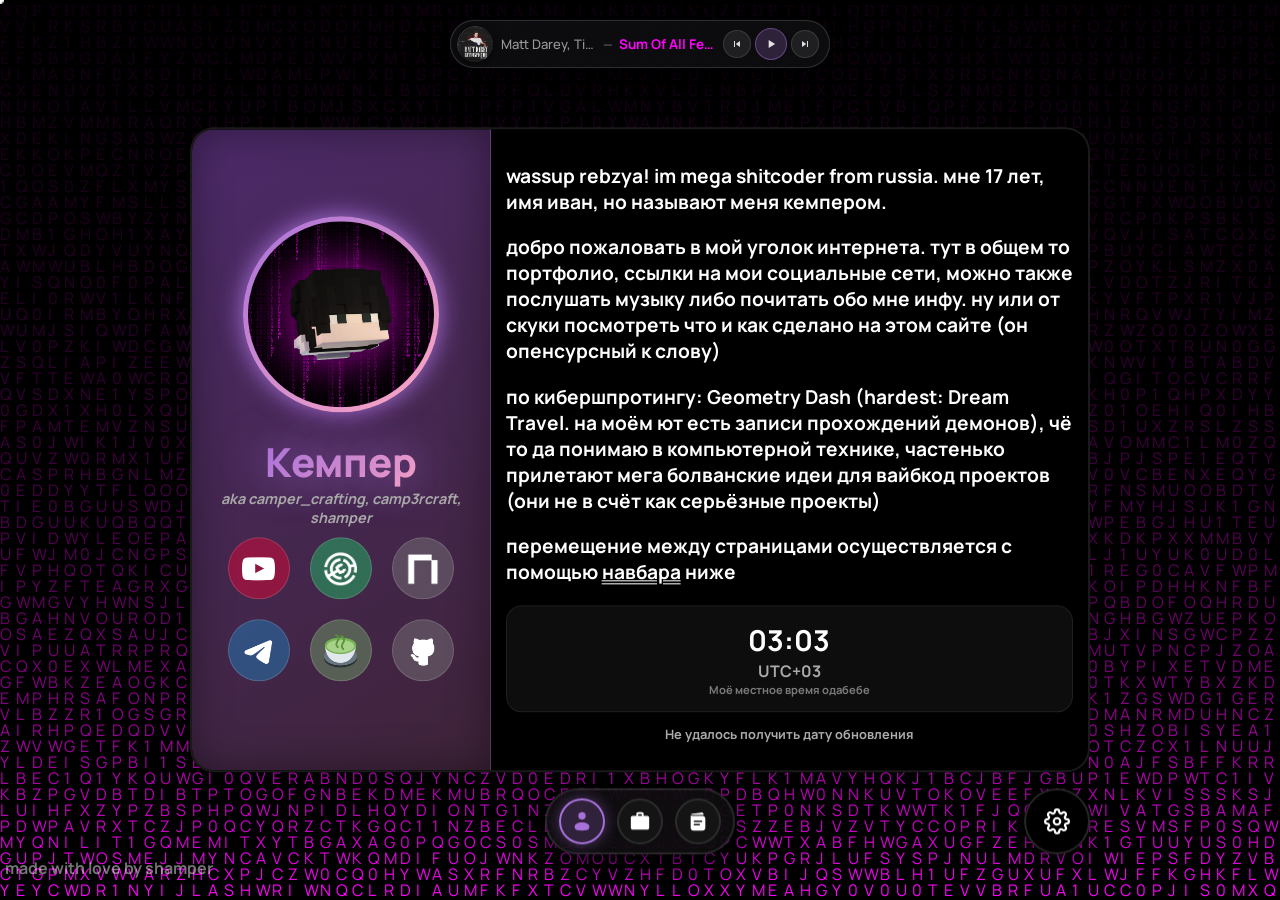
==== commit dc9bbbcd: "fixed styles and mobile layout" ====
--- a/index.html
+++ b/index.html
@@ -2,7 +2,10 @@
     <head>
         <meta charset="UTF-8">
         <meta name="viewport" content="width=device-width, initial-scale=1.0">
-        <link rel="stylesheet" href="style.css">
+        <meta http-equiv="Cache-Control" content="no-cache, no-store, must-revalidate">
+        <meta http-equiv="Pragma" content="no-cache">
+        <meta http-equiv="Expires" content="0">
+        <link rel="stylesheet" href="style.css?v=2.2.2">
         <title>shamper</title>
 
         <link rel="preconnect" href="https://fonts.googleapis.com">
@@ -44,38 +47,40 @@
     <div class="app">
         <div class="window" id="window"></div>
 
-        <nav class="side-navbar navbar" id="navbar" aria-label="Навигация">
-            <div class="nav-capsule">
-                <div class="tab nav-item" data-tab="about">
-                    <svg class="tab-icon nav-icon" viewBox="0 0 24 24" fill="none">
-                        <circle cx="12" cy="6" r="4" fill="currentColor"/>
-                        <path d="M20 17.5C20 19.9853 20 22 12 22C4 22 4 19.9853 4 17.5C4 15.0147 7.58172 13 12 13C16.4183 13 20 15.0147 20 17.5Z" fill="currentColor"/>
-                    </svg>
-                    <span class="nav-tooltip">Обо мне</span>
+        <div class="bottom-bar" id="bottomBar">
+            <nav class="side-navbar navbar" id="navbar" aria-label="Навигация">
+                <div class="nav-capsule">
+                    <div class="tab nav-item" data-tab="about">
+                        <svg class="tab-icon nav-icon" viewBox="0 0 24 24" fill="none">
+                            <circle cx="12" cy="6" r="4" fill="currentColor"/>
+                            <path d="M20 17.5C20 19.9853 20 22 12 22C4 22 4 19.9853 4 17.5C4 15.0147 7.58172 13 12 13C16.4183 13 20 15.0147 20 17.5Z" fill="currentColor"/>
+                        </svg>
+                        <span class="nav-tooltip">Обо мне</span>
+                    </div>
+                    <div class="tab nav-item" data-tab="portfolio">
+                        <svg class="tab-icon nav-icon" viewBox="0 0 24 24" fill="none">
+                            <path d="M20 6h-4V4c0-1.11-.89-2-2-2h-4c-1.11 0-2 .89-2 2v2H4c-1.11 0-1.99.89-1.99 2L2 19c0 1.11.89 2 2 2h16c1.11 0 2-.89 2-2V8c0-1.11-.89-2-2-2zm-6 0h-4V4h4v2z" fill="currentColor"/>
+                        </svg>
+                        <span class="nav-tooltip">Портфолио</span>
+                    </div>
+                    <div class="tab nav-item" data-tab="log">
+                        <svg class="tab-icon nav-icon" viewBox="0 0 24 24" fill="none">
+                            <path fill-rule="evenodd" clip-rule="evenodd" d="M4 5V19C4 20.6569 5.34315 22 7 22H17C18.6569 22 20 20.6569 20 19V9C20 7.34315 18.6569 6 17 6H5C4.44772 6 4 5.55228 4 5ZM7.25 12C7.25 11.5858 7.58579 11.25 8 11.25H16C16.4142 11.25 16.75 11.5858 16.75 12C16.75 12.4142 16.4142 12.75 16 12.75H8C7.58579 12.75 7.25 12.4142 7.25 12ZM7.25 15.5C7.25 15.0858 7.58579 14.75 8 14.75H13.5C13.9142 14.75 14.25 15.0858 14.25 15.5C14.25 15.9142 13.9142 16.25 13.5 16.25H8C7.58579 16.25 7.25 15.9142 7.25 15.5Z" fill="currentColor"/>
+                            <path d="M4.40879 4.0871C4.75727 4.24338 5 4.59334 5 5H17C17.3453 5 17.6804 5.04375 18 5.12602V4.30604C18 3.08894 16.922 2.15402 15.7172 2.32614L4.91959 3.86865C4.72712 3.89615 4.55271 3.97374 4.40879 4.0871Z" fill="currentColor"/>
+                        </svg>
+                        <span class="nav-tooltip">Ченджлог</span>
+                    </div>
                 </div>
-                <div class="tab nav-item" data-tab="portfolio">
-                    <svg class="tab-icon nav-icon" viewBox="0 0 24 24" fill="none">
-                        <path d="M20 6h-4V4c0-1.11-.89-2-2-2h-4c-1.11 0-2 .89-2 2v2H4c-1.11 0-1.99.89-1.99 2L2 19c0 1.11.89 2 2 2h16c1.11 0 2-.89 2-2V8c0-1.11-.89-2-2-2zm-6 0h-4V4h4v2z" fill="currentColor"/>
-                    </svg>
-                    <span class="nav-tooltip">Портфолио</span>
-                </div>
-                <div class="tab nav-item" data-tab="log">
-                    <svg class="tab-icon nav-icon" viewBox="0 0 24 24" fill="none">
-                        <path fill-rule="evenodd" clip-rule="evenodd" d="M4 5V19C4 20.6569 5.34315 22 7 22H17C18.6569 22 20 20.6569 20 19V9C20 7.34315 18.6569 6 17 6H5C4.44772 6 4 5.55228 4 5ZM7.25 12C7.25 11.5858 7.58579 11.25 8 11.25H16C16.4142 11.25 16.75 11.5858 16.75 12C16.75 12.4142 16.4142 12.75 16 12.75H8C7.58579 12.75 7.25 12.4142 7.25 12ZM7.25 15.5C7.25 15.0858 7.58579 14.75 8 14.75H13.5C13.9142 14.75 14.25 15.0858 14.25 15.5C14.25 15.9142 13.9142 16.25 13.5 16.25H8C7.58579 16.25 7.25 15.9142 7.25 15.5Z" fill="currentColor"/>
-                        <path d="M4.40879 4.0871C4.75727 4.24338 5 4.59334 5 5H17C17.3453 5 17.6804 5.04375 18 5.12602V4.30604C18 3.08894 16.922 2.15402 15.7172 2.32614L4.91959 3.86865C4.72712 3.89615 4.55271 3.97374 4.40879 4.0871Z" fill="currentColor"/>
-                    </svg>
-                    <span class="nav-tooltip">Ченджлог</span>
-                </div>
-            </div>
-        </nav>
-
-        <!-- Кнопка настроек -->
-        <button id="settings-btn" class="settings-floating-btn" aria-label="Настройки" title="Настройки">
-            <svg width="22" height="22" viewBox="0 0 24 24" fill="none" stroke="currentColor" stroke-width="2" stroke-linecap="round" stroke-linejoin="round">
-                <circle cx="12" cy="12" r="3"></circle>
-                <path d="M19.4 15a1.65 1.65 0 0 0 .33 1.82l.06.06a2 2 0 0 1 0 2.83 2 2 0 0 1-2.83 0l-.06-.06a1.65 1.65 0 0 0-1.82-.33 1.65 1.65 0 0 0-1 1.51V21a2 2 0 0 1-2 2 2 2 0 0 1-2-2v-.09A1.65 1.65 0 0 0 9 19.4a1.65 1.65 0 0 0-1.82.33l-.06.06a2 2 0 0 1-2.83 0 2 2 0 0 1 0-2.83l.06-.06a1.65 1.65 0 0 0 .33-1.82 1.65 1.65 0 0 0-1.51-1H3a2 2 0 0 1-2-2 2 2 0 0 1 2-2h.09A1.65 1.65 0 0 0 4.6 9a1.65 1.65 0 0 0-.33-1.82l-.06-.06a2 2 0 0 1 0-2.83 2 2 0 0 1 2.83 0l.06.06a1.65 1.65 0 0 0 1.82.33H9a1.65 1.65 0 0 0 1-1.51V3a2 2 0 0 1 2-2 2 2 0 0 1 2 2v.09a1.65 1.65 0 0 0 1 1.51 1.65 1.65 0 0 0 1.82-.33l.06-.06a2 2 0 0 1 2.83 0 2 2 0 0 1 0 2.83l-.06.06a1.65 1.65 0 0 0-.33 1.82V9a1.65 1.65 0 0 0 1.51 1H21a2 2 0 0 1 2 2 2 2 0 0 1-2 2h-.09a1.65 1.65 0 0 0-1.51 1z"></path>
-            </svg>
-        </button>
+            </nav>
+
+            <!-- Кнопка настроек -->
+            <button id="settings-btn" class="settings-floating-btn" aria-label="Настройки" title="Настройки">
+                <svg width="22" height="22" viewBox="0 0 24 24" fill="none" stroke="currentColor" stroke-width="2" stroke-linecap="round" stroke-linejoin="round">
+                    <circle cx="12" cy="12" r="3"></circle>
+                    <path d="M19.4 15a1.65 1.65 0 0 0 .33 1.82l.06.06a2 2 0 0 1 0 2.83 2 2 0 0 1-2.83 0l-.06-.06a1.65 1.65 0 0 0-1.82-.33 1.65 1.65 0 0 0-1 1.51V21a2 2 0 0 1-2 2 2 2 0 0 1-2-2v-.09A1.65 1.65 0 0 0 9 19.4a1.65 1.65 0 0 0-1.82.33l-.06.06a2 2 0 0 1-2.83 0 2 2 0 0 1 0-2.83l.06-.06a1.65 1.65 0 0 0 .33-1.82 1.65 1.65 0 0 0-1.51-1H3a2 2 0 0 1-2-2 2 2 0 0 1 2-2h.09A1.65 1.65 0 0 0 4.6 9a1.65 1.65 0 0 0-.33-1.82l-.06-.06a2 2 0 0 1 0-2.83 2 2 0 0 1 2.83 0l.06.06a1.65 1.65 0 0 0 1.82.33H9a1.65 1.65 0 0 0 1-1.51V3a2 2 0 0 1 2-2 2 2 0 0 1 2 2v.09a1.65 1.65 0 0 0 1 1.51 1.65 1.65 0 0 0 1.82-.33l.06-.06a2 2 0 0 1 2.83 0 2 2 0 0 1 0 2.83l-.06.06a1.65 1.65 0 0 0-.33 1.82V9a1.65 1.65 0 0 0 1.51 1H21a2 2 0 0 1 2 2 2 2 0 0 1-2 2h-.09a1.65 1.65 0 0 0-1.51 1z"></path>
+                </svg>
+            </button>
+        </div>
     </div>
     
 
@@ -174,21 +179,21 @@
     <p class="made-with-love" data-text="made with love by shamper">made with love by shamper</p>
 
     </body>
-    <script src="js/cursor.js"></script>
+    <script src="js/cursor.js?v=2.2.2"></script>
     <script src="js/js-yaml.min.js"></script>
-    <script src="js/settings.js"></script>
-    <script src="js/audioplayer.js"></script>
-    <script src="js/dash.js"></script>
-    <script src="js/last-update.js" defer></script>
-    <script src="js/page_renderer.js"></script>
-    <script src="js/matrix.js"></script>
-    <script src="js/clock.js" defer></script>
-    <script src="js/projects.js"></script>
+    <script src="js/settings.js?v=2.2.2"></script>
+    <script src="js/audioplayer.js?v=2.2.2"></script>
+    <script src="js/dash.js?v=2.2.2"></script>
+    <script src="js/last-update.js?v=2.2.2" defer></script>
+    <script src="js/page_renderer.js?v=2.2.2"></script>
+    <script src="js/matrix.js?v=2.2.2"></script>
+    <script src="js/clock.js?v=2.2.2" defer></script>
+    <script src="js/projects.js?v=2.2.2"></script>
     <script src="js/qrcode.min.js"></script>
-    <script src="js/utils.js"></script>
-    <script src="js/modal.js"></script>
-    <script src="js/portfolio.js"></script>
-    <script src="js/navigation.js"></script>
+    <script src="js/utils.js?v=2.2.2"></script>
+    <script src="js/modal.js?v=2.2.2"></script>
+    <script src="js/portfolio.js?v=2.2.2"></script>
+    <script src="js/navigation.js?v=2.2.2"></script>
     <script>
         document.getElementById('settings-btn')?.addEventListener('click', () => {
             if (typeof openSettingsModal === 'function') {
--- a/style.css
+++ b/style.css
@@ -315,12 +315,29 @@
    BUBBLEMC CAPSULE NAVBAR (DESKTOP)
    ============================================ */
 
+.bottom-bar {
+    position: absolute;
+    top: calc(100% + 16px);
+    left: 0;
+    width: 100%;
+    height: 66px;
+    display: flex;
+    align-items: center;
+    justify-content: center;
+    pointer-events: none;
+    z-index: 50;
+}
+
+.bottom-bar > * {
+    pointer-events: auto;
+}
+
 .navbar,
 .side-navbar {
-    position: absolute;
-    top: calc(100% + 16px);
-    left: 50%;
-    transform: translateX(-50%);
+    position: relative;
+    top: auto;
+    left: auto;
+    transform: none;
     display: flex;
     align-items: center;
     justify-content: center;
@@ -4489,7 +4506,7 @@
 
 .settings-floating-btn {
     position: absolute;
-    top: calc(100% + 16px);
+    top: 0;
     right: 0;
     z-index: 50;
     width: 66px;
@@ -4725,39 +4742,32 @@
         background: black;
     }
 
-    /* App Container */
-    .app {
-        width: 100% !important;
-        max-width: 520px;
+    /* 1. TOP: AUDIO PLAYER */
+    #audioPlayer {
+        order: 1 !important;
+    }
+
+    .player.player-capsule {
+        width: calc(100% - 24px) !important;
+        max-width: 440px !important;
+        z-index: 10005 !important;
+    }
+
+    .player.player-capsule:not(.expanded) {
         position: relative !important;
         top: auto !important;
         left: auto !important;
         transform: none !important;
-        padding: calc(76px + env(safe-area-inset-top, 0px)) 14px calc(100px + env(safe-area-inset-bottom, 0px)) 14px !important;
-        box-sizing: border-box;
-        min-height: 100vh;
-        display: flex;
-        flex-direction: column;
-    }
-
-    /* ==========================================
-       TOP CAPSULE AUDIO PLAYER (АУДИОПЛЕЕР СВЕРХУ)
-       ========================================== */
-    .player.player-capsule {
+        margin: calc(12px + env(safe-area-inset-top, 0px)) auto 12px auto !important;
+        height: 48px !important;
+        border-radius: 24px !important;
+    }
+
+    .player.player-capsule.expanded {
+        position: fixed !important;
         top: calc(12px + env(safe-area-inset-top, 0px)) !important;
         left: 50% !important;
         transform: translateX(-50%) !important;
-        width: calc(100% - 24px) !important;
-        max-width: 380px !important;
-        z-index: 10005 !important;
-    }
-
-    .player.player-capsule:not(.expanded) {
-        height: 48px !important;
-        border-radius: 24px !important;
-    }
-
-    .player.player-capsule.expanded {
         height: 235px !important;
         border-radius: 18px !important;
     }
@@ -4803,43 +4813,78 @@
         height: 40px !important;
     }
 
-    /* Floating Settings Button */
-    .settings-floating-btn {
-        position: fixed !important;
-        bottom: calc(14px + env(safe-area-inset-bottom, 0px)) !important;
-        right: 16px !important;
+    /* 2. MIDDLE: APP & CONTENT WINDOW */
+    .app {
+        order: 2 !important;
+        width: 100% !important;
+        max-width: 520px;
+        position: relative !important;
         top: auto !important;
         left: auto !important;
         transform: none !important;
-        width: 66px !important;
-        height: 66px !important;
-        border-radius: 50% !important;
-        z-index: 10001 !important;
-        background: #141414 !important;
-        border: 2px solid rgba(255, 255, 255, 0.15) !important;
-        box-shadow: 0 4px 16px rgba(0, 0, 0, 0.7) !important;
+        padding: 0 14px calc(24px + env(safe-area-inset-bottom, 0px)) 14px !important;
+        box-sizing: border-box;
+        min-height: auto !important;
+        display: flex;
+        flex-direction: column;
+        align-items: center !important;
     }
 
     .settings-card {
         padding: 14px 16px !important;
     }
 
-    /* ==========================================
-       BUBBLEMC CAPSULE NAVBAR ON MOBILE (FIXED BOTTOM)
-       ========================================== */
+    /* 3. BOTTOM: BOTTOM-BAR (NAVBAR & SETTINGS STRICTLY BELOW WINDOW) */
+    .bottom-bar {
+        position: relative !important;
+        top: auto !important;
+        left: auto !important;
+        right: auto !important;
+        bottom: auto !important;
+        width: 100% !important;
+        height: auto !important;
+        display: flex !important;
+        flex-direction: row !important;
+        align-items: center !important;
+        justify-content: center !important;
+        gap: 12px !important;
+        margin-top: 16px !important;
+        margin-bottom: calc(16px + env(safe-area-inset-bottom, 0px)) !important;
+        pointer-events: auto !important;
+        z-index: 50 !important;
+    }
+
     .navbar,
     .side-navbar {
-        position: fixed !important;
-        left: 50% !important;
+        position: relative !important;
+        left: auto !important;
         top: auto !important;
-        bottom: calc(14px + env(safe-area-inset-bottom, 0px)) !important;
-        transform: translateX(-50%) !important;
+        bottom: auto !important;
+        transform: none !important;
         width: auto !important;
-        z-index: 1000 !important;
+        z-index: 1 !important;
         margin: 0 !important;
         display: flex !important;
         align-items: center !important;
         justify-content: center !important;
+    }
+
+    .settings-floating-btn {
+        position: relative !important;
+        bottom: auto !important;
+        right: auto !important;
+        top: auto !important;
+        left: auto !important;
+        transform: none !important;
+        width: 62px !important;
+        height: 62px !important;
+        border-radius: 50% !important;
+        z-index: 1 !important;
+        background: #141414 !important;
+        border: 2px solid rgba(255, 255, 255, 0.15) !important;
+        box-shadow: 0 4px 16px rgba(0, 0, 0, 0.7) !important;
+        flex-shrink: 0 !important;
+        margin: 0 !important;
     }
 
     .nav-capsule {
@@ -4898,6 +4943,9 @@
         border: 2px solid rgba(255, 255, 255, 0.1) !important;
         margin: 0 !important;
         box-sizing: border-box !important;
+        max-height: none !important;
+        height: auto !important;
+        overflow: visible !important;
     }
 
     /* About Section */
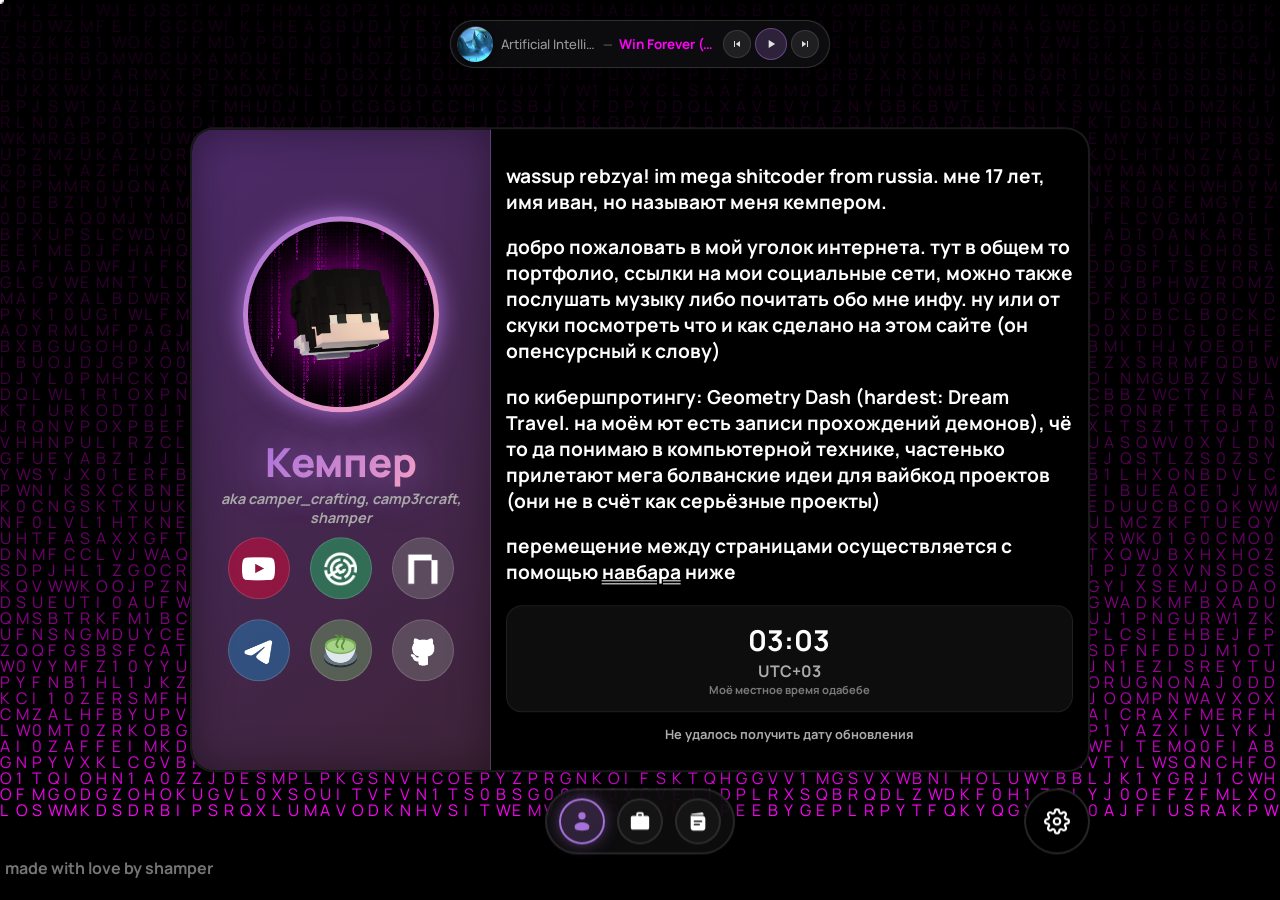
==== commit 345b153b: "fuckass mobile fix" ====
--- a/index.html
+++ b/index.html
@@ -5,7 +5,7 @@
         <meta http-equiv="Cache-Control" content="no-cache, no-store, must-revalidate">
         <meta http-equiv="Pragma" content="no-cache">
         <meta http-equiv="Expires" content="0">
-        <link rel="stylesheet" href="style.css?v=2.2.2">
+        <link rel="stylesheet" href="style.css?v=2.2.3">
         <title>shamper</title>
 
         <link rel="preconnect" href="https://fonts.googleapis.com">
@@ -179,21 +179,21 @@
     <p class="made-with-love" data-text="made with love by shamper">made with love by shamper</p>
 
     </body>
-    <script src="js/cursor.js?v=2.2.2"></script>
+    <script src="js/cursor.js?v=2.2.3"></script>
     <script src="js/js-yaml.min.js"></script>
-    <script src="js/settings.js?v=2.2.2"></script>
-    <script src="js/audioplayer.js?v=2.2.2"></script>
-    <script src="js/dash.js?v=2.2.2"></script>
-    <script src="js/last-update.js?v=2.2.2" defer></script>
-    <script src="js/page_renderer.js?v=2.2.2"></script>
-    <script src="js/matrix.js?v=2.2.2"></script>
-    <script src="js/clock.js?v=2.2.2" defer></script>
-    <script src="js/projects.js?v=2.2.2"></script>
+    <script src="js/settings.js?v=2.2.3"></script>
+    <script src="js/audioplayer.js?v=2.2.3"></script>
+    <script src="js/dash.js?v=2.2.3"></script>
+    <script src="js/last-update.js?v=2.2.3" defer></script>
+    <script src="js/page_renderer.js?v=2.2.3"></script>
+    <script src="js/matrix.js?v=2.2.3"></script>
+    <script src="js/clock.js?v=2.2.3" defer></script>
+    <script src="js/projects.js?v=2.2.3"></script>
     <script src="js/qrcode.min.js"></script>
-    <script src="js/utils.js?v=2.2.2"></script>
-    <script src="js/modal.js?v=2.2.2"></script>
-    <script src="js/portfolio.js?v=2.2.2"></script>
-    <script src="js/navigation.js?v=2.2.2"></script>
+    <script src="js/utils.js?v=2.2.3"></script>
+    <script src="js/modal.js?v=2.2.3"></script>
+    <script src="js/portfolio.js?v=2.2.3"></script>
+    <script src="js/navigation.js?v=2.2.3"></script>
     <script>
         document.getElementById('settings-btn')?.addEventListener('click', () => {
             if (typeof openSettingsModal === 'function') {
--- a/style.css
+++ b/style.css
@@ -1404,13 +1404,10 @@
 
 .modal-links {
     position: absolute;
-
-    top: 20px;
-    right: 20px;
-
+    top: 14px;
+    right: 58px;
     display: flex;
     gap: 8px;
-
     z-index: 5;
 }
 
@@ -1508,9 +1505,37 @@
     /* backdrop-filter: blur(10px); */
 
     border: 2px solid rgba(255, 255, 255, 0.1);
+    position: relative;
 
     transform: scale(0.95);
     transition: transform 0.25s ease;
+}
+
+.modal-close-btn {
+    position: absolute;
+    top: 14px;
+    right: 14px;
+    width: 36px;
+    height: 36px;
+    border-radius: 50%;
+    background: rgba(30, 30, 30, 0.88);
+    backdrop-filter: blur(12px);
+    -webkit-backdrop-filter: blur(12px);
+    border: 1.5px solid rgba(255, 255, 255, 0.18);
+    color: #ffffff;
+    display: flex;
+    align-items: center;
+    justify-content: center;
+    cursor: pointer;
+    z-index: 1000;
+    transition: background-color 0.2s ease, transform 0.2s ease, border-color 0.2s ease;
+    box-shadow: 0 4px 14px rgba(0, 0, 0, 0.6);
+}
+
+.modal-close-btn:hover {
+    background: rgba(60, 60, 60, 0.95);
+    border-color: rgba(255, 255, 255, 0.35);
+    transform: scale(1.08);
 }
 
 #modal.open .modal-content {
@@ -4552,7 +4577,7 @@
     display: flex;
     flex-direction: column;
     gap: 12px;
-    padding: 20px;
+    padding: 50px 20px 20px 20px;
 }
 
 .settings-card {
@@ -4724,50 +4749,42 @@
 @media (max-width: 768px) {
     html {
         width: 100%;
-        overflow-x: hidden;
+        height: 100%;
+        overflow: hidden !important;
     }
 
     body {
         width: 100%;
-        min-height: 100vh;
-        height: auto;
-        overflow-x: hidden;
-        overflow-y: auto;
+        height: 100dvh !important;
+        min-height: 100dvh !important;
+        overflow: hidden !important;
         display: flex !important;
         flex-direction: column !important;
         align-items: center !important;
-        justify-content: flex-start !important;
+        justify-content: center !important;
         padding: 0 !important;
         margin: 0 !important;
         background: black;
     }
 
-    /* 1. TOP: AUDIO PLAYER */
-    #audioPlayer {
-        order: 1 !important;
-    }
-
+    /* 1. TOP: FIXED AUDIO PLAYER (фиксирован сверху поверх) */
     .player.player-capsule {
+        position: fixed !important;
+        top: calc(10px + env(safe-area-inset-top, 0px)) !important;
+        left: 50% !important;
+        transform: translateX(-50%) !important;
         width: calc(100% - 24px) !important;
         max-width: 440px !important;
         z-index: 10005 !important;
+        margin: 0 !important;
     }
 
     .player.player-capsule:not(.expanded) {
-        position: relative !important;
-        top: auto !important;
-        left: auto !important;
-        transform: none !important;
-        margin: calc(12px + env(safe-area-inset-top, 0px)) auto 12px auto !important;
         height: 48px !important;
         border-radius: 24px !important;
     }
 
     .player.player-capsule.expanded {
-        position: fixed !important;
-        top: calc(12px + env(safe-area-inset-top, 0px)) !important;
-        left: 50% !important;
-        transform: translateX(-50%) !important;
         height: 235px !important;
         border-radius: 18px !important;
     }
@@ -4813,45 +4830,49 @@
         height: 40px !important;
     }
 
-    /* 2. MIDDLE: APP & CONTENT WINDOW */
+    /* 2. MIDDLE: SCROLLABLE CONTENT WINDOW (листаемое окно ровно между плеером и навбаром) */
     .app {
-        order: 2 !important;
         width: 100% !important;
-        max-width: 520px;
-        position: relative !important;
-        top: auto !important;
-        left: auto !important;
-        transform: none !important;
-        padding: 0 14px calc(24px + env(safe-area-inset-bottom, 0px)) 14px !important;
-        box-sizing: border-box;
+        max-width: 520px !important;
+        height: 100dvh !important;
+        max-height: 100dvh !important;
+        position: fixed !important;
+        top: 0 !important;
+        left: 50% !important;
+        transform: translateX(-50%) !important;
+        padding-top: calc(66px + env(safe-area-inset-top, 0px)) !important;
+        padding-bottom: calc(86px + env(safe-area-inset-bottom, 0px)) !important;
+        padding-left: 14px !important;
+        padding-right: 14px !important;
+        box-sizing: border-box !important;
         min-height: auto !important;
-        display: flex;
-        flex-direction: column;
+        display: flex !important;
+        flex-direction: column !important;
         align-items: center !important;
+        justify-content: flex-start !important;
+        z-index: 10 !important;
     }
 
     .settings-card {
         padding: 14px 16px !important;
     }
 
-    /* 3. BOTTOM: BOTTOM-BAR (NAVBAR & SETTINGS STRICTLY BELOW WINDOW) */
+    /* 3. BOTTOM: FIXED NAVBAR & SETTINGS (фиксированы снизу поверх) */
     .bottom-bar {
-        position: relative !important;
-        top: auto !important;
-        left: auto !important;
-        right: auto !important;
-        bottom: auto !important;
-        width: 100% !important;
+        position: fixed !important;
+        bottom: calc(12px + env(safe-area-inset-bottom, 0px)) !important;
+        left: 50% !important;
+        transform: translateX(-50%) !important;
+        width: auto !important;
         height: auto !important;
         display: flex !important;
         flex-direction: row !important;
         align-items: center !important;
         justify-content: center !important;
         gap: 12px !important;
-        margin-top: 16px !important;
-        margin-bottom: calc(16px + env(safe-area-inset-bottom, 0px)) !important;
         pointer-events: auto !important;
-        z-index: 50 !important;
+        z-index: 10005 !important;
+        margin: 0 !important;
     }
 
     .navbar,
@@ -4862,7 +4883,6 @@
         bottom: auto !important;
         transform: none !important;
         width: auto !important;
-        z-index: 1 !important;
         margin: 0 !important;
         display: flex !important;
         align-items: center !important;
@@ -4879,12 +4899,14 @@
         width: 62px !important;
         height: 62px !important;
         border-radius: 50% !important;
-        z-index: 1 !important;
         background: #141414 !important;
         border: 2px solid rgba(255, 255, 255, 0.15) !important;
         box-shadow: 0 4px 16px rgba(0, 0, 0, 0.7) !important;
         flex-shrink: 0 !important;
         margin: 0 !important;
+        display: flex !important;
+        align-items: center !important;
+        justify-content: center !important;
     }
 
     .nav-capsule {
@@ -4936,16 +4958,21 @@
         display: none !important;
     }
 
-    /* Window Container */
+    /* Window Container (листаемое окно между верхним плеером и нижним навбаром) */
     .window {
         width: 100% !important;
+        height: 100% !important;
+        max-height: 100% !important;
+        overflow-y: auto !important;
+        overflow-x: hidden !important;
+        -webkit-overflow-scrolling: touch !important;
         border-radius: 24px !important;
         border: 2px solid rgba(255, 255, 255, 0.1) !important;
+        background: black !important;
         margin: 0 !important;
         box-sizing: border-box !important;
-        max-height: none !important;
-        height: auto !important;
-        overflow: visible !important;
+        scrollbar-width: thin !important;
+        scrollbar-color: rgba(255, 255, 255, 0.18) transparent !important;
     }
 
     /* About Section */
@@ -4954,6 +4981,8 @@
         flex-direction: column !important;
         align-items: center !important;
         width: 100% !important;
+        height: auto !important;
+        min-height: 100% !important;
     }
 
     .about-content-first {
@@ -5004,7 +5033,7 @@
 
     .about-content-second {
         width: 100% !important;
-        padding: 10px 16px 18px 16px !important;
+        padding: 10px 16px 28px 16px !important;
         box-sizing: border-box !important;
         text-align: left !important;
     }
@@ -5297,6 +5326,25 @@
         padding: 16px 14px !important;
         margin: 0 !important;
         box-sizing: border-box !important;
+        position: relative !important;
+    }
+
+    .modal-close-btn {
+        top: 12px !important;
+        right: 12px !important;
+        width: 38px !important;
+        height: 38px !important;
+        background: rgba(36, 36, 36, 0.95) !important;
+        border: 1.5px solid rgba(255, 255, 255, 0.22) !important;
+    }
+
+    .modal-links {
+        top: 12px !important;
+        right: 56px !important;
+    }
+
+    .settings-list {
+        padding: 44px 8px 16px 8px !important;
     }
 
     .modal-content.wide {
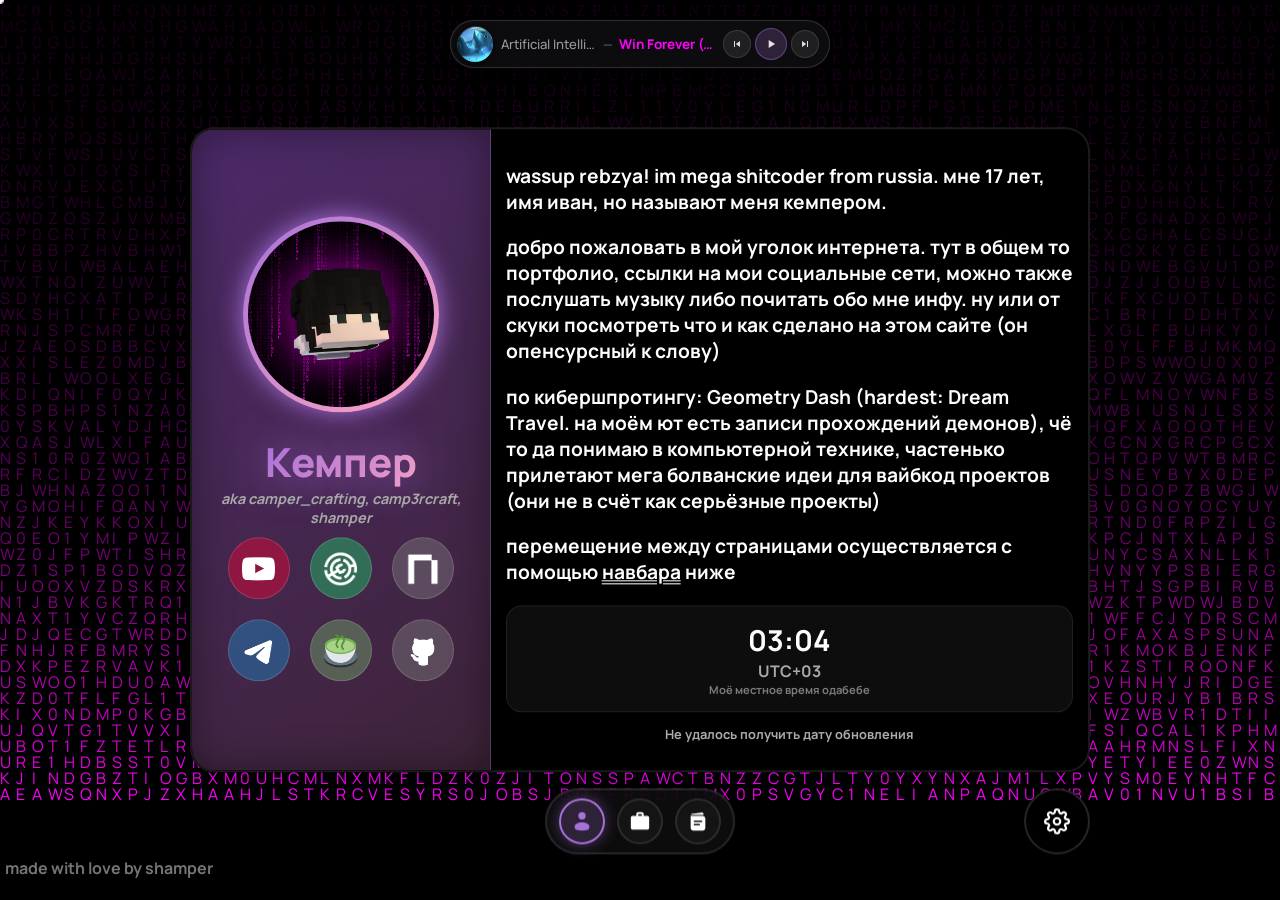
==== commit e3f241b6: "fuckass mobile navbar fix" ====
--- a/index.html
+++ b/index.html
@@ -1,49 +1,48 @@
-<html>
-    <head>
-        <meta charset="UTF-8">
-        <meta name="viewport" content="width=device-width, initial-scale=1.0">
-        <meta http-equiv="Cache-Control" content="no-cache, no-store, must-revalidate">
-        <meta http-equiv="Pragma" content="no-cache">
-        <meta http-equiv="Expires" content="0">
-        <link rel="stylesheet" href="style.css?v=2.2.3">
-        <title>shamper</title>
-
-        <link rel="preconnect" href="https://fonts.googleapis.com">
-        <link rel="preconnect" href="https://fonts.gstatic.com" crossorigin>
-        <link href="https://fonts.googleapis.com/css2?family=Manrope:wght@700&display=swap" rel="stylesheet">
-        
-        <meta property="og:type" content="website">
-        <meta property="og:title" content="shamper website">
-        <meta property="og:description" content="delicious website bio by shamper omfg. bio, portfolio, rofls and more!11!">
-        <meta property="og:url" content="https://shamper.ru">
-        <meta property="og:image" content="https://red-piston.github.io/shamper.github.io/assets/og_card.png">
-        <meta property="og:image:width" content="1200">
-        <meta property="og:image:height" content="630">
-        <meta property="og:site_name" content="shamper website">
-        <meta property="og:locale" content="ru_RU">
-        <meta name="twitter:card" content="summary_large_image">
-        <meta name="twitter:title" content="shamper website">
-        <meta name="twitter:description" content="delicious website bio by shamper omfg. bio, portfolio, rofls and more!11!">
-        <meta name="twitter:image" content="https://red-piston.github.io/shamper.github.io/assets/og_card.png">
-        <link rel="icon"
-            href="assets/favicon-dark.ico"
-            media="(prefers-color-scheme: light)">
-        <link rel="icon"
-            href="assets/favicon-light.ico"
-            media="(prefers-color-scheme: dark)">
-    </head>
-    <body>
-        <!-- <div class="backgroundGradient">
+<html lang="ru">
+
+<head>
+    <meta charset="UTF-8">
+    <meta name="viewport" content="width=device-width, initial-scale=1.0">
+    <meta http-equiv="Cache-Control" content="no-cache, no-store, must-revalidate">
+    <meta http-equiv="Pragma" content="no-cache">
+    <meta http-equiv="Expires" content="0">
+    <link rel="stylesheet" href="style.css?v=2.2.4">
+    <title>shamper</title>
+
+    <link rel="preconnect" href="https://fonts.googleapis.com">
+    <link rel="preconnect" href="https://fonts.gstatic.com" crossorigin>
+    <link href="https://fonts.googleapis.com/css2?family=Manrope:wght@700&display=swap" rel="stylesheet">
+
+    <meta property="og:type" content="website">
+    <meta property="og:title" content="shamper website">
+    <meta property="og:description" content="delicious website bio by shamper omfg. bio, portfolio, rofls and more!11!">
+    <meta property="og:url" content="https://shamper.ru">
+    <meta property="og:image" content="https://red-piston.github.io/shamper.github.io/assets/og_card.png">
+    <meta property="og:image:width" content="1200">
+    <meta property="og:image:height" content="630">
+    <meta property="og:site_name" content="shamper website">
+    <meta property="og:locale" content="ru_RU">
+    <meta name="twitter:card" content="summary_large_image">
+    <meta name="twitter:title" content="shamper website">
+    <meta name="twitter:description"
+        content="delicious website bio by shamper omfg. bio, portfolio, rofls and more!11!">
+    <meta name="twitter:image" content="https://red-piston.github.io/shamper.github.io/assets/og_card.png">
+    <link rel="icon" href="assets/favicon-dark.ico" media="(prefers-color-scheme: light)">
+    <link rel="icon" href="assets/favicon-light.ico" media="(prefers-color-scheme: dark)">
+</head>
+
+<body>
+    <!-- <div class="backgroundGradient">
             <div class="bgCircle bgCircle1"></div>
             <div class="bgCircle bgCircle2"></div>
             <div class="bgCircle bgCircle3"></div>
             <div class="bgCircle bgCircle4"></div>
             <div class="bgCircle bgCircle5"></div>
         </div> -->
-        <canvas id="matrix"></canvas>
-        <div id="cursor"></div>
-        <!-- <a href="https://t.me" style="color: white; text-decoration: underline; font-size: 5em">тегешка</a> -->
-        
+    <canvas id="matrix"></canvas>
+    <div id="cursor"></div>
+    <!-- <a href="https://t.me" style="color: white; text-decoration: underline; font-size: 5em">тегешка</a> -->
+
     <div class="app">
         <div class="window" id="window"></div>
 
@@ -52,21 +51,29 @@
                 <div class="nav-capsule">
                     <div class="tab nav-item" data-tab="about">
                         <svg class="tab-icon nav-icon" viewBox="0 0 24 24" fill="none">
-                            <circle cx="12" cy="6" r="4" fill="currentColor"/>
-                            <path d="M20 17.5C20 19.9853 20 22 12 22C4 22 4 19.9853 4 17.5C4 15.0147 7.58172 13 12 13C16.4183 13 20 15.0147 20 17.5Z" fill="currentColor"/>
+                            <circle cx="12" cy="6" r="4" fill="currentColor" />
+                            <path
+                                d="M20 17.5C20 19.9853 20 22 12 22C4 22 4 19.9853 4 17.5C4 15.0147 7.58172 13 12 13C16.4183 13 20 15.0147 20 17.5Z"
+                                fill="currentColor" />
                         </svg>
                         <span class="nav-tooltip">Обо мне</span>
                     </div>
                     <div class="tab nav-item" data-tab="portfolio">
                         <svg class="tab-icon nav-icon" viewBox="0 0 24 24" fill="none">
-                            <path d="M20 6h-4V4c0-1.11-.89-2-2-2h-4c-1.11 0-2 .89-2 2v2H4c-1.11 0-1.99.89-1.99 2L2 19c0 1.11.89 2 2 2h16c1.11 0 2-.89 2-2V8c0-1.11-.89-2-2-2zm-6 0h-4V4h4v2z" fill="currentColor"/>
+                            <path
+                                d="M20 6h-4V4c0-1.11-.89-2-2-2h-4c-1.11 0-2 .89-2 2v2H4c-1.11 0-1.99.89-1.99 2L2 19c0 1.11.89 2 2 2h16c1.11 0 2-.89 2-2V8c0-1.11-.89-2-2-2zm-6 0h-4V4h4v2z"
+                                fill="currentColor" />
                         </svg>
                         <span class="nav-tooltip">Портфолио</span>
                     </div>
                     <div class="tab nav-item" data-tab="log">
                         <svg class="tab-icon nav-icon" viewBox="0 0 24 24" fill="none">
-                            <path fill-rule="evenodd" clip-rule="evenodd" d="M4 5V19C4 20.6569 5.34315 22 7 22H17C18.6569 22 20 20.6569 20 19V9C20 7.34315 18.6569 6 17 6H5C4.44772 6 4 5.55228 4 5ZM7.25 12C7.25 11.5858 7.58579 11.25 8 11.25H16C16.4142 11.25 16.75 11.5858 16.75 12C16.75 12.4142 16.4142 12.75 16 12.75H8C7.58579 12.75 7.25 12.4142 7.25 12ZM7.25 15.5C7.25 15.0858 7.58579 14.75 8 14.75H13.5C13.9142 14.75 14.25 15.0858 14.25 15.5C14.25 15.9142 13.9142 16.25 13.5 16.25H8C7.58579 16.25 7.25 15.9142 7.25 15.5Z" fill="currentColor"/>
-                            <path d="M4.40879 4.0871C4.75727 4.24338 5 4.59334 5 5H17C17.3453 5 17.6804 5.04375 18 5.12602V4.30604C18 3.08894 16.922 2.15402 15.7172 2.32614L4.91959 3.86865C4.72712 3.89615 4.55271 3.97374 4.40879 4.0871Z" fill="currentColor"/>
+                            <path fill-rule="evenodd" clip-rule="evenodd"
+                                d="M4 5V19C4 20.6569 5.34315 22 7 22H17C18.6569 22 20 20.6569 20 19V9C20 7.34315 18.6569 6 17 6H5C4.44772 6 4 5.55228 4 5ZM7.25 12C7.25 11.5858 7.58579 11.25 8 11.25H16C16.4142 11.25 16.75 11.5858 16.75 12C16.75 12.4142 16.4142 12.75 16 12.75H8C7.58579 12.75 7.25 12.4142 7.25 12ZM7.25 15.5C7.25 15.0858 7.58579 14.75 8 14.75H13.5C13.9142 14.75 14.25 15.0858 14.25 15.5C14.25 15.9142 13.9142 16.25 13.5 16.25H8C7.58579 16.25 7.25 15.9142 7.25 15.5Z"
+                                fill="currentColor" />
+                            <path
+                                d="M4.40879 4.0871C4.75727 4.24338 5 4.59334 5 5H17C17.3453 5 17.6804 5.04375 18 5.12602V4.30604C18 3.08894 16.922 2.15402 15.7172 2.32614L4.91959 3.86865C4.72712 3.89615 4.55271 3.97374 4.40879 4.0871Z"
+                                fill="currentColor" />
                         </svg>
                         <span class="nav-tooltip">Ченджлог</span>
                     </div>
@@ -75,14 +82,17 @@
 
             <!-- Кнопка настроек -->
             <button id="settings-btn" class="settings-floating-btn" aria-label="Настройки" title="Настройки">
-                <svg width="22" height="22" viewBox="0 0 24 24" fill="none" stroke="currentColor" stroke-width="2" stroke-linecap="round" stroke-linejoin="round">
+                <svg width="22" height="22" viewBox="0 0 24 24" fill="none" stroke="currentColor" stroke-width="2"
+                    stroke-linecap="round" stroke-linejoin="round">
                     <circle cx="12" cy="12" r="3"></circle>
-                    <path d="M19.4 15a1.65 1.65 0 0 0 .33 1.82l.06.06a2 2 0 0 1 0 2.83 2 2 0 0 1-2.83 0l-.06-.06a1.65 1.65 0 0 0-1.82-.33 1.65 1.65 0 0 0-1 1.51V21a2 2 0 0 1-2 2 2 2 0 0 1-2-2v-.09A1.65 1.65 0 0 0 9 19.4a1.65 1.65 0 0 0-1.82.33l-.06.06a2 2 0 0 1-2.83 0 2 2 0 0 1 0-2.83l.06-.06a1.65 1.65 0 0 0 .33-1.82 1.65 1.65 0 0 0-1.51-1H3a2 2 0 0 1-2-2 2 2 0 0 1 2-2h.09A1.65 1.65 0 0 0 4.6 9a1.65 1.65 0 0 0-.33-1.82l-.06-.06a2 2 0 0 1 0-2.83 2 2 0 0 1 2.83 0l.06.06a1.65 1.65 0 0 0 1.82.33H9a1.65 1.65 0 0 0 1-1.51V3a2 2 0 0 1 2-2 2 2 0 0 1 2 2v.09a1.65 1.65 0 0 0 1 1.51 1.65 1.65 0 0 0 1.82-.33l.06-.06a2 2 0 0 1 2.83 0 2 2 0 0 1 0 2.83l-.06.06a1.65 1.65 0 0 0-.33 1.82V9a1.65 1.65 0 0 0 1.51 1H21a2 2 0 0 1 2 2 2 2 0 0 1-2 2h-.09a1.65 1.65 0 0 0-1.51 1z"></path>
+                    <path
+                        d="M19.4 15a1.65 1.65 0 0 0 .33 1.82l.06.06a2 2 0 0 1 0 2.83 2 2 0 0 1-2.83 0l-.06-.06a1.65 1.65 0 0 0-1.82-.33 1.65 1.65 0 0 0-1 1.51V21a2 2 0 0 1-2 2 2 2 0 0 1-2-2v-.09A1.65 1.65 0 0 0 9 19.4a1.65 1.65 0 0 0-1.82.33l-.06.06a2 2 0 0 1-2.83 0 2 2 0 0 1 0-2.83l.06-.06a1.65 1.65 0 0 0 .33-1.82 1.65 1.65 0 0 0-1.51-1H3a2 2 0 0 1-2-2 2 2 0 0 1 2-2h.09A1.65 1.65 0 0 0 4.6 9a1.65 1.65 0 0 0-.33-1.82l-.06-.06a2 2 0 0 1 0-2.83 2 2 0 0 1 2.83 0l.06.06a1.65 1.65 0 0 0 1.82.33H9a1.65 1.65 0 0 0 1-1.51V3a2 2 0 0 1 2-2 2 2 0 0 1 2 2v.09a1.65 1.65 0 0 0 1 1.51 1.65 1.65 0 0 0 1.82-.33l.06-.06a2 2 0 0 1 2.83 0 2 2 0 0 1 0 2.83l-.06.06a1.65 1.65 0 0 0-.33 1.82V9a1.65 1.65 0 0 0 1.51 1H21a2 2 0 0 1 2 2 2 2 0 0 1-2 2h-.09a1.65 1.65 0 0 0-1.51 1z">
+                    </path>
                 </svg>
             </button>
         </div>
     </div>
-    
+
 
 
     <!-- Затемнение фона при раскрытом аудиоплеере -->
@@ -112,15 +122,16 @@
             <div class="player-mini-controls">
                 <button type="button" class="mini-ctrl-btn" id="miniPrevTrack" aria-label="Предыдущий трек">
                     <svg width="12" height="12" viewBox="0 0 24 24" fill="currentColor">
-                        <path d="M6 6h2v12H6zm3.5 6l8.5 6V6z"/>
+                        <path d="M6 6h2v12H6zm3.5 6l8.5 6V6z" />
                     </svg>
                 </button>
-                <button type="button" class="mini-ctrl-btn play" id="miniPlayPause" aria-label="Воспроизведение / Пауза">
+                <button type="button" class="mini-ctrl-btn play" id="miniPlayPause"
+                    aria-label="Воспроизведение / Пауза">
                     <img id="miniPlayPauseIcon" src="assets/player/play_arrow.svg" alt="Play">
                 </button>
                 <button type="button" class="mini-ctrl-btn" id="miniNextTrack" aria-label="Следующий трек">
                     <svg width="12" height="12" viewBox="0 0 24 24" fill="currentColor">
-                        <path d="M6 18l8.5-6L6 6v12zM16 6v12h2V6h-2z"/>
+                        <path d="M6 18l8.5-6L6 6v12zM16 6v12h2V6h-2z" />
                     </svg>
                 </button>
             </div>
@@ -130,7 +141,8 @@
         <!-- 2. РАСКРЫТЫЙ ВИД: В ТОЧНО ТАКОМ ЖЕ СТИЛЕ КАК РАНЬШЕ -->
         <div class="player-expanded" id="playerExpanded">
             <button type="button" id="playerCloseBtn" class="player-close-btn" aria-label="Свернуть" title="Свернуть">
-                <svg width="18" height="18" viewBox="0 0 24 24" fill="none" stroke="currentColor" stroke-width="2.5" stroke-linecap="round" stroke-linejoin="round">
+                <svg width="18" height="18" viewBox="0 0 24 24" fill="none" stroke="currentColor" stroke-width="2.5"
+                    stroke-linecap="round" stroke-linejoin="round">
                     <polyline points="18 15 12 9 6 15"></polyline>
                 </svg>
             </button>
@@ -152,14 +164,17 @@
                 </div>
             </div>
 
-            <div style="width: 100%; display: flex; flex-direction: row; align-items: center; justify-content: center; margin: 0;">
+            <div
+                style="width: 100%; display: flex; flex-direction: row; align-items: center; justify-content: center; margin: 0;">
                 <button id="prevTrack" class="player-button"><img src="assets/player/skip_previous.svg"></button>
-                <button id="playPause" class="player-button playPause"><img id="playPauseIcon" src="assets/player/play_arrow.svg"></button>
+                <button id="playPause" class="player-button playPause"><img id="playPauseIcon"
+                        src="assets/player/play_arrow.svg"></button>
                 <button id="nextTrack" class="player-button"><img src="assets/player/skip_next.svg"></button>
             </div>
 
             <div style="width: 100%; display: flex; align-items: center; justify-content: center;">
-                <input class="player-input" type="range" id="volume" min="0" max="1" value="0.50" step="0.01" style="width: 40%;"><br>
+                <input class="player-input" type="range" id="volume" min="0" max="1" value="0.50" step="0.01"
+                    style="width: 40%;"><br>
             </div>
         </div>
     </div>
@@ -178,83 +193,84 @@
 
     <p class="made-with-love" data-text="made with love by shamper">made with love by shamper</p>
 
-    </body>
-    <script src="js/cursor.js?v=2.2.3"></script>
-    <script src="js/js-yaml.min.js"></script>
-    <script src="js/settings.js?v=2.2.3"></script>
-    <script src="js/audioplayer.js?v=2.2.3"></script>
-    <script src="js/dash.js?v=2.2.3"></script>
-    <script src="js/last-update.js?v=2.2.3" defer></script>
-    <script src="js/page_renderer.js?v=2.2.3"></script>
-    <script src="js/matrix.js?v=2.2.3"></script>
-    <script src="js/clock.js?v=2.2.3" defer></script>
-    <script src="js/projects.js?v=2.2.3"></script>
-    <script src="js/qrcode.min.js"></script>
-    <script src="js/utils.js?v=2.2.3"></script>
-    <script src="js/modal.js?v=2.2.3"></script>
-    <script src="js/portfolio.js?v=2.2.3"></script>
-    <script src="js/navigation.js?v=2.2.3"></script>
-    <script>
-        document.getElementById('settings-btn')?.addEventListener('click', () => {
-            if (typeof openSettingsModal === 'function') {
-                openSettingsModal();
-            }
-        });
-    </script>
-    <script>
-        window.addEventListener('load', () => {
-            const settings = window.getSiteSettings ? window.getSiteSettings() : { player: true };
-            if (settings.player) {
-                document.querySelector('.player')?.classList.add('show');
-            }
-        });
-    </script>
-    <script>
-        function isMobile() {
+</body>
+<script src="js/cursor.js?v=2.2.3"></script>
+<script src="js/js-yaml.min.js"></script>
+<script src="js/settings.js?v=2.2.3"></script>
+<script src="js/audioplayer.js?v=2.2.3"></script>
+<script src="js/dash.js?v=2.2.3"></script>
+<script src="js/last-update.js?v=2.2.3" defer></script>
+<script src="js/page_renderer.js?v=2.2.3"></script>
+<script src="js/matrix.js?v=2.2.3"></script>
+<script src="js/clock.js?v=2.2.3" defer></script>
+<script src="js/projects.js?v=2.2.3"></script>
+<script src="js/qrcode.min.js"></script>
+<script src="js/utils.js?v=2.2.3"></script>
+<script src="js/modal.js?v=2.2.3"></script>
+<script src="js/portfolio.js?v=2.2.3"></script>
+<script src="js/navigation.js?v=2.2.3"></script>
+<script>
+    document.getElementById('settings-btn')?.addEventListener('click', () => {
+        if (typeof openSettingsModal === 'function') {
+            openSettingsModal();
+        }
+    });
+</script>
+<script>
+    window.addEventListener('load', () => {
+        const settings = window.getSiteSettings ? window.getSiteSettings() : { player: true };
+        if (settings.player) {
+            document.querySelector('.player')?.classList.add('show');
+        }
+    });
+</script>
+<script>
+    function isMobile() {
         if (window.innerWidth < 769) {
             return true;
         }
         return false;
-        }
-    </script>
-    <script>
-        const title = document.querySelector(".made-with-love");
-
-        title.addEventListener("mousemove", (e) => {
-            const rect = title.getBoundingClientRect();
-
-            const x = ((e.clientX - rect.left) / rect.width) * 100;
-            const y = ((e.clientY - rect.top) / rect.height) * 100;
-
-            title.style.setProperty("--x", `${x}%`);
-            title.style.setProperty("--y", `${y}%`);
-        });
-    </script>
-    <script>
-        document.addEventListener("mousemove", (e) => {
-            const link = e.target.closest(".log-repo-link");
-
-            if (!link) return;
-
-            const rect = link.getBoundingClientRect();
-
-            const x = ((e.clientX - rect.left) / rect.width) * 100;
-            const y = ((e.clientY - rect.top) / rect.height) * 100;
-
-            link.style.setProperty("--x", `${x}%`);
-            link.style.setProperty("--y", `${y}%`);
-        });
-    </script>
-    <script>
-        document.addEventListener("click", (e) => {
-            const card = e.target.closest(".social-bttn");
-
-            if (!card) return;
-
-            const link = card.dataset.link;
-            if (link) {
-                window.location.href = link;
-            }
-        });
-    </script>
-</html>
+    }
+</script>
+<script>
+    const title = document.querySelector(".made-with-love");
+
+    title.addEventListener("mousemove", (e) => {
+        const rect = title.getBoundingClientRect();
+
+        const x = ((e.clientX - rect.left) / rect.width) * 100;
+        const y = ((e.clientY - rect.top) / rect.height) * 100;
+
+        title.style.setProperty("--x", `${x}%`);
+        title.style.setProperty("--y", `${y}%`);
+    });
+</script>
+<script>
+    document.addEventListener("mousemove", (e) => {
+        const link = e.target.closest(".log-repo-link");
+
+        if (!link) return;
+
+        const rect = link.getBoundingClientRect();
+
+        const x = ((e.clientX - rect.left) / rect.width) * 100;
+        const y = ((e.clientY - rect.top) / rect.height) * 100;
+
+        link.style.setProperty("--x", `${x}%`);
+        link.style.setProperty("--y", `${y}%`);
+    });
+</script>
+<script>
+    document.addEventListener("click", (e) => {
+        const card = e.target.closest(".social-bttn");
+
+        if (!card) return;
+
+        const link = card.dataset.link;
+        if (link) {
+            window.location.href = link;
+        }
+    });
+</script>
+
+</html>
--- a/style.css
+++ b/style.css
@@ -4834,12 +4834,16 @@
     .app {
         width: 100% !important;
         max-width: 520px !important;
+        height: 100% !important;
         height: 100dvh !important;
+        max-height: 100% !important;
         max-height: 100dvh !important;
         position: fixed !important;
         top: 0 !important;
-        left: 50% !important;
-        transform: translateX(-50%) !important;
+        left: 0 !important;
+        right: 0 !important;
+        margin: 0 auto !important;
+        transform: none !important;
         padding-top: calc(66px + env(safe-area-inset-top, 0px)) !important;
         padding-bottom: calc(86px + env(safe-area-inset-bottom, 0px)) !important;
         padding-left: 14px !important;
@@ -4851,6 +4855,7 @@
         align-items: center !important;
         justify-content: flex-start !important;
         z-index: 10 !important;
+        pointer-events: none !important;
     }
 
     .settings-card {
@@ -4860,6 +4865,8 @@
     /* 3. BOTTOM: FIXED NAVBAR & SETTINGS (фиксированы снизу поверх) */
     .bottom-bar {
         position: fixed !important;
+        top: auto !important;
+        bottom: 12px !important;
         bottom: calc(12px + env(safe-area-inset-bottom, 0px)) !important;
         left: 50% !important;
         transform: translateX(-50%) !important;
@@ -4973,6 +4980,7 @@
         box-sizing: border-box !important;
         scrollbar-width: thin !important;
         scrollbar-color: rgba(255, 255, 255, 0.18) transparent !important;
+        pointer-events: auto !important;
     }
 
     /* About Section */
